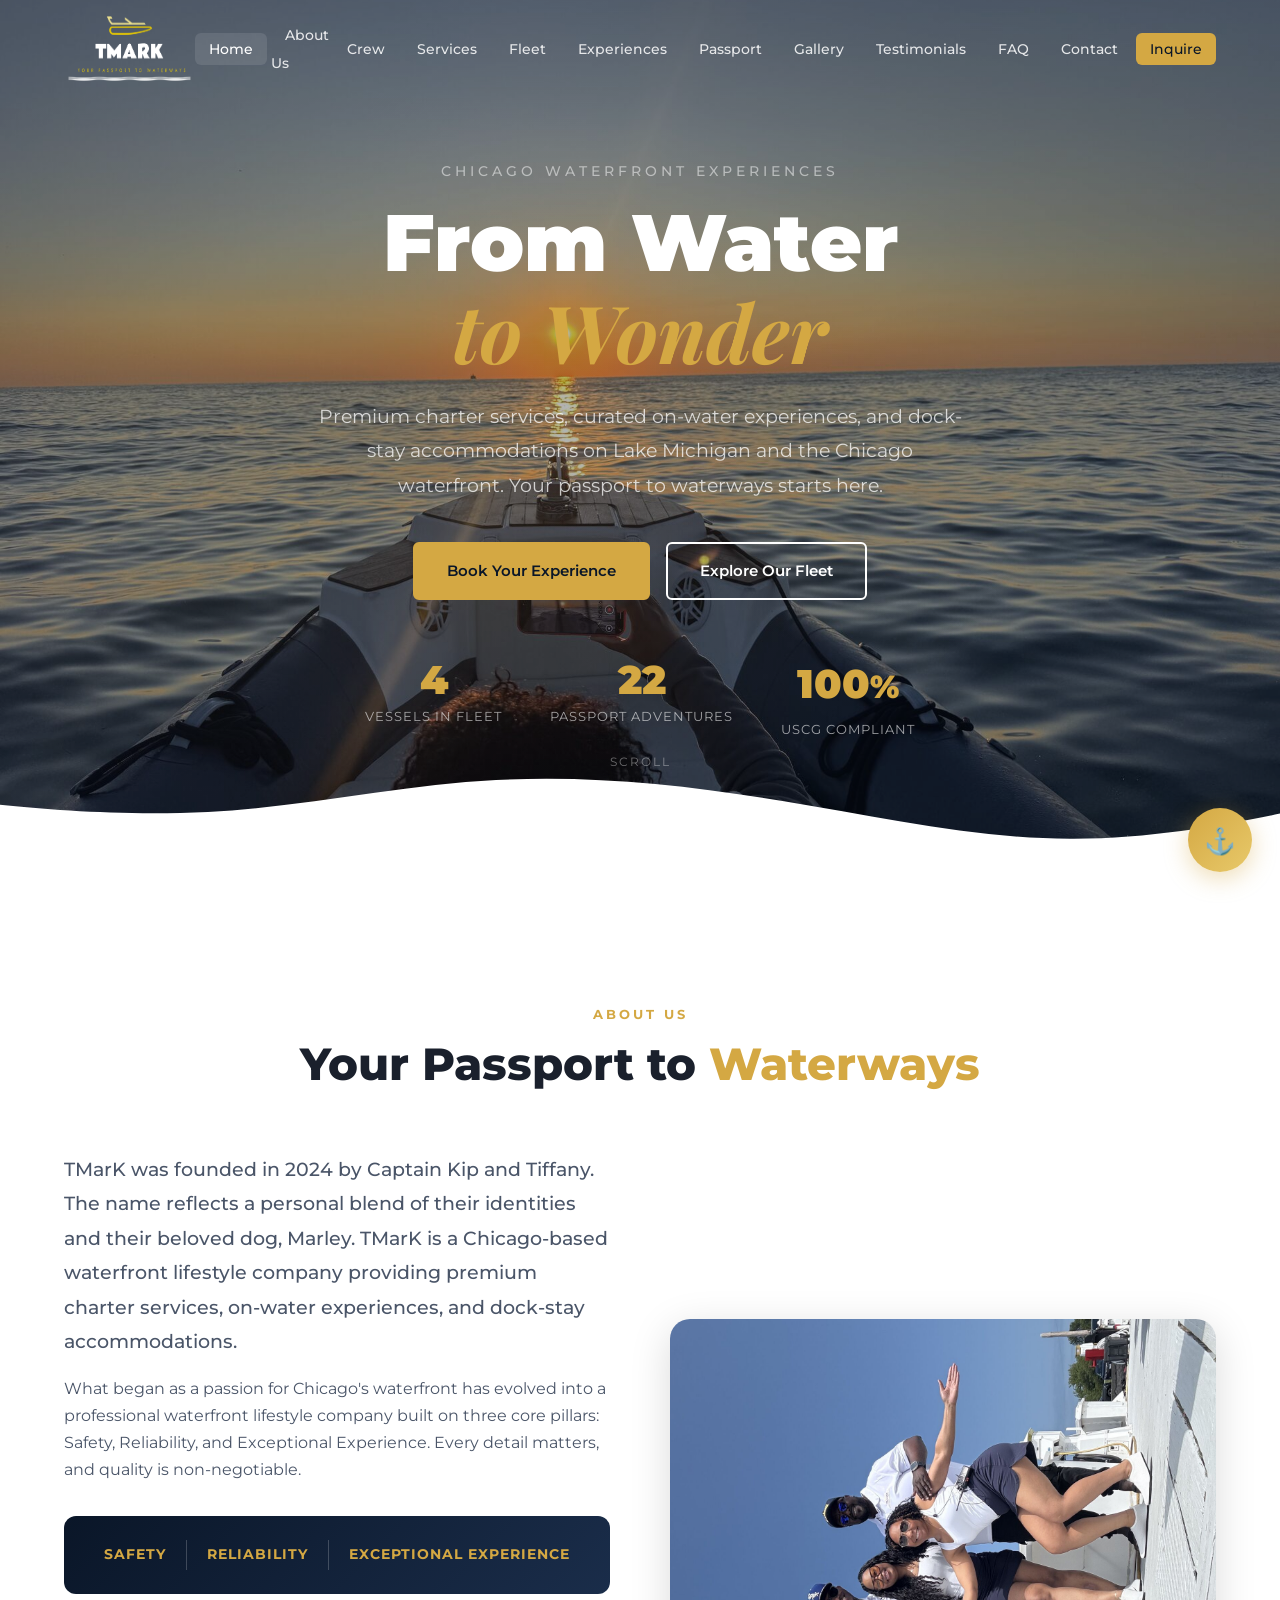
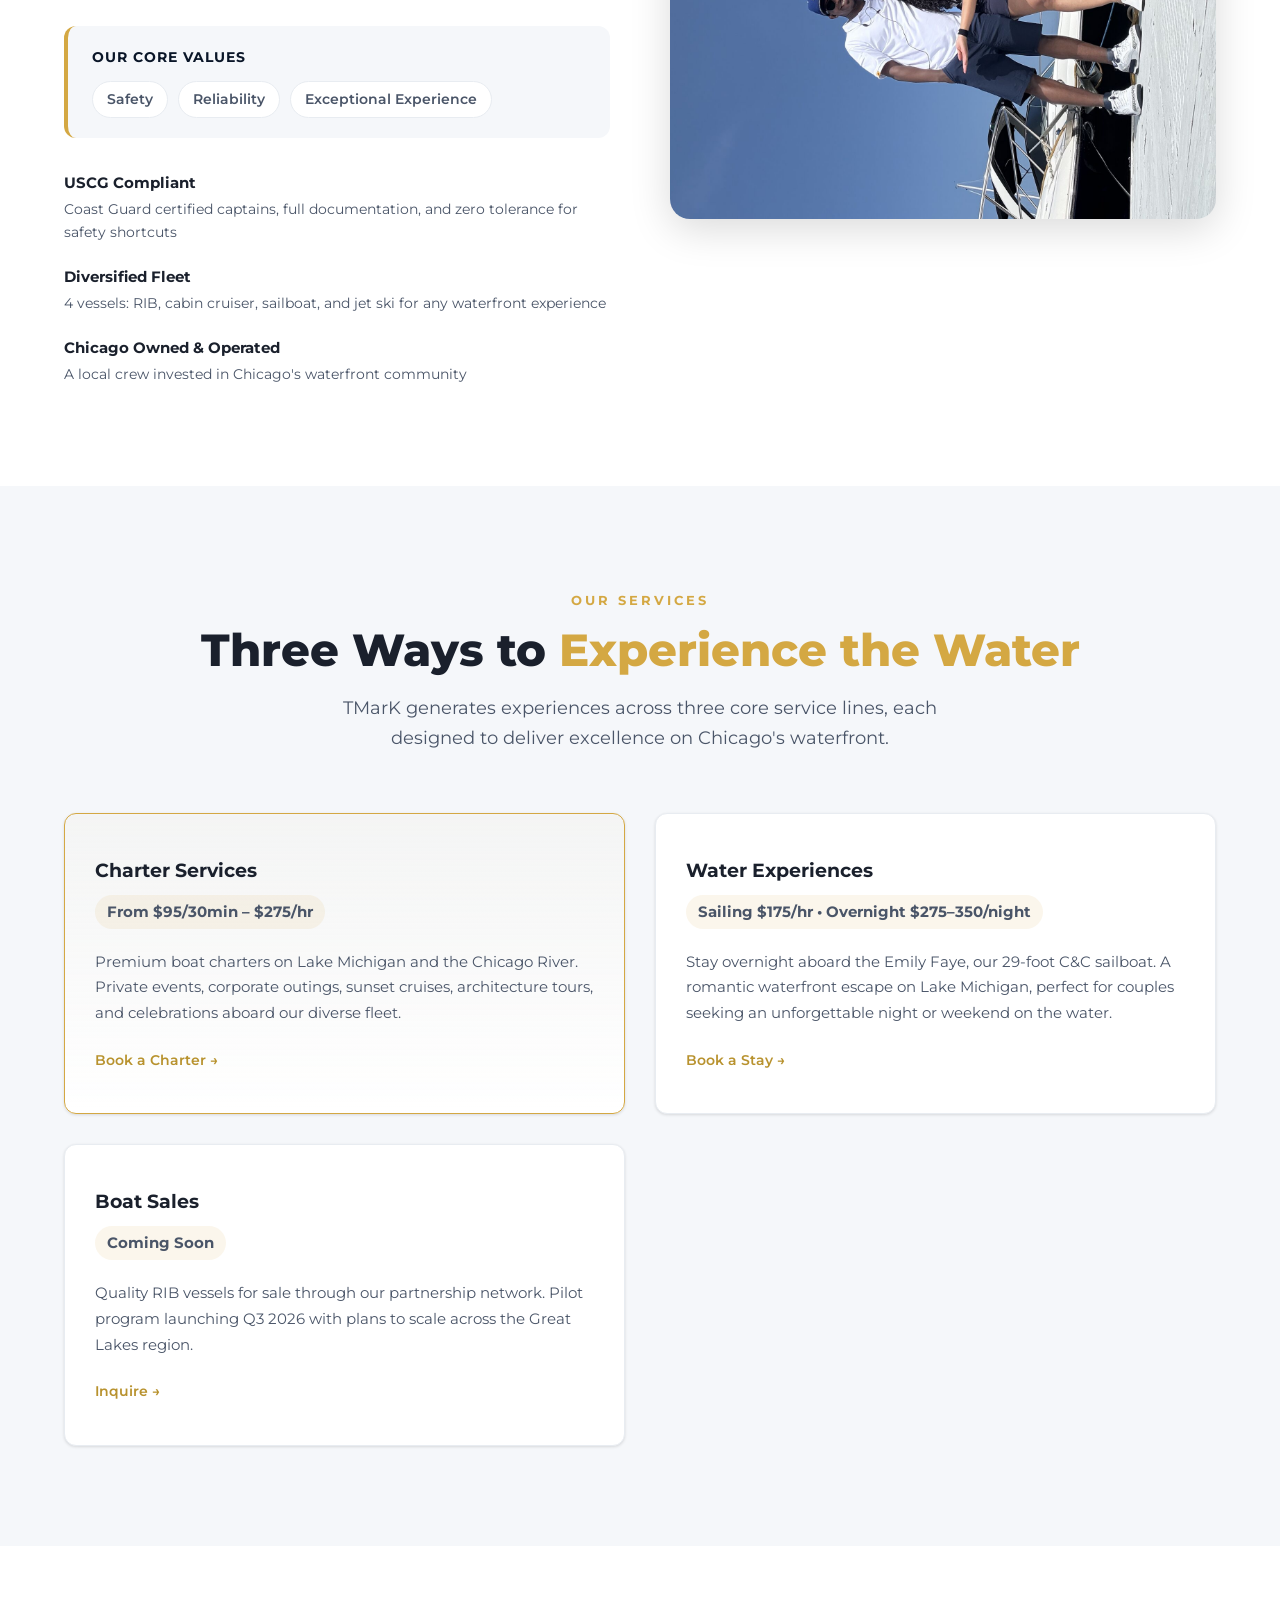
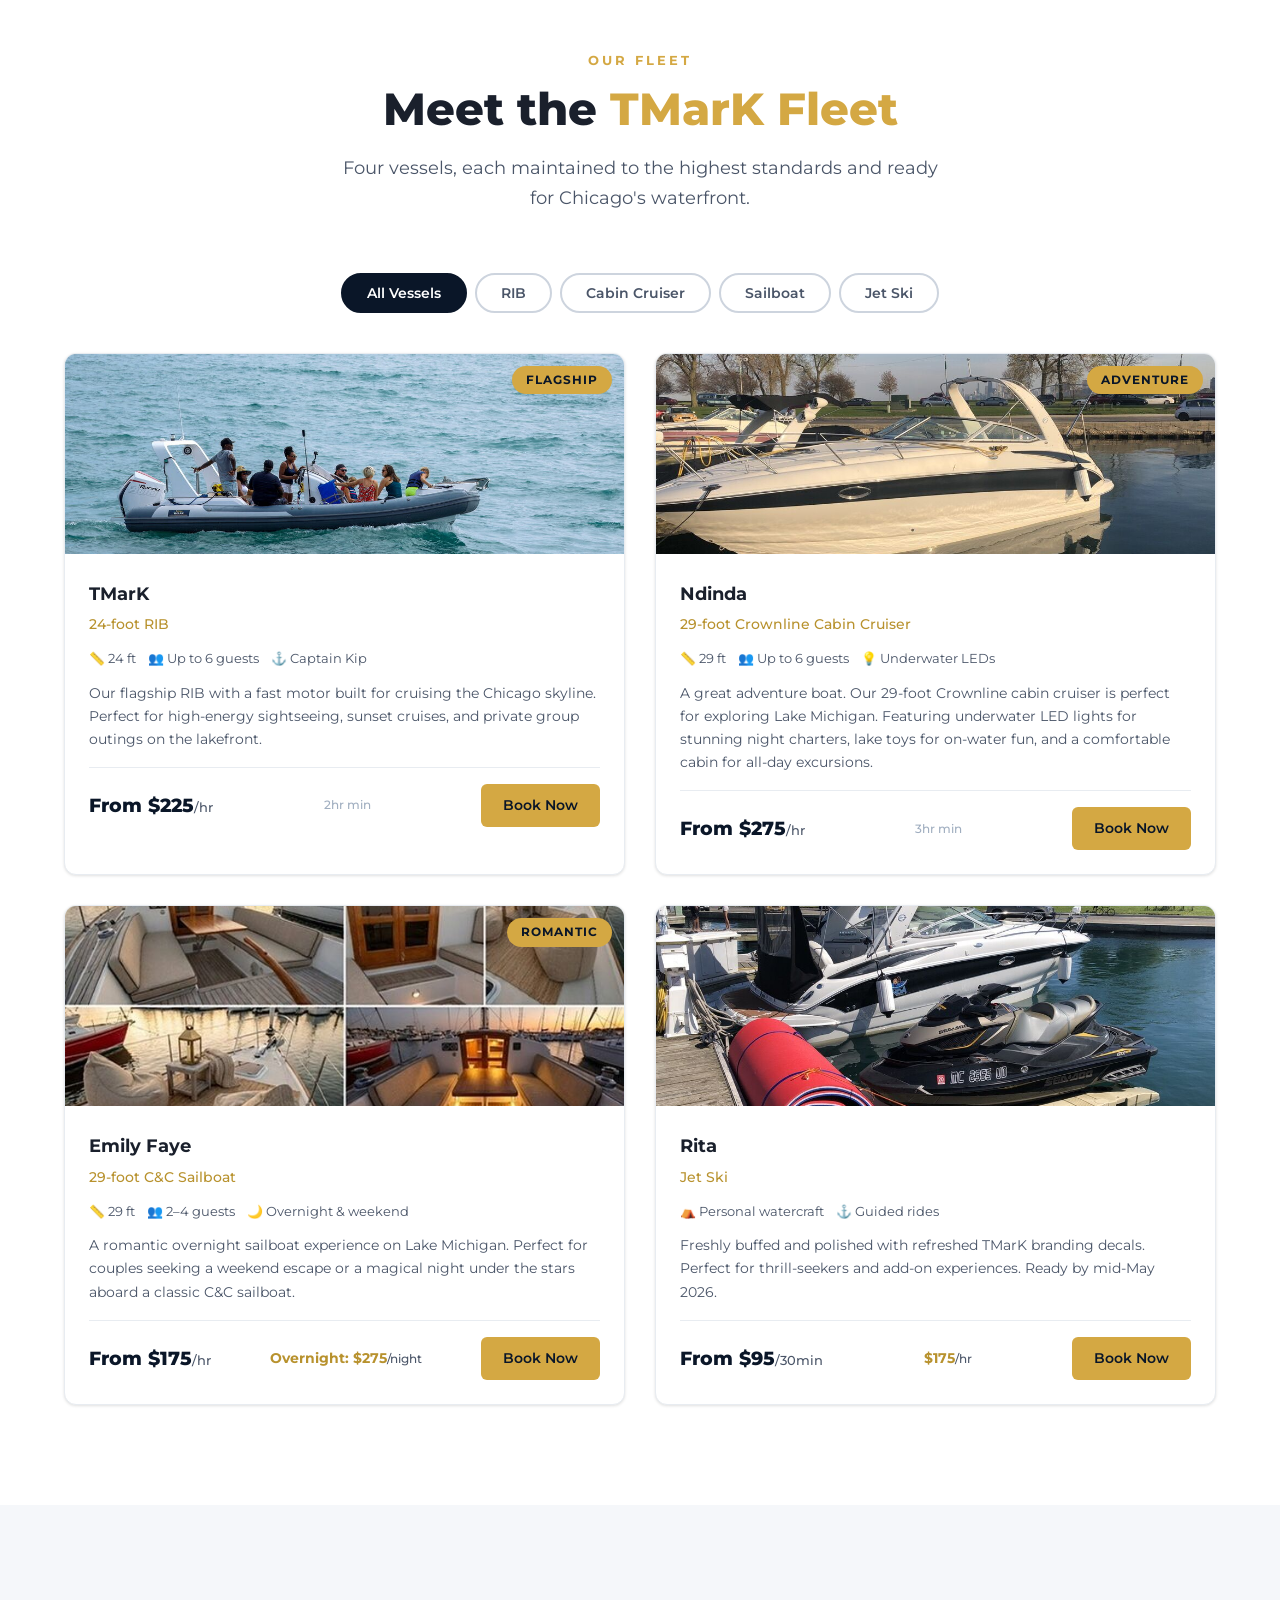
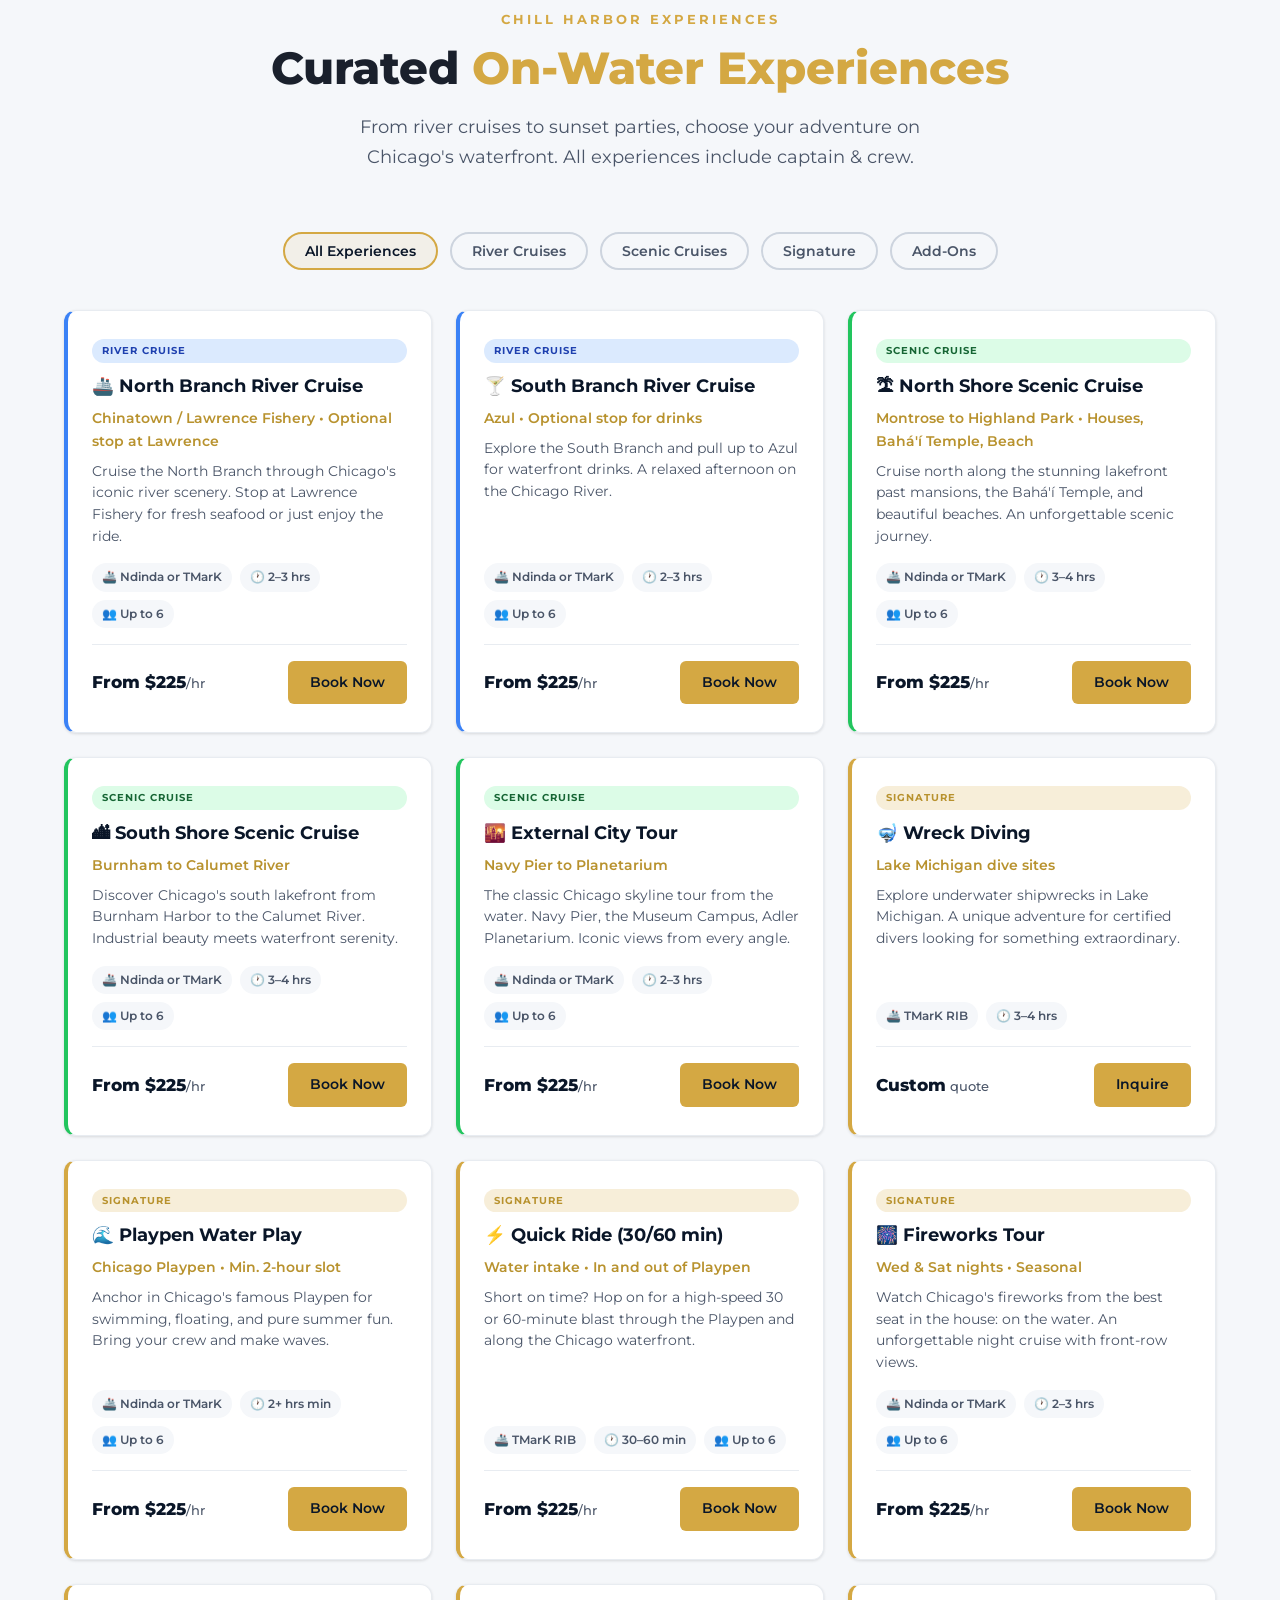
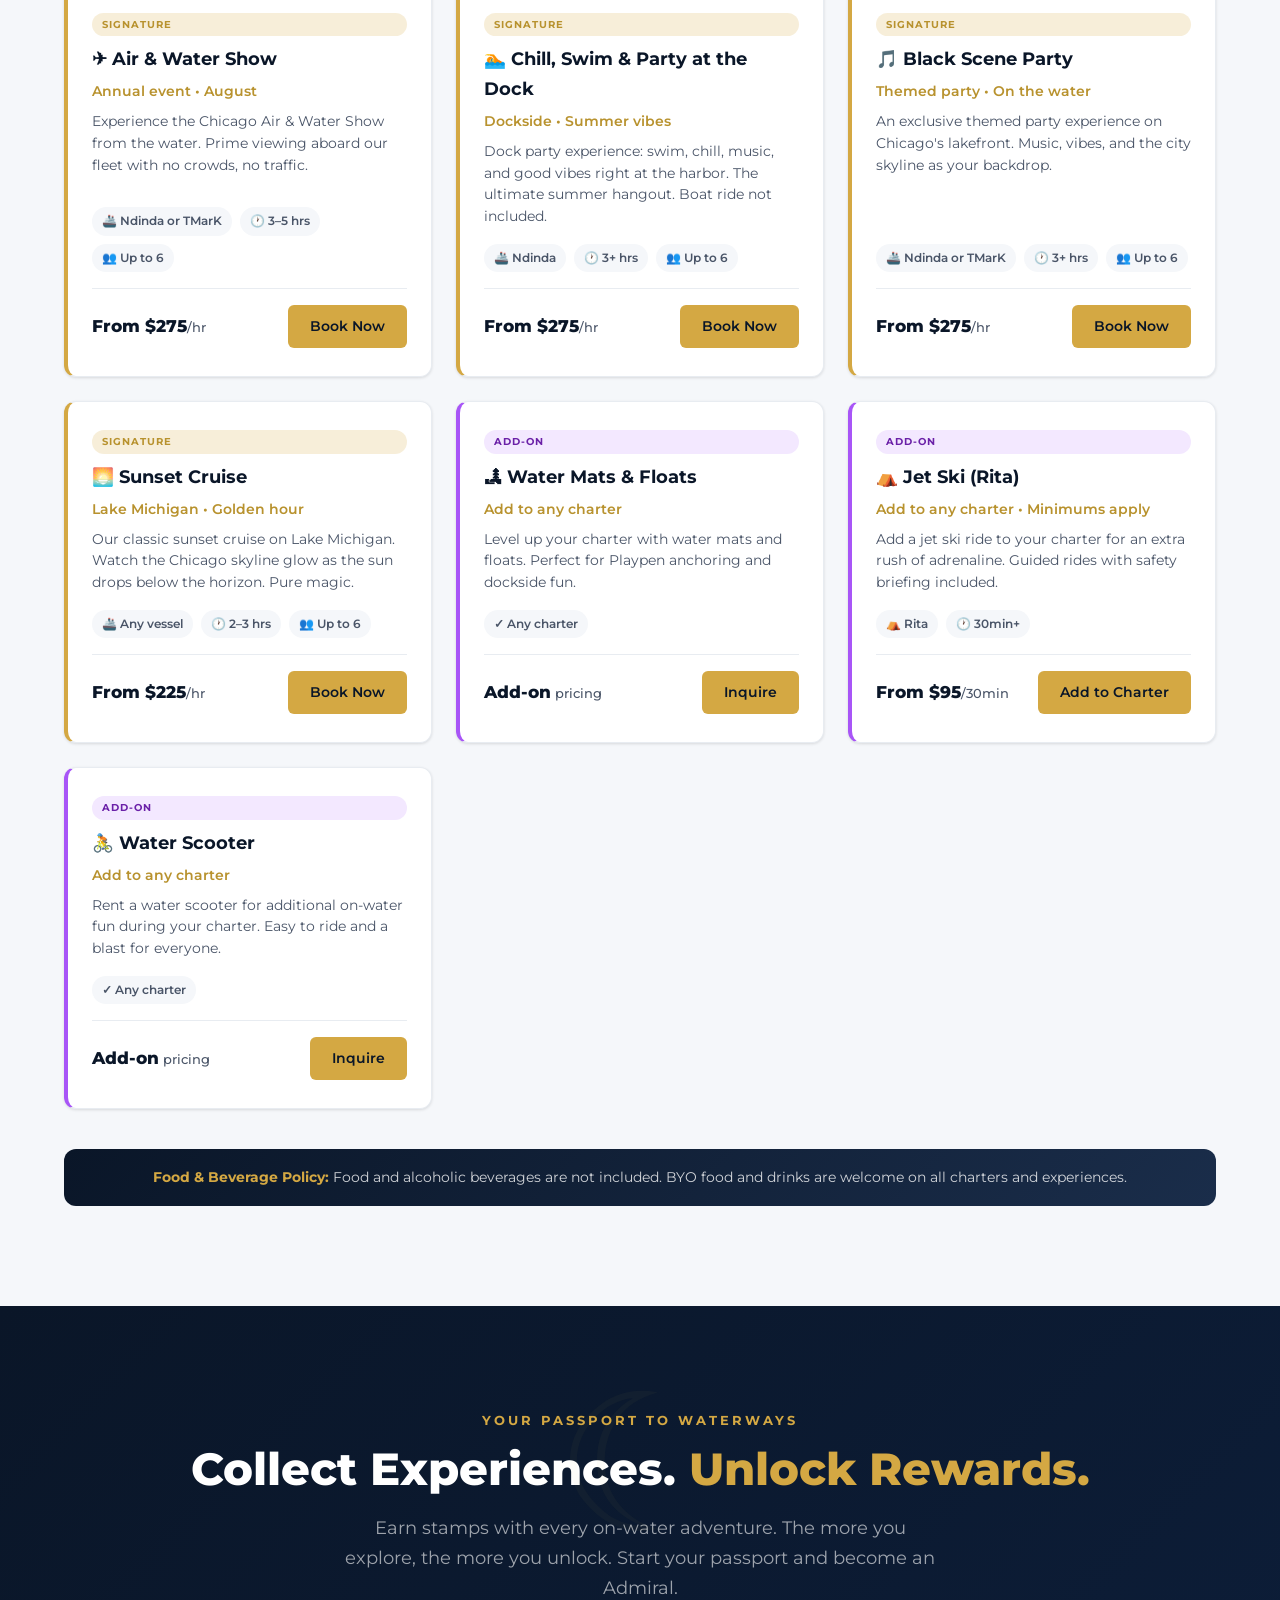
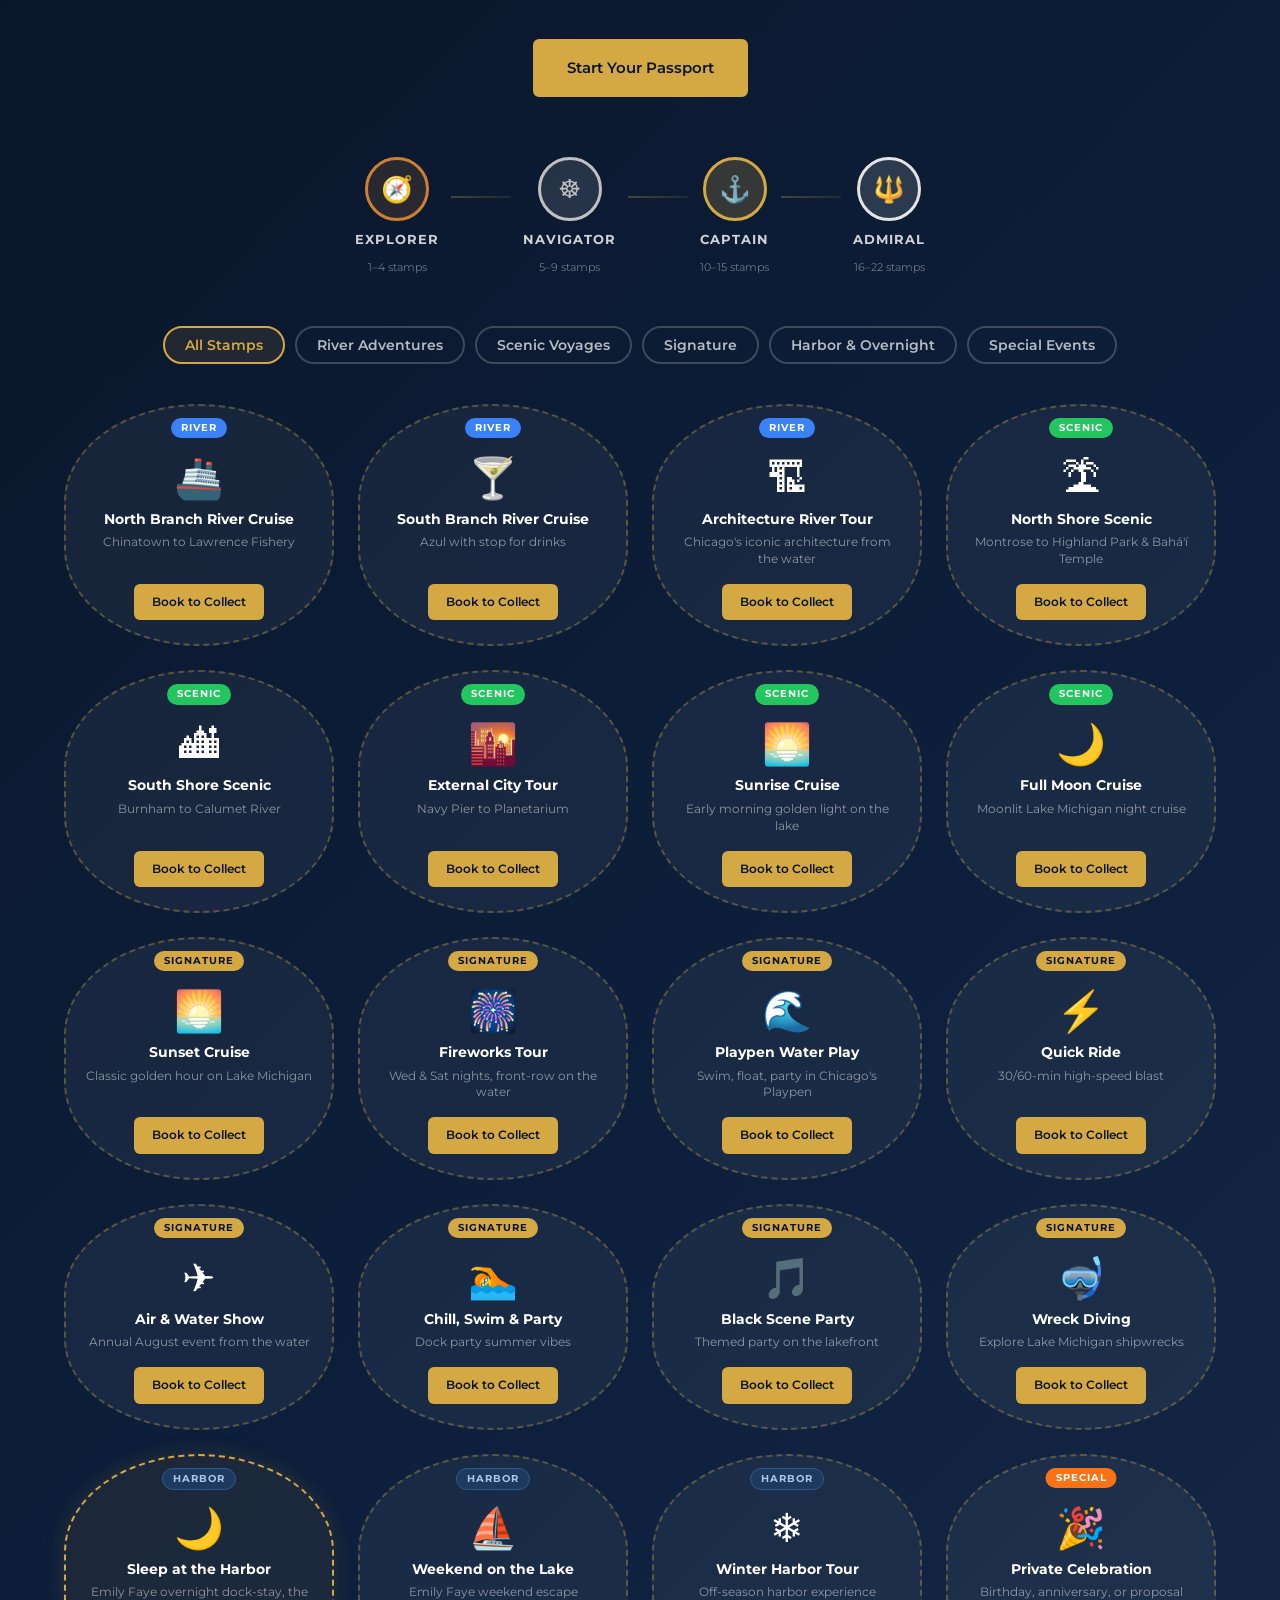
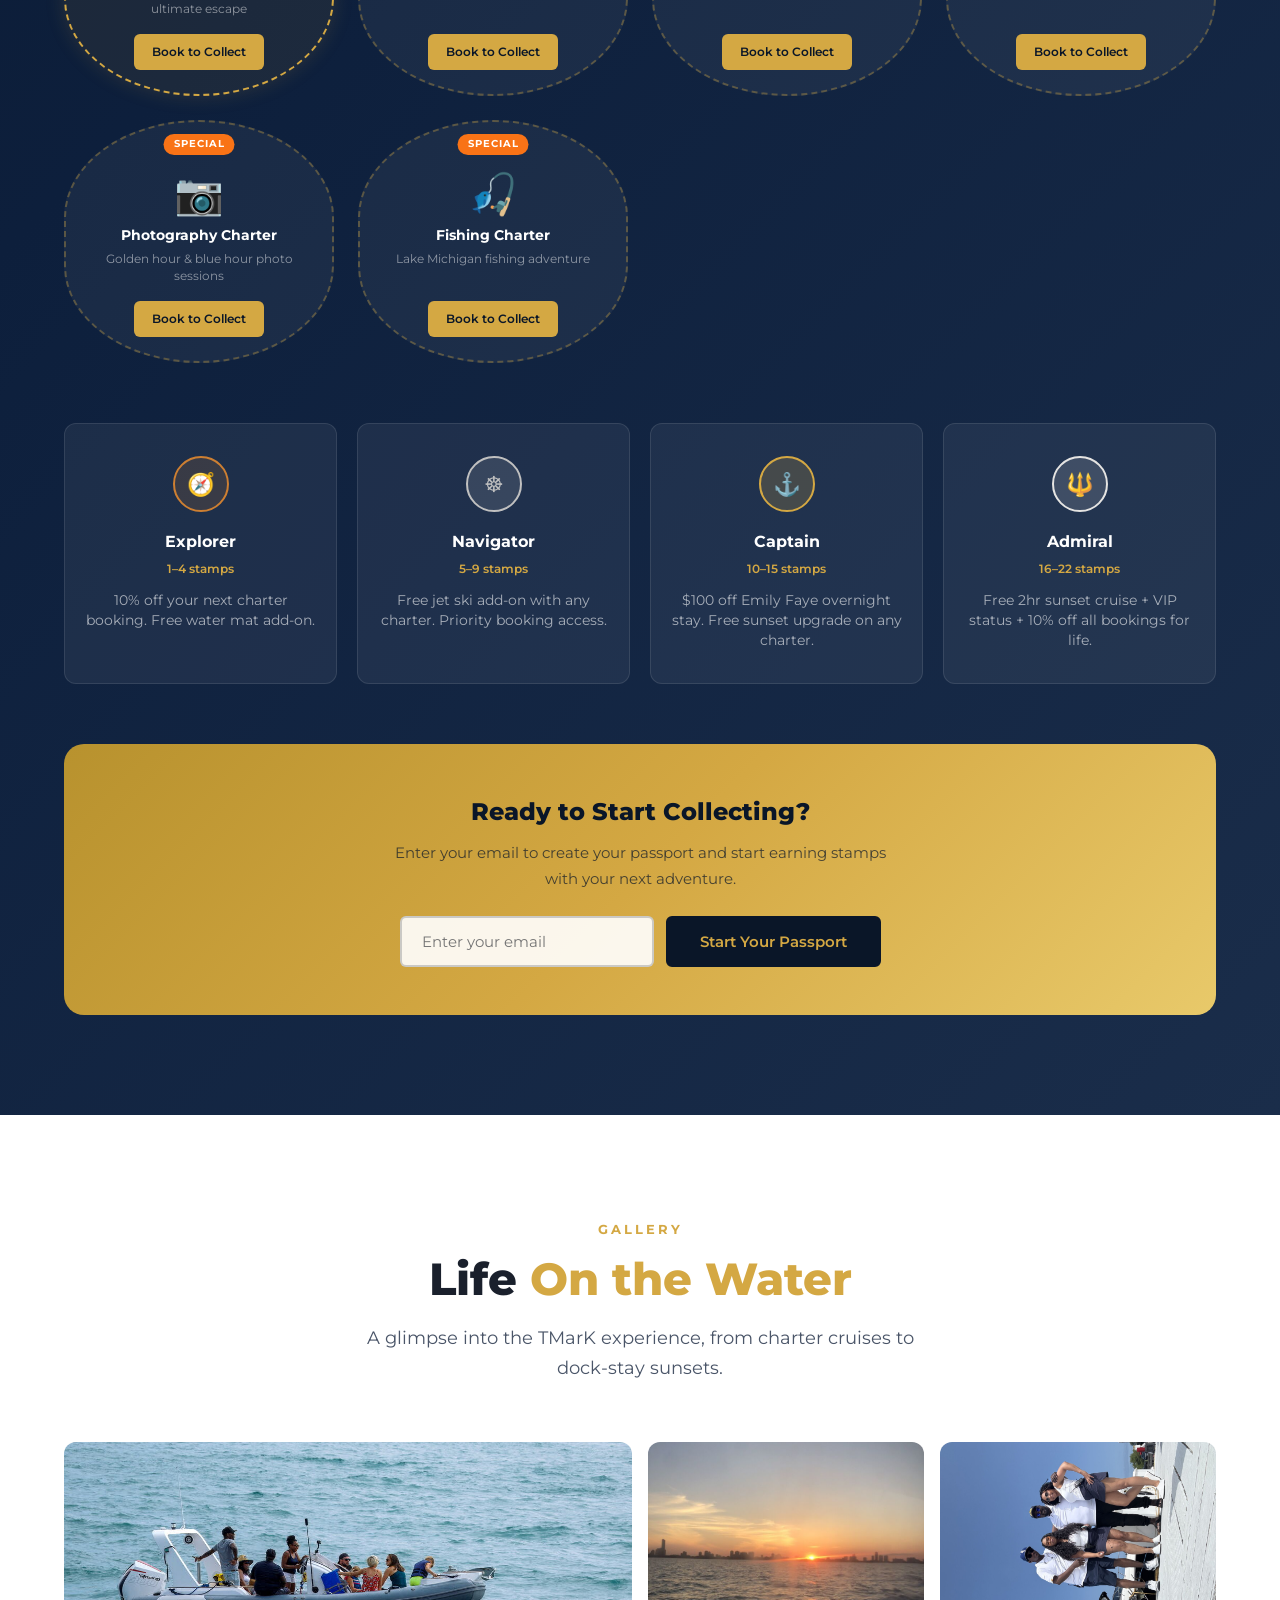
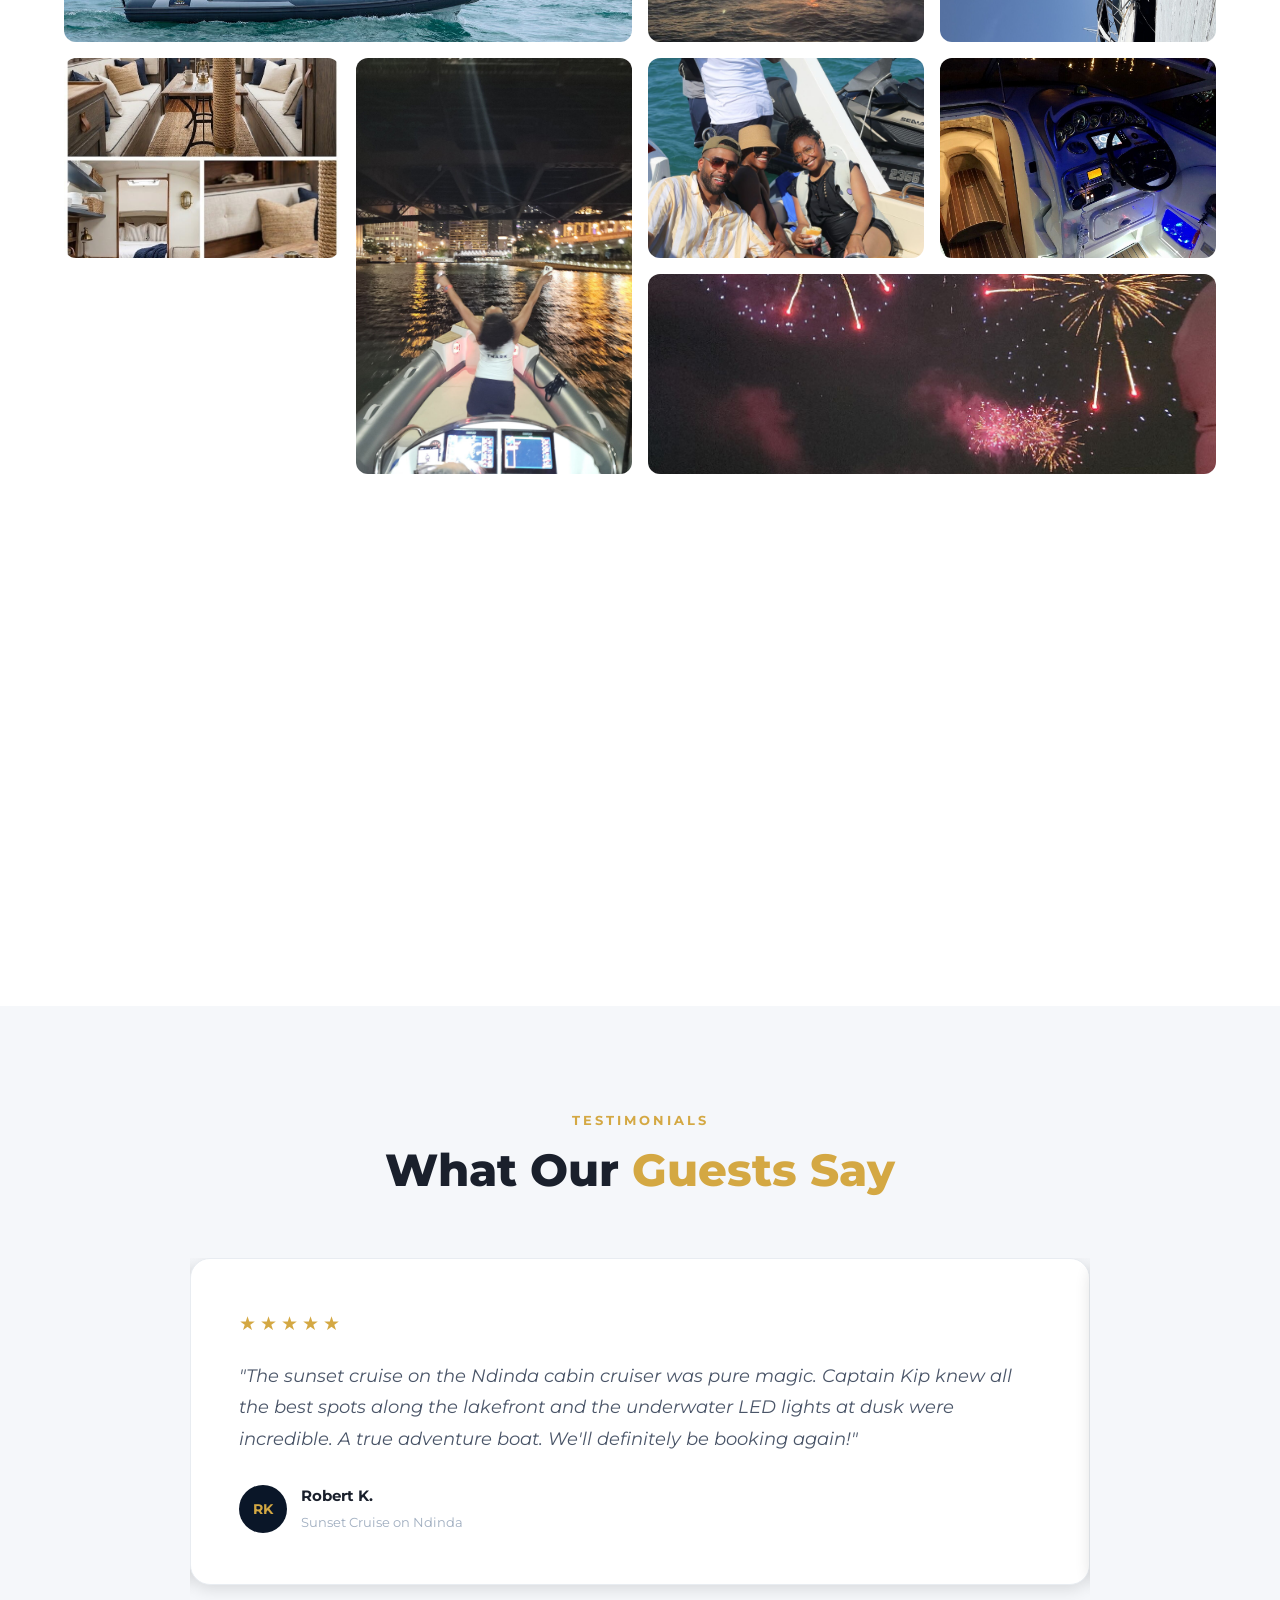
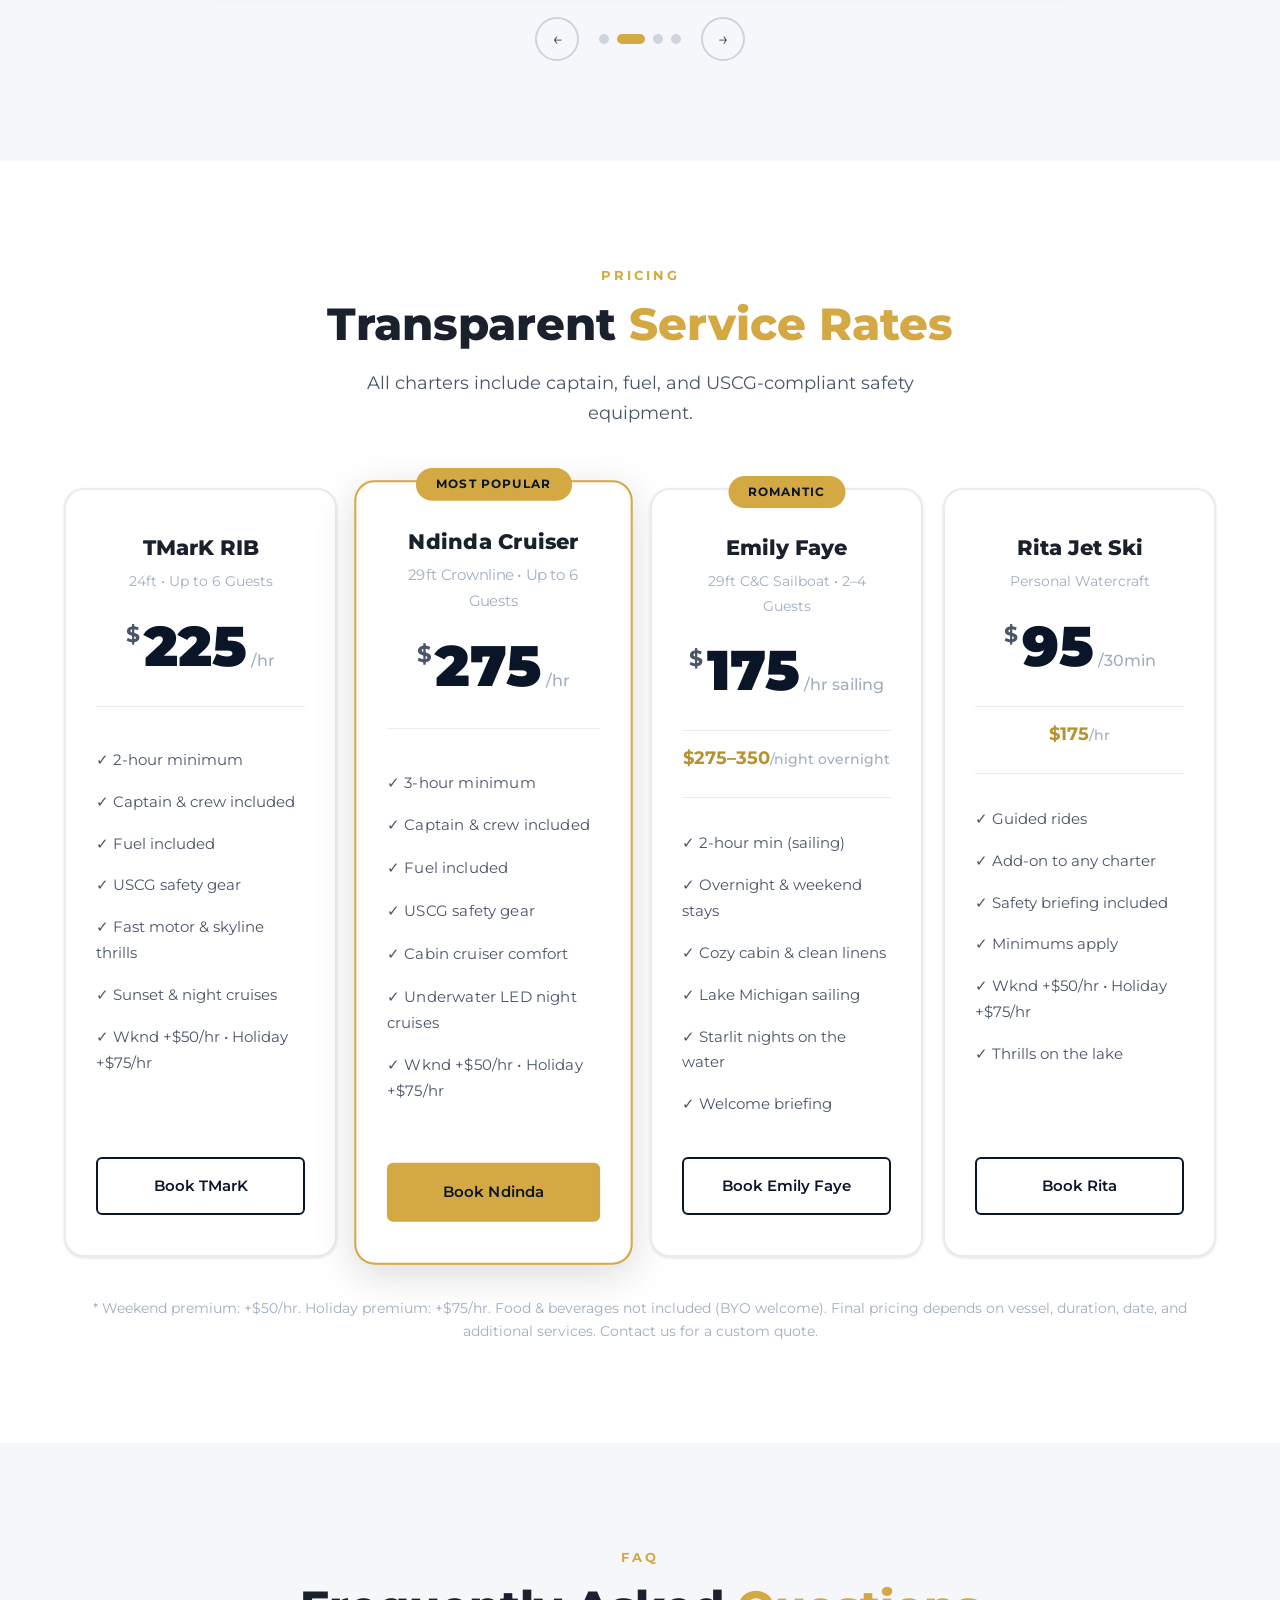
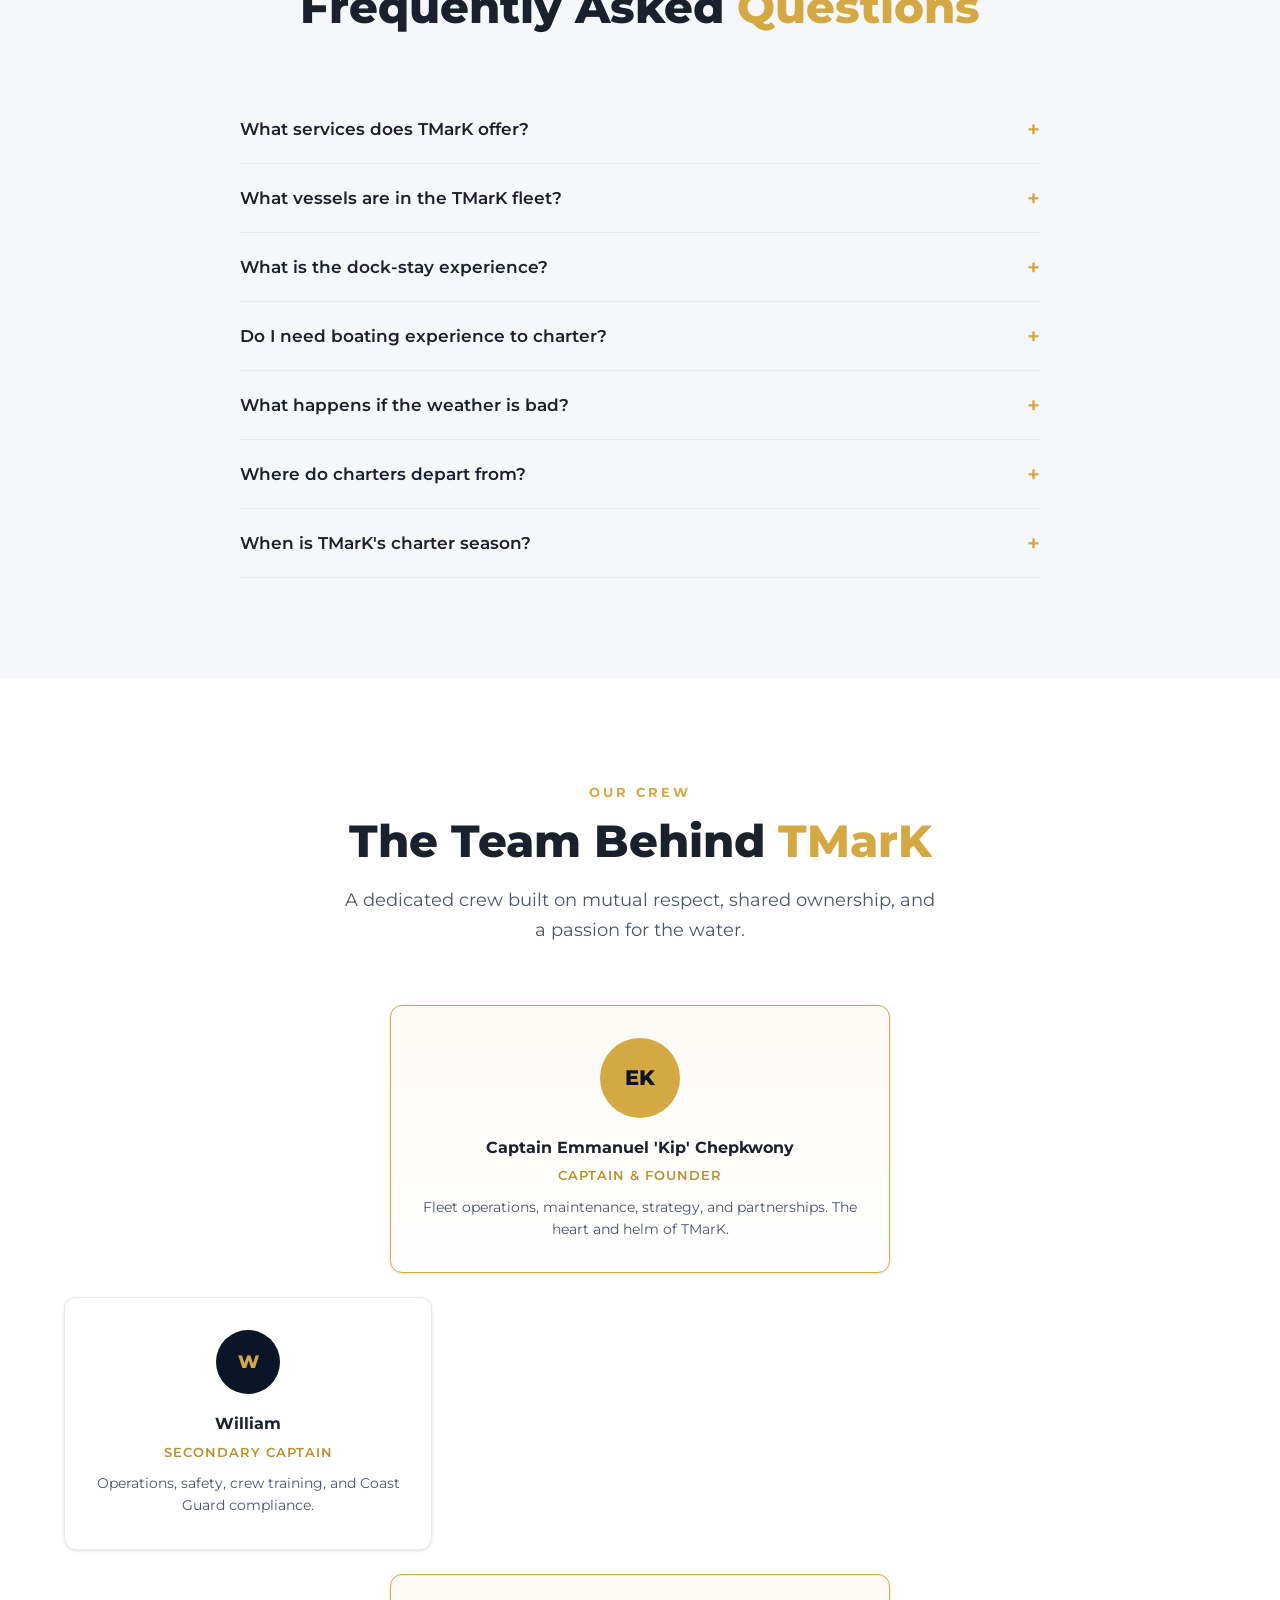
==== index.html @ 59bd4589 "Add files via upload" ====
<!DOCTYPE html>
<html lang="en">
<head>
    <meta charset="UTF-8">
    <meta name="viewport" content="width=device-width, initial-scale=1.0">
    <title>TMarK | Your Passport to Waterways - Chicago Waterfront Experiences</title>
    <meta name="description" content="TMarK - Chicago Waterfront Experiences. Premium boat charter experiences and dock-stay accommodations on Lake Michigan and Chicago waterways. From Water to Wonder.">
    <style>
/* ============================================
   TMARK - Your Passport to Waterways
   Chicago Boat Charter Company
   ============================================ */

/* --- CSS Variables --- */
:root {
    --navy: #0a1628;
    --navy-light: #132038;
    --navy-medium: #1a2d4a;
    --gold: #d4a843;
    --gold-light: #e8c96a;
    --gold-dark: #b8922e;
    --white: #ffffff;
    --off-white: #f5f7fa;
    --gray-100: #e8ecf1;
    --gray-200: #cdd4de;
    --gray-300: #a0aabb;
    --gray-400: #6b7a90;
    --gray-500: #4a5568;
    --text-primary: #1a202c;
    --text-secondary: #4a5568;
    --text-light: #a0aec0;
    --shadow-sm: 0 1px 3px rgba(0,0,0,0.12);
    --shadow-md: 0 4px 16px rgba(0,0,0,0.12);
    --shadow-lg: 0 10px 40px rgba(0,0,0,0.15);
    --shadow-xl: 0 20px 60px rgba(0,0,0,0.2);
    --radius-sm: 6px;
    --radius-md: 12px;
    --radius-lg: 20px;
    --transition: 0.3s ease;
    --font-heading: 'Montserrat', sans-serif;
    --font-body: 'Montserrat', sans-serif;
    --font-accent: 'Playfair Display', serif;
}

/* --- Reset & Base --- */
*, *::before, *::after {
    margin: 0;
    padding: 0;
    box-sizing: border-box;
}

html {
    scroll-behavior: smooth;
    scroll-padding-top: 80px;
}

body {
    font-family: var(--font-body);
    font-size: 16px;
    line-height: 1.7;
    color: var(--text-primary);
    background: var(--white);
    overflow-x: hidden;
}

a {
    text-decoration: none;
    color: inherit;
    transition: color var(--transition);
}

ul { list-style: none; }

img {
    max-width: 100%;
    height: auto;
    display: block;
}

button {
    cursor: pointer;
    border: none;
    background: none;
    font-family: inherit;
}

input, select, textarea {
    font-family: inherit;
    font-size: inherit;
}

.container {
    width: 100%;
    max-width: 1200px;
    margin: 0 auto;
    padding: 0 24px;
}

/* --- Typography --- */
.accent {
    color: var(--gold);
}

.section-header {
    text-align: center;
    margin-bottom: 60px;
}

.section-label {
    display: inline-block;
    font-size: 0.8rem;
    font-weight: 700;
    text-transform: uppercase;
    letter-spacing: 3px;
    color: var(--gold);
    margin-bottom: 12px;
}

.section-title {
    font-family: var(--font-heading);
    font-size: clamp(1.8rem, 4vw, 2.8rem);
    font-weight: 800;
    line-height: 1.2;
    margin-bottom: 16px;
}

.section-desc {
    font-size: 1.1rem;
    color: var(--text-secondary);
    max-width: 600px;
    margin: 0 auto;
}

/* --- Buttons --- */
.btn {
    display: inline-block;
    padding: 14px 32px;
    font-size: 0.95rem;
    font-weight: 600;
    border-radius: var(--radius-sm);
    transition: all var(--transition);
    text-align: center;
    cursor: pointer;
    border: 2px solid transparent;
}

.btn-primary {
    background: var(--gold);
    color: var(--navy);
    border-color: var(--gold);
}

.btn-primary:hover {
    background: var(--gold-light);
    border-color: var(--gold-light);
    transform: translateY(-2px);
    box-shadow: 0 8px 25px rgba(212, 168, 67, 0.35);
}

.btn-outline {
    background: transparent;
    color: var(--white);
    border-color: var(--white);
}

.btn-outline:hover {
    background: var(--white);
    color: var(--navy);
    transform: translateY(-2px);
}

.btn-sm {
    padding: 8px 20px;
    font-size: 0.85rem;
    background: var(--gold);
    color: var(--navy);
    border-radius: var(--radius-sm);
    font-weight: 600;
}

.btn-sm:hover {
    background: var(--gold-light);
}

.btn-full {
    width: 100%;
}

.btn-nav {
    background: var(--gold);
    color: var(--navy) !important;
    padding: 10px 24px;
    border-radius: var(--radius-sm);
    font-weight: 700;
}

.btn-nav:hover {
    background: var(--gold-light);
}

/* --- Navigation --- */
.navbar {
    position: fixed;
    top: 0;
    left: 0;
    right: 0;
    z-index: 1000;
    padding: 16px 0;
    transition: all var(--transition);
    background: transparent;
}

.navbar.scrolled {
    background: rgba(10, 22, 40, 0.95);
    backdrop-filter: blur(20px);
    padding: 10px 0;
    box-shadow: 0 2px 20px rgba(0,0,0,0.3);
}

.nav-container {
    display: flex;
    align-items: center;
    justify-content: space-between;
}

.nav-logo {
    display: flex;
    align-items: center;
    gap: 10px;
    z-index: 1001;
}

.logo-icon {
    font-size: 1.8rem;
    color: var(--gold);
}

.logo-text {
    display: flex;
    flex-direction: column;
}

.logo-brand {
    font-size: 1.3rem;
    font-weight: 900;
    color: var(--white);
    letter-spacing: 3px;
    line-height: 1;
}

.logo-tagline {
    font-size: 0.55rem;
    color: var(--gold);
    text-transform: uppercase;
    letter-spacing: 2px;
    font-weight: 500;
}

.nav-logo-img {
    height: 65px;
    width: auto;
    transition: height var(--transition);
}

.navbar.scrolled .nav-logo-img {
    height: 50px;
}

.nav-menu {
    display: flex;
    align-items: center;
    gap: 4px;
}

.nav-link {
    color: rgba(255,255,255,0.85);
    font-size: 0.85rem;
    font-weight: 500;
    padding: 8px 14px;
    border-radius: var(--radius-sm);
    transition: all var(--transition);
}

.nav-link:hover,
.nav-link.active {
    color: var(--white);
    background: rgba(255,255,255,0.1);
}

.nav-toggle {
    display: none;
    flex-direction: column;
    gap: 5px;
    z-index: 1001;
    padding: 8px;
}

.nav-toggle span {
    display: block;
    width: 24px;
    height: 2px;
    background: var(--white);
    transition: all var(--transition);
    border-radius: 2px;
}

.nav-toggle.active span:nth-child(1) {
    transform: rotate(45deg) translate(5px, 5px);
}

.nav-toggle.active span:nth-child(2) {
    opacity: 0;
}

.nav-toggle.active span:nth-child(3) {
    transform: rotate(-45deg) translate(5px, -5px);
}

/* --- Hero Section --- */
.hero {
    position: relative;
    min-height: 100vh;
    display: flex;
    align-items: center;
    justify-content: center;
    background:
        linear-gradient(135deg, var(--navy) 0%, var(--navy-light) 50%, var(--navy-medium) 100%);
    background-size: cover;
    background-position: center;
    overflow: hidden;
}

.hero[style*="background-image"] {
    background-blend-mode: normal;
}

.hero[style*="background-image"] .hero-overlay {
    background: rgba(10, 22, 40, 0.6);
}

.hero::before {
    content: '';
    position: absolute;
    top: 0;
    left: 0;
    right: 0;
    bottom: 0;
    background:
        radial-gradient(ellipse at 20% 50%, rgba(212, 168, 67, 0.08) 0%, transparent 60%),
        radial-gradient(ellipse at 80% 20%, rgba(212, 168, 67, 0.05) 0%, transparent 50%);
}

.hero::after {
    content: '';
    position: absolute;
    bottom: 0;
    left: 0;
    right: 0;
    height: 200px;
    background: url("data:image/svg+xml,%3Csvg xmlns='http://www.w3.org/2000/svg' viewBox='0 0 1440 200'%3E%3Cpath fill='%23ffffff' d='M0,96L48,101.3C96,107,192,117,288,112C384,107,480,85,576,80C672,75,768,85,864,101.3C960,117,1056,139,1152,138.7C1248,139,1344,117,1392,106.7L1440,96L1440,200L1392,200C1344,200,1248,200,1152,200C1056,200,960,200,864,200C768,200,672,200,576,200C480,200,384,200,288,200C192,200,96,200,48,200L0,200Z'%3E%3C/path%3E%3C/svg%3E") no-repeat bottom;
    background-size: cover;
    z-index: 1;
}

.hero-overlay {
    position: absolute;
    top: 0;
    left: 0;
    right: 0;
    bottom: 0;
    background: url("data:image/svg+xml,%3Csvg width='60' height='60' viewBox='0 0 60 60' xmlns='http://www.w3.org/2000/svg'%3E%3Cg fill='none' fill-rule='evenodd'%3E%3Cg fill='%23d4a843' fill-opacity='0.03'%3E%3Cpath d='M36 34v-4h-2v4h-4v2h4v4h2v-4h4v-2h-4zm0-30V0h-2v4h-4v2h4v4h2V6h4V4h-4zM6 34v-4H4v4H0v2h4v4h2v-4h4v-2H6zM6 4V0H4v4H0v2h4v4h2V6h4V4H6z'/%3E%3C/g%3E%3C/g%3E%3C/svg%3E");
    opacity: 0.5;
}

.hero-content {
    position: relative;
    z-index: 2;
    text-align: center;
    padding: 0 24px;
    max-width: 900px;
}

.hero-company-name {
    font-size: 0.85rem;
    text-transform: uppercase;
    letter-spacing: 4px;
    color: rgba(255,255,255,0.5);
    font-weight: 500;
    margin-bottom: 16px;
}

.hero-title {
    font-family: var(--font-heading);
    font-size: clamp(2.5rem, 7vw, 5rem);
    font-weight: 900;
    line-height: 1.1;
    color: var(--white);
    margin-bottom: 24px;
}

.hero-title-line {
    display: block;
}

.hero-title-line.accent {
    color: var(--gold);
    font-family: var(--font-accent);
    font-style: italic;
    font-weight: 700;
}

.hero-subtitle {
    font-size: clamp(1rem, 2vw, 1.2rem);
    color: rgba(255,255,255,0.75);
    max-width: 650px;
    margin: 0 auto 40px;
    line-height: 1.8;
}

.hero-cta {
    display: flex;
    gap: 16px;
    justify-content: center;
    flex-wrap: wrap;
    margin-bottom: 60px;
}

.hero-stats {
    display: flex;
    gap: 48px;
    justify-content: center;
    flex-wrap: wrap;
}

.stat {
    text-align: center;
}

.stat-number {
    display: inline;
    font-size: 2.5rem;
    font-weight: 900;
    color: var(--gold);
    line-height: 1;
}

.stat-suffix {
    font-size: 2rem;
    font-weight: 900;
    color: var(--gold);
    display: inline;
    vertical-align: baseline;
}

.stat-label {
    display: block;
    font-size: 0.8rem;
    color: rgba(255,255,255,0.6);
    text-transform: uppercase;
    letter-spacing: 1px;
    margin-top: 4px;
}

.hero-scroll {
    position: absolute;
    bottom: 100px;
    left: 50%;
    transform: translateX(-50%);
    z-index: 2;
}

.scroll-indicator {
    display: flex;
    flex-direction: column;
    align-items: center;
    gap: 8px;
    color: rgba(255,255,255,0.4);
    font-size: 0.75rem;
    text-transform: uppercase;
    letter-spacing: 2px;
    transition: color var(--transition);
}

.scroll-indicator:hover {
    color: var(--gold);
}

.scroll-arrow {
    width: 20px;
    height: 20px;
    border-right: 2px solid currentColor;
    border-bottom: 2px solid currentColor;
    transform: rotate(45deg);
    animation: scrollBounce 2s infinite;
}

@keyframes scrollBounce {
    0%, 100% { transform: rotate(45deg) translate(0, 0); }
    50% { transform: rotate(45deg) translate(5px, 5px); }
}

/* --- Sections --- */
.section {
    padding: 100px 0;
}

.section-alt {
    background: var(--off-white);
}

/* --- About Section --- */
.about-grid {
    display: grid;
    grid-template-columns: 1fr 1fr;
    gap: 60px;
    align-items: center;
}

.about-lead {
    font-size: 1.2rem;
    font-weight: 500;
    color: var(--text-primary);
    margin-bottom: 16px;
    line-height: 1.8;
}

.about-content p {
    color: var(--text-secondary);
    margin-bottom: 16px;
}

.about-pillars {
    display: flex;
    align-items: center;
    justify-content: center;
    gap: 20px;
    margin-top: 32px;
    margin-bottom: 32px;
    padding: 24px;
    background: linear-gradient(135deg, var(--navy), var(--navy-medium));
    border-radius: var(--radius-md);
}

.pillar {
    display: flex;
    align-items: center;
    gap: 10px;
    color: var(--white);
}

.pillar-icon {
    font-size: 1.3rem;
}

.pillar h4 {
    font-size: 0.85rem;
    font-weight: 700;
    text-transform: uppercase;
    letter-spacing: 1px;
    color: var(--gold);
}

.pillar-divider {
    width: 1px;
    height: 30px;
    background: rgba(255,255,255,0.2);
}

.about-features {
    margin-top: 32px;
    display: flex;
    flex-direction: column;
    gap: 20px;
}

.about-feature {
    display: flex;
    align-items: flex-start;
    gap: 16px;
}

.feature-icon {
    font-size: 1.5rem;
    width: 48px;
    height: 48px;
    display: flex;
    align-items: center;
    justify-content: center;
    background: rgba(212, 168, 67, 0.1);
    border-radius: var(--radius-sm);
    flex-shrink: 0;
}

.about-feature h4 {
    font-size: 0.95rem;
    font-weight: 700;
    margin-bottom: 2px;
}

.about-feature p {
    font-size: 0.85rem;
    margin-bottom: 0 !important;
}

.about-values {
    margin-top: 24px;
    padding: 20px 24px;
    background: var(--off-white);
    border-radius: var(--radius-md);
    border-left: 4px solid var(--gold);
}

.values-title {
    font-size: 0.85rem;
    font-weight: 700;
    text-transform: uppercase;
    letter-spacing: 1px;
    color: var(--navy);
    margin-bottom: 12px;
}

.values-grid {
    display: flex;
    flex-wrap: wrap;
    gap: 10px;
}

.value-item {
    display: flex;
    align-items: center;
    gap: 6px;
    font-size: 0.85rem;
    font-weight: 600;
    color: var(--text-secondary);
    background: var(--white);
    padding: 6px 14px;
    border-radius: 50px;
    border: 1px solid var(--gray-100);
}

.value-icon {
    font-size: 0.9rem;
}

.about-img {
    width: 100%;
    height: 500px;
    object-fit: cover;
    border-radius: var(--radius-lg);
    box-shadow: var(--shadow-lg);
}

.about-image-placeholder {
    width: 100%;
    height: 500px;
    background: linear-gradient(135deg, var(--navy), var(--navy-medium));
    border-radius: var(--radius-lg);
    display: flex;
    flex-direction: column;
    align-items: center;
    justify-content: center;
    color: rgba(255,255,255,0.4);
    gap: 16px;
}

.placeholder-icon {
    font-size: 4rem;
}

.about-image-placeholder span:last-child {
    font-size: 0.85rem;
    text-transform: uppercase;
    letter-spacing: 2px;
}

/* --- Services Section --- */
.services-grid {
    display: grid;
    grid-template-columns: repeat(2, 1fr);
    gap: 30px;
}

.service-card {
    background: var(--white);
    padding: 40px 30px;
    border-radius: var(--radius-md);
    box-shadow: var(--shadow-sm);
    transition: all var(--transition);
    border: 1px solid var(--gray-100);
}

.service-card:hover {
    transform: translateY(-8px);
    box-shadow: var(--shadow-lg);
    border-color: var(--gold);
}

.service-icon {
    font-size: 2.5rem;
    margin-bottom: 20px;
}

.service-card h3 {
    font-size: 1.2rem;
    font-weight: 700;
    margin-bottom: 8px;
}

.service-price-tag {
    display: inline-block;
    font-size: 0.8rem;
    font-weight: 700;
    color: var(--gold-dark);
    background: rgba(212, 168, 67, 0.1);
    padding: 4px 12px;
    border-radius: 50px;
    margin-bottom: 12px;
}

.service-card p {
    color: var(--text-secondary);
    font-size: 0.95rem;
    margin-bottom: 20px;
    line-height: 1.7;
}

.service-featured {
    border-color: var(--gold);
    background: linear-gradient(to bottom, rgba(212, 168, 67, 0.03), var(--white));
}

.service-link {
    font-size: 0.9rem;
    font-weight: 600;
    color: var(--gold-dark);
    transition: color var(--transition);
}

.service-link:hover {
    color: var(--gold);
}

/* --- Fleet Section --- */
.fleet-filters {
    display: flex;
    justify-content: center;
    gap: 8px;
    margin-bottom: 40px;
    flex-wrap: wrap;
}

.filter-btn {
    padding: 10px 24px;
    font-size: 0.85rem;
    font-weight: 600;
    border-radius: 50px;
    border: 2px solid var(--gray-200);
    color: var(--text-secondary);
    transition: all var(--transition);
    background: var(--white);
}

.filter-btn:hover,
.filter-btn.active {
    background: var(--navy);
    color: var(--white);
    border-color: var(--navy);
}

.fleet-grid {
    display: grid;
    grid-template-columns: repeat(2, 1fr);
    gap: 30px;
}

.fleet-card {
    background: var(--white);
    border-radius: var(--radius-md);
    overflow: hidden;
    box-shadow: var(--shadow-sm);
    transition: all var(--transition);
    border: 1px solid var(--gray-100);
}

.fleet-card:hover {
    transform: translateY(-5px);
    box-shadow: var(--shadow-lg);
}

.fleet-card.hidden {
    display: none;
}

.fleet-image {
    position: relative;
    height: 200px;
}

.fleet-img {
    width: 100%;
    height: 100%;
    object-fit: cover;
}

.fleet-image-placeholder {
    width: 100%;
    height: 100%;
    background: linear-gradient(135deg, var(--navy), var(--navy-medium));
    display: flex;
    align-items: center;
    justify-content: center;
    color: rgba(255,255,255,0.3);
    font-size: 3rem;
}

.fleet-badge {
    position: absolute;
    top: 12px;
    right: 12px;
    background: var(--gold);
    color: var(--navy);
    padding: 4px 14px;
    font-size: 0.75rem;
    font-weight: 700;
    border-radius: 50px;
    text-transform: uppercase;
    letter-spacing: 1px;
}

.fleet-info {
    padding: 24px;
}

.fleet-info h3 {
    font-size: 1.15rem;
    font-weight: 700;
    margin-bottom: 4px;
}

.fleet-type {
    font-size: 0.85rem;
    color: var(--gold-dark);
    font-weight: 500;
    margin-bottom: 12px;
}

.fleet-specs {
    display: flex;
    flex-wrap: wrap;
    gap: 12px;
    margin-bottom: 12px;
    font-size: 0.8rem;
    color: var(--text-secondary);
}

.fleet-desc {
    font-size: 0.9rem;
    color: var(--text-secondary);
    margin-bottom: 16px;
    line-height: 1.6;
}

.fleet-price {
    display: flex;
    align-items: center;
    justify-content: space-between;
    padding-top: 16px;
    border-top: 1px solid var(--gray-100);
}

.price {
    font-size: 1.2rem;
    font-weight: 800;
    color: var(--navy);
}

.price small {
    font-size: 0.8rem;
    font-weight: 500;
    color: var(--text-secondary);
}

.price-note {
    font-size: 0.75rem;
    color: var(--text-light);
    font-weight: 500;
}

.price-alt {
    font-size: 0.9rem;
    color: var(--gold-dark);
    font-weight: 700;
}

.price-alt small {
    font-size: 0.75rem;
    font-weight: 500;
    color: var(--text-secondary);
}

.fleet-price {
    flex-wrap: wrap;
    gap: 4px;
}

/* --- Gallery Section --- */
.gallery-grid {
    display: grid;
    grid-template-columns: repeat(4, 1fr);
    grid-auto-rows: 200px;
    gap: 16px;
}

.gallery-item {
    border-radius: var(--radius-md);
    overflow: hidden;
    cursor: pointer;
    transition: transform var(--transition);
}

.gallery-item:hover {
    transform: scale(1.02);
}

.gallery-item img {
    width: 100%;
    height: 100%;
    object-fit: cover;
}

.gallery-item.gallery-large {
    grid-column: span 2;
}

.gallery-item.gallery-tall {
    grid-row: span 2;
}

.gallery-placeholder {
    width: 100%;
    height: 100%;
    background: linear-gradient(135deg, var(--navy), var(--navy-medium));
    display: flex;
    flex-direction: column;
    align-items: center;
    justify-content: center;
    gap: 8px;
    color: rgba(255,255,255,0.4);
    transition: background var(--transition);
}

.gallery-item:hover .gallery-placeholder {
    background: linear-gradient(135deg, var(--navy-medium), var(--navy));
}

.gallery-placeholder span {
    font-size: 2.5rem;
}

.gallery-placeholder p {
    font-size: 0.75rem;
    text-transform: uppercase;
    letter-spacing: 2px;
}

/* --- Testimonials Section --- */
.testimonials-slider {
    max-width: 900px;
    margin: 0 auto;
    overflow: hidden;
}

.testimonials-track {
    display: flex;
    transition: transform 0.5s ease;
}

.testimonial-card {
    min-width: 100%;
    padding: 48px;
    background: var(--white);
    border-radius: var(--radius-lg);
    box-shadow: var(--shadow-md);
    border: 1px solid var(--gray-100);
}

.testimonial-stars {
    color: var(--gold);
    font-size: 1.2rem;
    margin-bottom: 20px;
    letter-spacing: 4px;
}

.testimonial-text {
    font-size: 1.1rem;
    line-height: 1.8;
    color: var(--text-secondary);
    margin-bottom: 28px;
    font-style: italic;
}

.testimonial-author {
    display: flex;
    align-items: center;
    gap: 14px;
}

.author-avatar {
    width: 48px;
    height: 48px;
    border-radius: 50%;
    background: var(--navy);
    color: var(--gold);
    display: flex;
    align-items: center;
    justify-content: center;
    font-weight: 700;
    font-size: 0.9rem;
}

.testimonial-author strong {
    display: block;
    font-size: 0.95rem;
}

.testimonial-author span {
    font-size: 0.8rem;
    color: var(--text-light);
}

.testimonials-nav {
    display: flex;
    align-items: center;
    justify-content: center;
    gap: 20px;
    margin-top: 32px;
}

.testimonial-prev,
.testimonial-next {
    width: 44px;
    height: 44px;
    border-radius: 50%;
    border: 2px solid var(--gray-200);
    display: flex;
    align-items: center;
    justify-content: center;
    font-size: 1.1rem;
    color: var(--text-secondary);
    transition: all var(--transition);
}

.testimonial-prev:hover,
.testimonial-next:hover {
    background: var(--navy);
    border-color: var(--navy);
    color: var(--white);
}

.testimonial-dots {
    display: flex;
    gap: 8px;
}

.testimonial-dot {
    width: 10px;
    height: 10px;
    border-radius: 50%;
    background: var(--gray-200);
    border: none;
    cursor: pointer;
    transition: all var(--transition);
}

.testimonial-dot.active {
    background: var(--gold);
    width: 28px;
    border-radius: 5px;
}

/* --- Pricing Section --- */
.pricing-grid {
    display: grid;
    grid-template-columns: repeat(3, 1fr);
    gap: 30px;
    align-items: stretch;
}

.pricing-grid-4 {
    grid-template-columns: repeat(4, 1fr);
    gap: 20px;
}

.pricing-grid-4 .pricing-card.featured {
    transform: scale(1.02);
}

.pricing-grid-4 .pricing-card.featured:hover {
    transform: scale(1.02) translateY(-5px);
}

.pricing-price-alt {
    text-align: center;
    font-size: 1.1rem;
    font-weight: 700;
    color: var(--gold-dark);
    margin-top: -20px;
    margin-bottom: 24px;
    padding-bottom: 24px;
    border-bottom: 1px solid var(--gray-100);
}

.pricing-price-alt small {
    font-size: 0.85rem;
    font-weight: 500;
    color: var(--text-light);
}

.pricing-card {
    background: var(--white);
    border-radius: var(--radius-lg);
    padding: 40px 30px;
    box-shadow: var(--shadow-sm);
    border: 2px solid var(--gray-100);
    transition: all var(--transition);
    position: relative;
    display: flex;
    flex-direction: column;
}

.pricing-card:hover {
    transform: translateY(-5px);
    box-shadow: var(--shadow-lg);
}

.pricing-card.featured {
    border-color: var(--gold);
    box-shadow: var(--shadow-lg);
    transform: scale(1.05);
}

.pricing-card.featured:hover {
    transform: scale(1.05) translateY(-5px);
}

.pricing-badge {
    position: absolute;
    top: -14px;
    left: 50%;
    transform: translateX(-50%);
    background: var(--gold);
    color: var(--navy);
    padding: 6px 20px;
    font-size: 0.75rem;
    font-weight: 700;
    text-transform: uppercase;
    letter-spacing: 1px;
    border-radius: 50px;
    white-space: nowrap;
}

.pricing-header {
    text-align: center;
    margin-bottom: 24px;
}

.pricing-header h3 {
    font-size: 1.3rem;
    font-weight: 800;
    margin-bottom: 4px;
}

.pricing-header p {
    color: var(--text-light);
    font-size: 0.9rem;
}

.pricing-price {
    text-align: center;
    margin-bottom: 32px;
    padding-bottom: 32px;
    border-bottom: 1px solid var(--gray-100);
}

.currency {
    font-size: 1.4rem;
    font-weight: 700;
    color: var(--text-secondary);
    vertical-align: top;
    line-height: 1.5;
}

.amount {
    font-size: 3.5rem;
    font-weight: 900;
    color: var(--navy);
    line-height: 1;
}

.period {
    font-size: 1rem;
    color: var(--text-light);
    font-weight: 500;
}

.pricing-features {
    flex: 1;
    margin-bottom: 32px;
}

.pricing-features li {
    padding: 8px 0;
    font-size: 0.95rem;
    color: var(--text-secondary);
}

.pricing-features li.muted {
    color: var(--gray-300);
}

.pricing-card .btn-outline {
    color: var(--navy);
    border-color: var(--navy);
}

.pricing-card .btn-outline:hover {
    background: var(--navy);
    color: var(--white);
}

.pricing-note {
    text-align: center;
    margin-top: 40px;
    font-size: 0.85rem;
    color: var(--text-light);
}

/* --- Experiences Section --- */
.experience-filters {
    display: flex;
    justify-content: center;
    gap: 12px;
    margin-bottom: 40px;
    flex-wrap: wrap;
}

.exp-filter-btn {
    padding: 8px 20px;
    border: 2px solid var(--gray-200);
    border-radius: 50px;
    font-size: 0.9rem;
    font-weight: 600;
    color: var(--text-secondary);
    transition: all var(--transition);
    cursor: pointer;
    background: transparent;
}

.exp-filter-btn:hover,
.exp-filter-btn.active {
    border-color: var(--gold);
    color: var(--navy);
    background: rgba(212, 168, 67, 0.1);
}

.experiences-grid {
    display: grid;
    grid-template-columns: repeat(3, 1fr);
    gap: 24px;
}

.experience-card {
    background: var(--white);
    border-radius: var(--radius-md);
    padding: 28px 24px;
    box-shadow: var(--shadow-sm);
    border: 1px solid var(--gray-100);
    border-left: 4px solid var(--gold);
    transition: all var(--transition);
    display: flex;
    flex-direction: column;
}

.experience-card:hover {
    transform: translateY(-5px);
    box-shadow: var(--shadow-lg);
}

.experience-card.hidden {
    display: none;
}

.exp-card-header {
    display: flex;
    align-items: flex-start;
    gap: 12px;
    margin-bottom: 12px;
}

.exp-card-icon {
    font-size: 1.8rem;
    line-height: 1;
    flex-shrink: 0;
}

.exp-card-badge {
    display: inline-block;
    padding: 3px 10px;
    font-size: 0.65rem;
    font-weight: 700;
    text-transform: uppercase;
    letter-spacing: 1px;
    border-radius: 50px;
    background: var(--gold);
    color: var(--navy);
    margin-bottom: 8px;
}

.exp-card-badge.river { background: #dbeafe; color: #1e40af; }
.exp-card-badge.scenic { background: #dcfce7; color: #166534; }
.exp-card-badge.signature { background: rgba(212, 168, 67, 0.2); color: var(--gold-dark); }
.exp-card-badge.addon { background: #f3e8ff; color: #6b21a8; }

.experience-card[data-exp-category="river"] { border-left-color: #3b82f6; }
.experience-card[data-exp-category="scenic"] { border-left-color: #22c55e; }
.experience-card[data-exp-category="signature"] { border-left-color: var(--gold); }
.experience-card[data-exp-category="addon"] { border-left-color: #a855f7; }

.experience-card h3 {
    font-size: 1.1rem;
    font-weight: 700;
    margin-bottom: 6px;
    color: var(--navy);
}

.exp-card-route {
    font-size: 0.85rem;
    color: var(--gold-dark);
    font-weight: 600;
    margin-bottom: 8px;
}

.exp-card-desc {
    font-size: 0.9rem;
    color: var(--text-secondary);
    line-height: 1.5;
    margin-bottom: 16px;
    flex: 1;
}

.exp-card-details {
    display: flex;
    flex-wrap: wrap;
    gap: 8px;
    margin-bottom: 16px;
}

.exp-detail {
    font-size: 0.75rem;
    font-weight: 600;
    padding: 4px 10px;
    background: var(--off-white);
    border-radius: 50px;
    color: var(--text-secondary);
}

.exp-card-footer {
    display: flex;
    align-items: center;
    justify-content: space-between;
    padding-top: 16px;
    border-top: 1px solid var(--gray-100);
    margin-top: auto;
}

.exp-card-price {
    font-size: 1.05rem;
    font-weight: 800;
    color: var(--navy);
}

.exp-card-price small {
    font-size: 0.8rem;
    font-weight: 500;
    color: var(--text-secondary);
}

.experience-note {
    text-align: center;
    margin-top: 40px;
    padding: 16px 24px;
    background: linear-gradient(135deg, var(--navy), var(--navy-medium));
    border-radius: var(--radius-md);
    color: rgba(255,255,255,0.8);
    font-size: 0.9rem;
}

.experience-note strong {
    color: var(--gold);
}

/* --- FAQ Section --- */
.faq-list {
    max-width: 800px;
    margin: 0 auto;
}

.faq-item {
    border-bottom: 1px solid var(--gray-100);
}

.faq-question {
    width: 100%;
    display: flex;
    align-items: center;
    justify-content: space-between;
    padding: 20px 0;
    font-size: 1.05rem;
    font-weight: 600;
    color: var(--text-primary);
    text-align: left;
    transition: color var(--transition);
}

.faq-question:hover {
    color: var(--gold-dark);
}

.faq-icon {
    font-size: 1.4rem;
    color: var(--gold);
    transition: transform var(--transition);
    flex-shrink: 0;
    margin-left: 16px;
}

.faq-item.active .faq-icon {
    transform: rotate(45deg);
}

.faq-answer {
    max-height: 0;
    overflow: hidden;
    transition: max-height 0.4s ease, padding 0.4s ease;
}

.faq-item.active .faq-answer {
    max-height: 300px;
    padding-bottom: 20px;
}

.faq-answer p {
    color: var(--text-secondary);
    font-size: 0.95rem;
    line-height: 1.8;
}

/* --- Crew Section --- */
.crew-grid {
    display: grid;
    grid-template-columns: repeat(3, 1fr);
    gap: 24px;
}

.crew-card {
    background: var(--white);
    padding: 32px 24px;
    border-radius: var(--radius-md);
    text-align: center;
    box-shadow: var(--shadow-sm);
    border: 1px solid var(--gray-100);
    transition: all var(--transition);
}

.crew-card:hover {
    transform: translateY(-4px);
    box-shadow: var(--shadow-md);
}

.crew-captain {
    border-color: var(--gold);
    background: linear-gradient(to bottom, rgba(212, 168, 67, 0.05), var(--white));
    grid-column: span 3;
    max-width: 500px;
    margin: 0 auto;
}

.crew-avatar {
    width: 64px;
    height: 64px;
    border-radius: 50%;
    background: var(--navy);
    color: var(--gold);
    display: flex;
    align-items: center;
    justify-content: center;
    font-weight: 800;
    font-size: 1.1rem;
    margin: 0 auto 16px;
}

.crew-captain .crew-avatar {
    width: 80px;
    height: 80px;
    font-size: 1.3rem;
    background: var(--gold);
    color: var(--navy);
}

.crew-card h3 {
    font-size: 1rem;
    font-weight: 700;
    margin-bottom: 4px;
}

.crew-role {
    font-size: 0.8rem;
    font-weight: 600;
    color: var(--gold-dark);
    text-transform: uppercase;
    letter-spacing: 1px;
    margin-bottom: 10px;
}

.crew-desc {
    font-size: 0.85rem;
    color: var(--text-secondary);
    line-height: 1.6;
}

/* --- Booking Section --- */
.booking-container {
    max-width: 800px;
    margin: 0 auto;
}

.booking-form {
    background: var(--white);
    padding: 48px;
    border-radius: var(--radius-lg);
    box-shadow: var(--shadow-md);
    border: 1px solid var(--gray-100);
}

.form-row {
    display: grid;
    grid-template-columns: 1fr 1fr;
    gap: 20px;
    margin-bottom: 20px;
}

.form-group {
    display: flex;
    flex-direction: column;
}

.form-group.full-width {
    margin-bottom: 24px;
}

.form-group label {
    font-size: 0.85rem;
    font-weight: 600;
    color: var(--text-primary);
    margin-bottom: 6px;
}

.form-group input,
.form-group select,
.form-group textarea {
    padding: 12px 16px;
    border: 2px solid var(--gray-100);
    border-radius: var(--radius-sm);
    font-size: 0.95rem;
    color: var(--text-primary);
    transition: border-color var(--transition);
    background: var(--white);
}

.form-group input:focus,
.form-group select:focus,
.form-group textarea:focus {
    outline: none;
    border-color: var(--gold);
}

.form-group textarea {
    resize: vertical;
}

.booking-success {
    text-align: center;
    padding: 60px 40px;
    background: var(--white);
    border-radius: var(--radius-lg);
    box-shadow: var(--shadow-md);
}

.success-icon {
    width: 80px;
    height: 80px;
    border-radius: 50%;
    background: var(--gold);
    color: var(--navy);
    font-size: 2rem;
    font-weight: 900;
    display: flex;
    align-items: center;
    justify-content: center;
    margin: 0 auto 24px;
}

.booking-success h3 {
    font-size: 1.5rem;
    margin-bottom: 12px;
}

.booking-success p {
    color: var(--text-secondary);
    margin-bottom: 24px;
    max-width: 400px;
    margin-left: auto;
    margin-right: auto;
}

.booking-success .btn-outline {
    color: var(--navy);
    border-color: var(--navy);
}

.booking-success .btn-outline:hover {
    background: var(--navy);
    color: var(--white);
}

/* --- Contact Section --- */
.contact-grid {
    display: grid;
    grid-template-columns: 1fr 1fr;
    gap: 40px;
    margin-bottom: 48px;
}

.contact-info {
    display: grid;
    grid-template-columns: 1fr 1fr;
    gap: 20px;
}

.contact-card {
    background: var(--white);
    padding: 28px;
    border-radius: var(--radius-md);
    box-shadow: var(--shadow-sm);
    border: 1px solid var(--gray-100);
    transition: all var(--transition);
}

.contact-card:hover {
    transform: translateY(-3px);
    box-shadow: var(--shadow-md);
}

.contact-icon {
    font-size: 1.5rem;
    margin-bottom: 12px;
}

.contact-card h4 {
    font-size: 0.95rem;
    font-weight: 700;
    margin-bottom: 6px;
}

.contact-card p {
    font-size: 0.9rem;
    color: var(--text-secondary);
    line-height: 1.6;
}

.contact-card a {
    color: var(--gold-dark);
}

.contact-card a:hover {
    color: var(--gold);
}

.map-placeholder {
    width: 100%;
    height: 100%;
    min-height: 300px;
    background: linear-gradient(135deg, var(--navy), var(--navy-medium));
    border-radius: var(--radius-lg);
    display: flex;
    flex-direction: column;
    align-items: center;
    justify-content: center;
    gap: 10px;
    color: rgba(255,255,255,0.4);
}

.map-placeholder span {
    font-size: 3rem;
}

.map-placeholder p {
    font-size: 0.85rem;
    text-transform: uppercase;
    letter-spacing: 2px;
}

.map-note {
    font-size: 0.7rem !important;
    opacity: 0.5;
}

.contact-social {
    text-align: center;
}

.contact-social h4 {
    font-size: 1rem;
    font-weight: 700;
    margin-bottom: 16px;
}

.social-links {
    display: flex;
    justify-content: center;
    gap: 16px;
    flex-wrap: wrap;
}

.social-link {
    padding: 10px 24px;
    border: 2px solid var(--gray-200);
    border-radius: 50px;
    font-size: 0.85rem;
    font-weight: 600;
    color: var(--text-secondary);
    transition: all var(--transition);
}

.social-link:hover {
    background: var(--navy);
    color: var(--white);
    border-color: var(--navy);
}

/* --- Footer --- */
.footer {
    background: var(--navy);
    color: rgba(255,255,255,0.7);
    padding: 80px 0 0;
}

.footer-grid {
    display: grid;
    grid-template-columns: 2fr 1fr 1fr 1fr;
    gap: 40px;
    padding-bottom: 60px;
    border-bottom: 1px solid rgba(255,255,255,0.1);
}

.footer-logo {
    display: flex;
    align-items: center;
    gap: 10px;
    margin-bottom: 20px;
}

.footer-logo-img {
    height: 60px;
    width: auto;
    margin-bottom: 16px;
}

.footer-brand p {
    font-size: 0.9rem;
    line-height: 1.7;
    color: rgba(255,255,255,0.5);
}

.footer-links h4 {
    color: var(--white);
    font-size: 0.95rem;
    font-weight: 700;
    margin-bottom: 20px;
}

.footer-links li {
    margin-bottom: 10px;
}

.footer-links a {
    color: rgba(255,255,255,0.5);
    font-size: 0.9rem;
    transition: color var(--transition);
}

.footer-links a:hover {
    color: var(--gold);
}

.footer-bottom {
    display: flex;
    align-items: center;
    justify-content: space-between;
    padding: 24px 0;
    font-size: 0.85rem;
    color: rgba(255,255,255,0.4);
}

.footer-legal {
    display: flex;
    gap: 24px;
}

.footer-legal a {
    color: rgba(255,255,255,0.4);
}

.footer-legal a:hover {
    color: var(--gold);
}

.staff-portal-link {
    opacity: 0.4;
    font-size: 0.75rem;
}

.staff-portal-link:hover {
    opacity: 1;
}

/* --- Back to Top --- */
.back-to-top {
    position: fixed;
    bottom: 32px;
    right: 32px;
    width: 48px;
    height: 48px;
    border-radius: 50%;
    background: var(--navy);
    color: var(--gold);
    font-size: 1.2rem;
    display: flex;
    align-items: center;
    justify-content: center;
    box-shadow: var(--shadow-lg);
    opacity: 0;
    visibility: hidden;
    transition: all var(--transition);
    z-index: 999;
    border: 2px solid var(--gold);
}

.back-to-top.visible {
    opacity: 1;
    visibility: visible;
}

.back-to-top:hover {
    background: var(--gold);
    color: var(--navy);
    transform: translateY(-3px);
}

/* --- Passport Section --- */
.passport {
    background: linear-gradient(135deg, var(--navy) 0%, #0d1f3c 50%, var(--navy-medium) 100%);
    color: var(--white);
    position: relative;
    overflow: hidden;
}

.passport .section-label { color: var(--gold); }
.passport .section-desc { color: rgba(255,255,255,0.6); }

.passport-hero {
    text-align: center;
    margin-bottom: 60px;
    position: relative;
}

.passport-watermark {
    position: absolute;
    top: -40px;
    left: 50%;
    transform: translateX(-50%);
    font-size: 12rem;
    color: rgba(212, 168, 67, 0.04);
    pointer-events: none;
    line-height: 1;
}

.passport-title { color: var(--white); }

.passport-desc {
    color: rgba(255,255,255,0.65);
    max-width: 600px;
    margin: 0 auto 28px;
}

.passport-start-btn { margin-top: 8px; }

/* Tier Progress */
.passport-tiers {
    display: flex;
    align-items: center;
    justify-content: center;
    gap: 0;
    margin-bottom: 48px;
    flex-wrap: wrap;
}

.passport-tier {
    display: flex;
    flex-direction: column;
    align-items: center;
    gap: 8px;
}

.tier-badge {
    width: 64px;
    height: 64px;
    border-radius: 50%;
    display: flex;
    align-items: center;
    justify-content: center;
    font-size: 1.6rem;
    border: 3px solid;
    transition: all var(--transition);
}

.tier-explorer { background: rgba(205, 127, 50, 0.15); border-color: #cd7f32; color: #cd7f32; }
.tier-navigator { background: rgba(192, 192, 192, 0.15); border-color: #c0c0c0; color: #c0c0c0; }
.tier-captain { background: rgba(212, 168, 67, 0.2); border-color: var(--gold); color: var(--gold); }
.tier-admiral { background: rgba(229, 228, 226, 0.15); border-color: #e5e4e2; color: #e5e4e2; }

.tier-name {
    font-size: 0.8rem;
    font-weight: 700;
    text-transform: uppercase;
    letter-spacing: 1px;
    color: rgba(255,255,255,0.8);
}

.tier-range {
    font-size: 0.7rem;
    color: rgba(255,255,255,0.4);
}

.tier-connector {
    width: 60px;
    height: 2px;
    background: linear-gradient(90deg, rgba(212,168,67,0.3), rgba(212,168,67,0.1));
    margin: 0 12px;
    margin-bottom: 40px;
}

/* Passport Filters */
.passport-filters {
    display: flex;
    justify-content: center;
    gap: 10px;
    margin-bottom: 40px;
    flex-wrap: wrap;
}

.passport-filters .exp-filter-btn {
    border-color: rgba(255,255,255,0.2);
    color: rgba(255,255,255,0.7);
    background: transparent;
}

.passport-filters .exp-filter-btn:hover,
.passport-filters .exp-filter-btn.active {
    border-color: var(--gold);
    color: var(--gold);
    background: rgba(212, 168, 67, 0.1);
}

/* Stamps Grid */
.passport-grid {
    display: grid;
    grid-template-columns: repeat(4, 1fr);
    gap: 24px;
    margin-bottom: 60px;
}

.passport-stamp {
    background: rgba(255,255,255,0.05);
    border: 2px dashed rgba(212, 168, 67, 0.35);
    border-radius: 50% / 40%;
    padding: 32px 20px 24px;
    text-align: center;
    transition: all 0.4s ease;
    position: relative;
    display: flex;
    flex-direction: column;
    align-items: center;
}

.passport-stamp:hover {
    background: rgba(212, 168, 67, 0.1);
    border-color: var(--gold);
    transform: rotate(-2deg) scale(1.03);
    box-shadow: 0 8px 30px rgba(212, 168, 67, 0.2);
}

.passport-stamp.hidden { display: none; }

.passport-stamp-featured {
    border-color: var(--gold);
    background: rgba(212, 168, 67, 0.08);
    box-shadow: 0 0 20px rgba(212, 168, 67, 0.15);
}

.passport-stamp-badge {
    position: absolute;
    top: 12px;
    left: 50%;
    transform: translateX(-50%);
    font-size: 0.6rem;
    font-weight: 700;
    text-transform: uppercase;
    letter-spacing: 1px;
    padding: 2px 10px;
    border-radius: 50px;
}

.passport-stamp-badge.river { background: #3b82f6; color: #fff; }
.passport-stamp-badge.scenic { background: #22c55e; color: #fff; }
.passport-stamp-badge.signature { background: var(--gold); color: var(--navy); }
.passport-stamp-badge.harbor { background: #1e3a5f; color: #a8c8e8; border: 1px solid #2d5a8e; }
.passport-stamp-badge.special { background: #f97316; color: #fff; }

.passport-stamp-icon {
    font-size: 2.5rem;
    margin: 20px 0 12px;
    line-height: 1;
}

.passport-stamp h4 {
    font-size: 0.9rem;
    font-weight: 700;
    color: var(--white);
    margin-bottom: 6px;
    line-height: 1.3;
}

.passport-stamp-tagline {
    font-size: 0.75rem;
    color: rgba(255,255,255,0.5);
    margin-bottom: 16px;
    line-height: 1.4;
    flex: 1;
}

.passport-stamp .btn-sm {
    font-size: 0.75rem;
    padding: 6px 16px;
}

/* Rewards Cards */
.passport-rewards {
    display: grid;
    grid-template-columns: repeat(4, 1fr);
    gap: 20px;
    margin-bottom: 60px;
}

.passport-reward-card {
    background: rgba(255,255,255,0.06);
    border: 1px solid rgba(255,255,255,0.1);
    border-radius: var(--radius-md);
    padding: 32px 20px;
    text-align: center;
    transition: all var(--transition);
}

.passport-reward-card:hover {
    background: rgba(255,255,255,0.1);
    transform: translateY(-4px);
    border-color: rgba(212, 168, 67, 0.3);
}

.reward-icon {
    width: 56px;
    height: 56px;
    border-radius: 50%;
    display: flex;
    align-items: center;
    justify-content: center;
    font-size: 1.4rem;
    margin: 0 auto 16px;
    border: 2px solid;
}

.passport-reward-card h4 {
    font-size: 1rem;
    font-weight: 700;
    color: var(--white);
    margin-bottom: 4px;
}

.reward-stamps {
    font-size: 0.75rem;
    color: var(--gold);
    font-weight: 600;
    margin-bottom: 10px;
}

.reward-desc {
    font-size: 0.85rem;
    color: rgba(255,255,255,0.6);
    line-height: 1.5;
}

/* Passport CTA */
.passport-cta {
    text-align: center;
    padding: 48px 32px;
    background: linear-gradient(135deg, var(--gold-dark), var(--gold), var(--gold-light));
    border-radius: var(--radius-lg);
}

.passport-cta h3 {
    font-size: 1.5rem;
    font-weight: 800;
    color: var(--navy);
    margin-bottom: 8px;
}

.passport-cta p {
    color: rgba(10, 22, 40, 0.7);
    font-size: 0.95rem;
    margin-bottom: 24px;
    max-width: 500px;
    margin-left: auto;
    margin-right: auto;
}

.passport-cta-fields {
    display: flex;
    gap: 12px;
    justify-content: center;
    max-width: 480px;
    margin: 0 auto;
}

.passport-cta-fields input {
    flex: 1;
    padding: 14px 20px;
    border: 2px solid rgba(10, 22, 40, 0.2);
    border-radius: var(--radius-sm);
    font-size: 0.95rem;
    background: rgba(255,255,255,0.9);
    color: var(--navy);
}

.passport-cta-fields input:focus {
    outline: none;
    border-color: var(--navy);
    background: var(--white);
}

.passport-cta-fields .btn-primary {
    white-space: nowrap;
    background: var(--navy);
    color: var(--gold);
    border-color: var(--navy);
}

.passport-cta-fields .btn-primary:hover {
    background: var(--navy-light);
    box-shadow: 0 8px 25px rgba(10, 22, 40, 0.35);
}

.passport-cta-success {
    font-size: 1.1rem;
    font-weight: 700;
    color: var(--navy);
}

/* --- Animations --- */
.fade-in {
    opacity: 0;
    transform: translateY(30px);
    transition: opacity 0.6s ease, transform 0.6s ease;
}

.fade-in.visible {
    opacity: 1;
    transform: translateY(0);
}

/* --- Responsive --- */
@media (max-width: 1024px) {
    .pricing-grid,
    .pricing-grid-4 {
        grid-template-columns: repeat(2, 1fr);
    }

    .footer-grid {
        grid-template-columns: 1fr 1fr;
        gap: 30px;
    }

    .gallery-grid {
        grid-template-columns: repeat(3, 1fr);
    }

    .pricing-card.featured,
    .pricing-grid-4 .pricing-card.featured {
        transform: scale(1);
    }

    .pricing-card.featured:hover,
    .pricing-grid-4 .pricing-card.featured:hover {
        transform: translateY(-5px);
    }

    .experiences-grid {
        grid-template-columns: repeat(2, 1fr);
    }

    .passport-grid {
        grid-template-columns: repeat(3, 1fr);
    }

    .passport-rewards {
        grid-template-columns: repeat(2, 1fr);
    }
}

@media (max-width: 768px) {
    .nav-toggle {
        display: flex;
    }

    .nav-menu {
        position: fixed;
        top: 0;
        left: 0;
        right: 0;
        bottom: 0;
        background: var(--navy);
        flex-direction: column;
        justify-content: center;
        align-items: center;
        gap: 8px;
        opacity: 0;
        visibility: hidden;
        transition: all var(--transition);
    }

    .nav-menu.active {
        opacity: 1;
        visibility: visible;
    }

    .nav-link {
        font-size: 1.1rem;
        padding: 12px 24px;
    }

    .about-grid {
        grid-template-columns: 1fr;
    }

    .about-image {
        order: -1;
    }

    .about-image-placeholder {
        height: 300px;
    }

    .about-img {
        height: 300px;
    }

    .services-grid,
    .fleet-grid,
    .pricing-grid,
    .pricing-grid-4,
    .experiences-grid,
    .passport-rewards {
        grid-template-columns: 1fr;
    }

    .passport-grid {
        grid-template-columns: repeat(2, 1fr);
    }

    .tier-connector {
        width: 30px;
        margin: 0 6px;
        margin-bottom: 40px;
    }

    .passport-cta-fields {
        flex-direction: column;
    }

    .about-pillars {
        flex-wrap: wrap;
        gap: 12px;
    }

    .pillar-divider {
        display: none;
    }

    .crew-grid {
        grid-template-columns: repeat(2, 1fr);
    }

    .crew-captain {
        grid-column: span 2;
    }

    .gallery-grid {
        grid-template-columns: repeat(2, 1fr);
        grid-auto-rows: 150px;
    }

    .gallery-item.gallery-large {
        grid-column: span 2;
    }

    .contact-grid {
        grid-template-columns: 1fr;
    }

    .contact-info {
        grid-template-columns: 1fr 1fr;
    }

    .form-row {
        grid-template-columns: 1fr;
    }

    .booking-form {
        padding: 30px 24px;
    }

    .testimonial-card {
        padding: 30px 24px;
    }

    .footer-grid {
        grid-template-columns: 1fr;
    }

    .footer-bottom {
        flex-direction: column;
        gap: 12px;
        text-align: center;
    }

    .hero-stats {
        gap: 32px;
    }

    .hero-scroll {
        display: none;
    }

    .section {
        padding: 70px 0;
    }

    .section-header {
        margin-bottom: 40px;
    }
}

@media (max-width: 480px) {
    .gallery-grid {
        grid-template-columns: 1fr;
        grid-auto-rows: 180px;
    }

    .gallery-item.gallery-large,
    .gallery-item.gallery-tall {
        grid-column: span 1;
        grid-row: span 1;
    }

    .contact-info {
        grid-template-columns: 1fr;
    }

    .crew-grid {
        grid-template-columns: 1fr;
    }

    .crew-captain {
        grid-column: span 1;
        max-width: 100%;
    }

    .hero-cta {
        flex-direction: column;
        align-items: center;
    }

    .hero-cta .btn {
        width: 100%;
        max-width: 280px;
    }

    .hero-stats {
        flex-direction: column;
        gap: 20px;
    }

    .passport-grid {
        grid-template-columns: 1fr;
        max-width: 320px;
        margin: 0 auto 60px;
    }

    .passport-tiers {
        gap: 0;
    }

    .tier-badge {
        width: 48px;
        height: 48px;
        font-size: 1.2rem;
    }

    .tier-connector {
        width: 20px;
        margin: 0 4px;
        margin-bottom: 30px;
    }

    .tier-name { font-size: 0.7rem; }
    .tier-range { font-size: 0.6rem; }
}

    </style>
    <link rel="preconnect" href="https://fonts.googleapis.com">
    <link rel="preconnect" href="https://fonts.gstatic.com" crossorigin>
    <link href="https://fonts.googleapis.com/css2?family=Montserrat:wght@400;500;600;700;800;900&family=Playfair+Display:wght@400;500;600;700&display=swap" rel="stylesheet">
</head>
<body>
    <!-- Navigation -->
    <nav class="navbar" id="navbar">
        <div class="container nav-container">
            <a href="#home" class="nav-logo">
                <img src="images/logo-no-background.png" alt="TMarK Logo" class="nav-logo-img" loading="lazy">
            </a>
            <button class="nav-toggle" id="navToggle" aria-label="Toggle navigation">
                <span></span>
                <span></span>
                <span></span>
            </button>
            <ul class="nav-menu" id="navMenu">
                <li><a href="#home" class="nav-link active">Home</a></li>
                <li><a href="#about" class="nav-link">About Us</a></li>
                <li><a href="#crew" class="nav-link">Crew</a></li>
                <li><a href="#services" class="nav-link">Services</a></li>
                <li><a href="#fleet" class="nav-link">Fleet</a></li>
                <li><a href="#experiences" class="nav-link">Experiences</a></li>
                <li><a href="#passport" class="nav-link">Passport</a></li>
                <li><a href="#gallery" class="nav-link">Gallery</a></li>
                <li><a href="#testimonials" class="nav-link">Testimonials</a></li>
                <li><a href="#faq" class="nav-link">FAQ</a></li>
                <li><a href="#contact" class="nav-link">Contact</a></li>
                <li><a href="#booking" class="nav-link btn-nav">Inquire</a></li>
            </ul>
        </div>
    </nav>

    <!-- Hero Section -->
    <section class="hero" id="home" style="background-image: url('images/ndinda-sunset.jpeg');">
        <div class="hero-overlay"></div>
        <div class="hero-content">
            <p class="hero-company-name">Chicago Waterfront Experiences</p>
            <h1 class="hero-title">
                <span class="hero-title-line">From Water</span>
                <span class="hero-title-line accent">to Wonder</span>
            </h1>
            <p class="hero-subtitle">Premium charter services, curated on-water experiences, and dock-stay accommodations on Lake Michigan and the Chicago waterfront. Your passport to waterways starts here.</p>
            <div class="hero-cta">
                <a href="#booking" class="btn btn-primary">Book Your Experience</a>
                <a href="#fleet" class="btn btn-outline">Explore Our Fleet</a>
            </div>
            <div class="hero-stats">
                <div class="stat">
                    <span class="stat-number" data-target="4">0</span>
                    <span class="stat-label">Vessels in Fleet</span>
                </div>
                <div class="stat">
                    <span class="stat-number" data-target="22">0</span>
                    <span class="stat-label">Passport Adventures</span>
                </div>
                <div class="stat">
                    <span class="stat-number" data-target="100">0</span><span class="stat-suffix">%</span>
                    <span class="stat-label">USCG Compliant</span>
                </div>
            </div>
        </div>
        <div class="hero-scroll">
            <a href="#about" class="scroll-indicator">
                <span>Scroll</span>
                <div class="scroll-arrow"></div>
            </a>
        </div>
    </section>

    <!-- Live Weather Bar -->
    <div id="weatherBar" style="background:linear-gradient(135deg,#0d1f3c,#1a2d4a);padding:14px 0;display:none;">
        <div class="container" style="display:flex;align-items:center;justify-content:center;gap:24px;flex-wrap:wrap;">
            <div style="display:flex;align-items:center;gap:8px;">
                <span style="font-size:1.2rem;">&#127774;</span>
                <span style="color:rgba(255,255,255,0.9);font-size:0.95rem;font-weight:600;" id="wxTemp">--</span>
            </div>
            <div style="width:1px;height:20px;background:rgba(255,255,255,0.15);"></div>
            <div style="display:flex;align-items:center;gap:8px;">
                <span style="font-size:1.1rem;">&#127788;</span>
                <span style="color:rgba(255,255,255,0.7);font-size:0.9rem;" id="wxWind">--</span>
            </div>
            <div style="width:1px;height:20px;background:rgba(255,255,255,0.15);"></div>
            <div style="display:flex;align-items:center;gap:8px;">
                <span style="font-size:1.1rem;">&#9875;</span>
                <span style="font-size:0.9rem;font-weight:600;" id="wxAdvice" style="color:#d4a843;">Loading conditions...</span>
            </div>
        </div>
    </div>

    <!-- About Section -->
    <section class="section about" id="about">
        <div class="container">
            <div class="section-header">
                <span class="section-label">About Us</span>
                <h2 class="section-title">Your Passport to <span class="accent">Waterways</span></h2>
            </div>
            <div class="about-grid">
                <div class="about-content">
                    <p class="about-lead">TMarK was founded in 2024 by Captain Kip and Tiffany. The name reflects a personal blend of their identities and their beloved dog, Marley. TMarK is a Chicago-based waterfront lifestyle company providing premium charter services, on-water experiences, and dock-stay accommodations.</p>
                    <p>What began as a passion for Chicago's waterfront has evolved into a professional waterfront lifestyle company built on three core pillars: Safety, Reliability, and Exceptional Experience. Every detail matters, and quality is non-negotiable.</p>
                    <div class="about-pillars">
                        <div class="pillar">
                            <h4>Safety</h4>
                        </div>
                        <div class="pillar-divider"></div>
                        <div class="pillar">
                            <h4>Reliability</h4>
                        </div>
                        <div class="pillar-divider"></div>
                        <div class="pillar">
                            <h4>Exceptional Experience</h4>
                        </div>
                    </div>
                    <div class="about-values">
                        <h4 class="values-title">Our Core Values</h4>
                        <div class="values-grid">
                            <div class="value-item">Safety</div>
                            <div class="value-item">Reliability</div>
                            <div class="value-item">Exceptional Experience</div>
                        </div>
                    </div>
                    <div class="about-features">
                        <div class="about-feature">
                            <div>
                                <h4>USCG Compliant</h4>
                                <p>Coast Guard certified captains, full documentation, and zero tolerance for safety shortcuts</p>
                            </div>
                        </div>
                        <div class="about-feature">
                            <div>
                                <h4>Diversified Fleet</h4>
                                <p>4 vessels: RIB, cabin cruiser, sailboat, and jet ski for any waterfront experience</p>
                            </div>
                        </div>
                        <div class="about-feature">
                            <div>
                                <h4>Chicago Owned & Operated</h4>
                                <p>A local crew invested in Chicago's waterfront community</p>
                            </div>
                        </div>
                    </div>
                </div>
                <div class="about-image">
                    <img src="images/crew-team-wave.jpeg" alt="TMarK crew team waving on the dock" class="about-img" loading="lazy" loading="lazy">
                </div>
            </div>
        </div>
    </section>

    <!-- Services Section -->
    <section class="section section-alt services" id="services">
        <div class="container">
            <div class="section-header">
                <span class="section-label">Our Services</span>
                <h2 class="section-title">Three Ways to <span class="accent">Experience the Water</span></h2>
                <p class="section-desc">TMarK generates experiences across three core service lines, each designed to deliver excellence on Chicago's waterfront.</p>
            </div>
            <div class="services-grid">
                <div class="service-card service-featured">
                    <h3>Charter Services</h3>
                    <p class="service-price-tag">From $95/30min &ndash; $275/hr</p>
                    <p>Premium boat charters on Lake Michigan and the Chicago River. Private events, corporate outings, sunset cruises, architecture tours, and celebrations aboard our diverse fleet.</p>
                    <a href="#booking" class="service-link">Book a Charter &rarr;</a>
                </div>
                <div class="service-card">
                    <h3>Water Experiences</h3>
                    <p class="service-price-tag">Sailing $175/hr &bull; Overnight $275&ndash;350/night</p>
                    <p>Stay overnight aboard the Emily Faye, our 29-foot C&amp;C sailboat. A romantic waterfront escape on Lake Michigan, perfect for couples seeking an unforgettable night or weekend on the water.</p>
                    <a href="#booking" class="service-link">Book a Stay &rarr;</a>
                </div>
                <div class="service-card">
                    <h3>Boat Sales</h3>
                    <p class="service-price-tag">Coming Soon</p>
                    <p>Quality RIB vessels for sale through our partnership network. Pilot program launching Q3 2026 with plans to scale across the Great Lakes region.</p>
                    <a href="#booking" class="service-link">Inquire &rarr;</a>
                </div>
            </div>
        </div>
    </section>

    <!-- Fleet Section -->
    <section class="section fleet" id="fleet">
        <div class="container">
            <div class="section-header">
                <span class="section-label">Our Fleet</span>
                <h2 class="section-title">Meet the <span class="accent">TMarK Fleet</span></h2>
                <p class="section-desc">Four vessels, each maintained to the highest standards and ready for Chicago's waterfront.</p>
            </div>
            <div class="fleet-filters">
                <button class="filter-btn active" data-filter="all">All Vessels</button>
                <button class="filter-btn" data-filter="rib">RIB</button>
                <button class="filter-btn" data-filter="cruiser">Cabin Cruiser</button>
                <button class="filter-btn" data-filter="sailboat">Sailboat</button>
                <button class="filter-btn" data-filter="jetski">Jet Ski</button>
            </div>
            <div class="fleet-grid">
                <div class="fleet-card" data-category="rib">
                    <div class="fleet-image">
                        <img src="images/tmark-rib-cruising.jpeg" alt="TMarK RIB cruising on Lake Michigan" class="fleet-img" loading="lazy" loading="lazy">
                        <span class="fleet-badge">Flagship</span>
                    </div>
                    <div class="fleet-info">
                        <h3>TMarK</h3>
                        <p class="fleet-type">24-foot RIB</p>
                        <div class="fleet-specs">
                            <span>&#128207; 24 ft</span>
                            <span>&#128101; Up to 6 guests</span>
                            <span>&#9875; Captain Kip</span>
                        </div>
                        <p class="fleet-desc">Our flagship RIB with a fast motor built for cruising the Chicago skyline. Perfect for high-energy sightseeing, sunset cruises, and private group outings on the lakefront.</p>
                        <div class="fleet-price">
                            <span class="price">From $225<small>/hr</small></span>
                            <span class="price-note">2hr min</span>
                            <a href="#booking" class="btn btn-sm">Book Now</a>
                        </div>
                    </div>
                </div>
                <div class="fleet-card" data-category="cruiser">
                    <div class="fleet-image">
                        <img src="images/ndinda-docked.jpeg" alt="Ndinda Crownline cabin cruiser docked" class="fleet-img" loading="lazy" loading="lazy">
                        <span class="fleet-badge">Adventure</span>
                    </div>
                    <div class="fleet-info">
                        <h3>Ndinda</h3>
                        <p class="fleet-type">29-foot Crownline Cabin Cruiser</p>
                        <div class="fleet-specs">
                            <span>&#128207; 29 ft</span>
                            <span>&#128101; Up to 6 guests</span>
                            <span>&#128161; Underwater LEDs</span>
                        </div>
                        <p class="fleet-desc">A great adventure boat. Our 29-foot Crownline cabin cruiser is perfect for exploring Lake Michigan. Featuring underwater LED lights for stunning night charters, lake toys for on-water fun, and a comfortable cabin for all-day excursions.</p>
                        <div class="fleet-price">
                            <span class="price">From $275<small>/hr</small></span>
                            <span class="price-note">3hr min</span>
                            <a href="#booking" class="btn btn-sm">Book Now</a>
                        </div>
                    </div>
                </div>
                <div class="fleet-card" data-category="sailboat">
                    <div class="fleet-image">
                        <img src="images/emily-faye-detail.jpeg" alt="Emily Faye C&C sailboat deck at sunset" class="fleet-img" loading="lazy" loading="lazy">
                        <span class="fleet-badge">Romantic</span>
                    </div>
                    <div class="fleet-info">
                        <h3>Emily Faye</h3>
                        <p class="fleet-type">29-foot C&amp;C Sailboat</p>
                        <div class="fleet-specs">
                            <span>&#128207; 29 ft</span>
                            <span>&#128101; 2&ndash;4 guests</span>
                            <span>&#127769; Overnight &amp; weekend</span>
                        </div>
                        <p class="fleet-desc">A romantic overnight sailboat experience on Lake Michigan. Perfect for couples seeking a weekend escape or a magical night under the stars aboard a classic C&amp;C sailboat.</p>
                        <div class="fleet-price">
                            <span class="price">From $175<small>/hr</small></span>
                            <span class="price-alt">Overnight: $275<small>/night</small></span>
                            <a href="#booking" class="btn btn-sm">Book Now</a>
                        </div>
                    </div>
                </div>
                <div class="fleet-card" data-category="jetski">
                    <div class="fleet-image">
                        <img src="images/ndinda-with-jetski.jpeg" alt="Rita jet ski with Ndinda at the dock" class="fleet-img" loading="lazy" loading="lazy">
                    </div>
                    <div class="fleet-info">
                        <h3>Rita</h3>
                        <p class="fleet-type">Jet Ski</p>
                        <div class="fleet-specs">
                            <span>&#9978; Personal watercraft</span>
                            <span>&#9875; Guided rides</span>
                        </div>
                        <p class="fleet-desc">Freshly buffed and polished with refreshed TMarK branding decals. Perfect for thrill-seekers and add-on experiences. Ready by mid-May 2026.</p>
                        <div class="fleet-price">
                            <span class="price">From $95<small>/30min</small></span>
                            <span class="price-alt">$175<small>/hr</small></span>
                            <a href="#booking" class="btn btn-sm">Book Now</a>
                        </div>
                    </div>
                </div>
            </div>
        </div>
    </section>

    <!-- Chill Harbor Experiences Section -->
    <section class="section section-alt experiences" id="experiences">
        <div class="container">
            <div class="section-header">
                <span class="section-label">Chill Harbor Experiences</span>
                <h2 class="section-title">Curated <span class="accent">On-Water Experiences</span></h2>
                <p class="section-desc">From river cruises to sunset parties, choose your adventure on Chicago's waterfront. All experiences include captain &amp; crew.</p>
            </div>
            <div class="experience-filters">
                <button class="exp-filter-btn active" data-exp-filter="all">All Experiences</button>
                <button class="exp-filter-btn" data-exp-filter="river">River Cruises</button>
                <button class="exp-filter-btn" data-exp-filter="scenic">Scenic Cruises</button>
                <button class="exp-filter-btn" data-exp-filter="signature">Signature</button>
                <button class="exp-filter-btn" data-exp-filter="addon">Add-Ons</button>
            </div>
            <div class="experiences-grid">
                <!-- River Cruises -->
                <div class="experience-card" data-exp-category="river">
                    <span class="exp-card-badge river">River Cruise</span>
                    <h3>&#128674; North Branch River Cruise</h3>
                    <p class="exp-card-route">Chinatown / Lawrence Fishery &bull; Optional stop at Lawrence</p>
                    <p class="exp-card-desc">Cruise the North Branch through Chicago's iconic river scenery. Stop at Lawrence Fishery for fresh seafood or just enjoy the ride.</p>
                    <div class="exp-card-details">
                        <span class="exp-detail">&#128674; Ndinda or TMarK</span>
                        <span class="exp-detail">&#128336; 2&ndash;3 hrs</span>
                        <span class="exp-detail">&#128101; Up to 6</span>
                    </div>
                    <div class="exp-card-footer">
                        <span class="exp-card-price">From $225<small>/hr</small></span>
                        <a href="#booking" class="btn btn-sm">Book Now</a>
                    </div>
                </div>
                <div class="experience-card" data-exp-category="river">
                    <span class="exp-card-badge river">River Cruise</span>
                    <h3>&#127864; South Branch River Cruise</h3>
                    <p class="exp-card-route">Azul &bull; Optional stop for drinks</p>
                    <p class="exp-card-desc">Explore the South Branch and pull up to Azul for waterfront drinks. A relaxed afternoon on the Chicago River.</p>
                    <div class="exp-card-details">
                        <span class="exp-detail">&#128674; Ndinda or TMarK</span>
                        <span class="exp-detail">&#128336; 2&ndash;3 hrs</span>
                        <span class="exp-detail">&#128101; Up to 6</span>
                    </div>
                    <div class="exp-card-footer">
                        <span class="exp-card-price">From $225<small>/hr</small></span>
                        <a href="#booking" class="btn btn-sm">Book Now</a>
                    </div>
                </div>

                <!-- Scenic Cruises -->
                <div class="experience-card" data-exp-category="scenic">
                    <span class="exp-card-badge scenic">Scenic Cruise</span>
                    <h3>&#127965; North Shore Scenic Cruise</h3>
                    <p class="exp-card-route">Montrose to Highland Park &bull; Houses, Bah&aacute;'&iacute; Temple, Beach</p>
                    <p class="exp-card-desc">Cruise north along the stunning lakefront past mansions, the Bah&aacute;'&iacute; Temple, and beautiful beaches. An unforgettable scenic journey.</p>
                    <div class="exp-card-details">
                        <span class="exp-detail">&#128674; Ndinda or TMarK</span>
                        <span class="exp-detail">&#128336; 3&ndash;4 hrs</span>
                        <span class="exp-detail">&#128101; Up to 6</span>
                    </div>
                    <div class="exp-card-footer">
                        <span class="exp-card-price">From $225<small>/hr</small></span>
                        <a href="#booking" class="btn btn-sm">Book Now</a>
                    </div>
                </div>
                <div class="experience-card" data-exp-category="scenic">
                    <span class="exp-card-badge scenic">Scenic Cruise</span>
                    <h3>&#127961; South Shore Scenic Cruise</h3>
                    <p class="exp-card-route">Burnham to Calumet River</p>
                    <p class="exp-card-desc">Discover Chicago's south lakefront from Burnham Harbor to the Calumet River. Industrial beauty meets waterfront serenity.</p>
                    <div class="exp-card-details">
                        <span class="exp-detail">&#128674; Ndinda or TMarK</span>
                        <span class="exp-detail">&#128336; 3&ndash;4 hrs</span>
                        <span class="exp-detail">&#128101; Up to 6</span>
                    </div>
                    <div class="exp-card-footer">
                        <span class="exp-card-price">From $225<small>/hr</small></span>
                        <a href="#booking" class="btn btn-sm">Book Now</a>
                    </div>
                </div>
                <div class="experience-card" data-exp-category="scenic">
                    <span class="exp-card-badge scenic">Scenic Cruise</span>
                    <h3>&#127751; External City Tour</h3>
                    <p class="exp-card-route">Navy Pier to Planetarium</p>
                    <p class="exp-card-desc">The classic Chicago skyline tour from the water. Navy Pier, the Museum Campus, Adler Planetarium. Iconic views from every angle.</p>
                    <div class="exp-card-details">
                        <span class="exp-detail">&#128674; Ndinda or TMarK</span>
                        <span class="exp-detail">&#128336; 2&ndash;3 hrs</span>
                        <span class="exp-detail">&#128101; Up to 6</span>
                    </div>
                    <div class="exp-card-footer">
                        <span class="exp-card-price">From $225<small>/hr</small></span>
                        <a href="#booking" class="btn btn-sm">Book Now</a>
                    </div>
                </div>

                <!-- Signature Experiences -->
                <div class="experience-card" data-exp-category="signature">
                    <span class="exp-card-badge signature">Signature</span>
                    <h3>&#129343; Wreck Diving</h3>
                    <p class="exp-card-route">Lake Michigan dive sites</p>
                    <p class="exp-card-desc">Explore underwater shipwrecks in Lake Michigan. A unique adventure for certified divers looking for something extraordinary.</p>
                    <div class="exp-card-details">
                        <span class="exp-detail">&#128674; TMarK RIB</span>
                        <span class="exp-detail">&#128336; 3&ndash;4 hrs</span>
                    </div>
                    <div class="exp-card-footer">
                        <span class="exp-card-price">Custom<small> quote</small></span>
                        <a href="#booking" class="btn btn-sm">Inquire</a>
                    </div>
                </div>
                <div class="experience-card" data-exp-category="signature">
                    <span class="exp-card-badge signature">Signature</span>
                    <h3>&#127754; Playpen Water Play</h3>
                    <p class="exp-card-route">Chicago Playpen &bull; Min. 2-hour slot</p>
                    <p class="exp-card-desc">Anchor in Chicago's famous Playpen for swimming, floating, and pure summer fun. Bring your crew and make waves.</p>
                    <div class="exp-card-details">
                        <span class="exp-detail">&#128674; Ndinda or TMarK</span>
                        <span class="exp-detail">&#128336; 2+ hrs min</span>
                        <span class="exp-detail">&#128101; Up to 6</span>
                    </div>
                    <div class="exp-card-footer">
                        <span class="exp-card-price">From $225<small>/hr</small></span>
                        <a href="#booking" class="btn btn-sm">Book Now</a>
                    </div>
                </div>
                <div class="experience-card" data-exp-category="signature">
                    <span class="exp-card-badge signature">Signature</span>
                    <h3>&#9889; Quick Ride (30/60 min)</h3>
                    <p class="exp-card-route">Water intake &bull; In and out of Playpen</p>
                    <p class="exp-card-desc">Short on time? Hop on for a high-speed 30 or 60-minute blast through the Playpen and along the Chicago waterfront.</p>
                    <div class="exp-card-details">
                        <span class="exp-detail">&#128674; TMarK RIB</span>
                        <span class="exp-detail">&#128336; 30&ndash;60 min</span>
                        <span class="exp-detail">&#128101; Up to 6</span>
                    </div>
                    <div class="exp-card-footer">
                        <span class="exp-card-price">From $225<small>/hr</small></span>
                        <a href="#booking" class="btn btn-sm">Book Now</a>
                    </div>
                </div>
                <div class="experience-card" data-exp-category="signature">
                    <span class="exp-card-badge signature">Signature</span>
                    <h3>&#127878; Fireworks Tour</h3>
                    <p class="exp-card-route">Wed &amp; Sat nights &bull; Seasonal</p>
                    <p class="exp-card-desc">Watch Chicago's fireworks from the best seat in the house: on the water. An unforgettable night cruise with front-row views.</p>
                    <div class="exp-card-details">
                        <span class="exp-detail">&#128674; Ndinda or TMarK</span>
                        <span class="exp-detail">&#128336; 2&ndash;3 hrs</span>
                        <span class="exp-detail">&#128101; Up to 6</span>
                    </div>
                    <div class="exp-card-footer">
                        <span class="exp-card-price">From $225<small>/hr</small></span>
                        <a href="#booking" class="btn btn-sm">Book Now</a>
                    </div>
                </div>
                <div class="experience-card" data-exp-category="signature">
                    <span class="exp-card-badge signature">Signature</span>
                    <h3>&#9992; Air &amp; Water Show</h3>
                    <p class="exp-card-route">Annual event &bull; August</p>
                    <p class="exp-card-desc">Experience the Chicago Air &amp; Water Show from the water. Prime viewing aboard our fleet with no crowds, no traffic.</p>
                    <div class="exp-card-details">
                        <span class="exp-detail">&#128674; Ndinda or TMarK</span>
                        <span class="exp-detail">&#128336; 3&ndash;5 hrs</span>
                        <span class="exp-detail">&#128101; Up to 6</span>
                    </div>
                    <div class="exp-card-footer">
                        <span class="exp-card-price">From $275<small>/hr</small></span>
                        <a href="#booking" class="btn btn-sm">Book Now</a>
                    </div>
                </div>
                <div class="experience-card" data-exp-category="signature">
                    <span class="exp-card-badge signature">Signature</span>
                    <h3>&#127946; Chill, Swim &amp; Party at the Dock</h3>
                    <p class="exp-card-route">Dockside &bull; Summer vibes</p>
                    <p class="exp-card-desc">Dock party experience: swim, chill, music, and good vibes right at the harbor. The ultimate summer hangout. Boat ride not included.</p>
                    <div class="exp-card-details">
                        <span class="exp-detail">&#128674; Ndinda</span>
                        <span class="exp-detail">&#128336; 3+ hrs</span>
                        <span class="exp-detail">&#128101; Up to 6</span>
                    </div>
                    <div class="exp-card-footer">
                        <span class="exp-card-price">From $275<small>/hr</small></span>
                        <a href="#booking" class="btn btn-sm">Book Now</a>
                    </div>
                </div>
                <div class="experience-card" data-exp-category="signature">
                    <span class="exp-card-badge signature">Signature</span>
                    <h3>&#127925; Black Scene Party</h3>
                    <p class="exp-card-route">Themed party &bull; On the water</p>
                    <p class="exp-card-desc">An exclusive themed party experience on Chicago's lakefront. Music, vibes, and the city skyline as your backdrop.</p>
                    <div class="exp-card-details">
                        <span class="exp-detail">&#128674; Ndinda or TMarK</span>
                        <span class="exp-detail">&#128336; 3+ hrs</span>
                        <span class="exp-detail">&#128101; Up to 6</span>
                    </div>
                    <div class="exp-card-footer">
                        <span class="exp-card-price">From $275<small>/hr</small></span>
                        <a href="#booking" class="btn btn-sm">Book Now</a>
                    </div>
                </div>
                <div class="experience-card" data-exp-category="signature">
                    <span class="exp-card-badge signature">Signature</span>
                    <h3>&#127749; Sunset Cruise</h3>
                    <p class="exp-card-route">Lake Michigan &bull; Golden hour</p>
                    <p class="exp-card-desc">Our classic sunset cruise on Lake Michigan. Watch the Chicago skyline glow as the sun drops below the horizon. Pure magic.</p>
                    <div class="exp-card-details">
                        <span class="exp-detail">&#128674; Any vessel</span>
                        <span class="exp-detail">&#128336; 2&ndash;3 hrs</span>
                        <span class="exp-detail">&#128101; Up to 6</span>
                    </div>
                    <div class="exp-card-footer">
                        <span class="exp-card-price">From $225<small>/hr</small></span>
                        <a href="#booking" class="btn btn-sm">Book Now</a>
                    </div>
                </div>

                <!-- Add-Ons -->
                <div class="experience-card" data-exp-category="addon">
                    <span class="exp-card-badge addon">Add-On</span>
                    <h3>&#127966; Water Mats &amp; Floats</h3>
                    <p class="exp-card-route">Add to any charter</p>
                    <p class="exp-card-desc">Level up your charter with water mats and floats. Perfect for Playpen anchoring and dockside fun.</p>
                    <div class="exp-card-details">
                        <span class="exp-detail">&#10003; Any charter</span>
                    </div>
                    <div class="exp-card-footer">
                        <span class="exp-card-price">Add-on<small> pricing</small></span>
                        <a href="#booking" class="btn btn-sm">Inquire</a>
                    </div>
                </div>
                <div class="experience-card" data-exp-category="addon">
                    <span class="exp-card-badge addon">Add-On</span>
                    <h3>&#9978; Jet Ski (Rita)</h3>
                    <p class="exp-card-route">Add to any charter &bull; Minimums apply</p>
                    <p class="exp-card-desc">Add a jet ski ride to your charter for an extra rush of adrenaline. Guided rides with safety briefing included.</p>
                    <div class="exp-card-details">
                        <span class="exp-detail">&#9978; Rita</span>
                        <span class="exp-detail">&#128336; 30min+</span>
                    </div>
                    <div class="exp-card-footer">
                        <span class="exp-card-price">From $95<small>/30min</small></span>
                        <a href="#booking" class="btn btn-sm">Add to Charter</a>
                    </div>
                </div>
                <div class="experience-card" data-exp-category="addon">
                    <span class="exp-card-badge addon">Add-On</span>
                    <h3>&#128692; Water Scooter</h3>
                    <p class="exp-card-route">Add to any charter</p>
                    <p class="exp-card-desc">Rent a water scooter for additional on-water fun during your charter. Easy to ride and a blast for everyone.</p>
                    <div class="exp-card-details">
                        <span class="exp-detail">&#10003; Any charter</span>
                    </div>
                    <div class="exp-card-footer">
                        <span class="exp-card-price">Add-on<small> pricing</small></span>
                        <a href="#booking" class="btn btn-sm">Inquire</a>
                    </div>
                </div>
            </div>
            <div class="experience-note">
                <p><strong>Food &amp; Beverage Policy:</strong> Food and alcoholic beverages are not included. BYO food and drinks are welcome on all charters and experiences.</p>
            </div>
        </div>
    </section>

    <!-- Passport to Waterways Section -->
    <section class="section passport" id="passport">
        <div class="container">
            <!-- Passport Hero Banner -->
            <div class="passport-hero">
                <div class="passport-watermark">&#9790;</div>
                <span class="section-label">Your Passport to Waterways</span>
                <h2 class="section-title passport-title">Collect Experiences. <span class="accent">Unlock Rewards.</span></h2>
                <p class="section-desc passport-desc">Earn stamps with every on-water adventure. The more you explore, the more you unlock. Start your passport and become an Admiral.</p>
                <a href="#booking" class="btn btn-primary passport-start-btn">Start Your Passport</a>
            </div>

            <!-- Tier Progress Display -->
            <div class="passport-tiers">
                <div class="passport-tier">
                    <div class="tier-badge tier-explorer">&#129517;</div>
                    <span class="tier-name">Explorer</span>
                    <span class="tier-range">1&ndash;4 stamps</span>
                </div>
                <div class="tier-connector"></div>
                <div class="passport-tier">
                    <div class="tier-badge tier-navigator">&#9784;</div>
                    <span class="tier-name">Navigator</span>
                    <span class="tier-range">5&ndash;9 stamps</span>
                </div>
                <div class="tier-connector"></div>
                <div class="passport-tier">
                    <div class="tier-badge tier-captain">&#9875;</div>
                    <span class="tier-name">Captain</span>
                    <span class="tier-range">10&ndash;15 stamps</span>
                </div>
                <div class="tier-connector"></div>
                <div class="passport-tier">
                    <div class="tier-badge tier-admiral">&#128305;</div>
                    <span class="tier-name">Admiral</span>
                    <span class="tier-range">16&ndash;22 stamps</span>
                </div>
            </div>

            <!-- Category Filters -->
            <div class="passport-filters">
                <button class="exp-filter-btn active" data-passport-filter="all">All Stamps</button>
                <button class="exp-filter-btn" data-passport-filter="river">River Adventures</button>
                <button class="exp-filter-btn" data-passport-filter="scenic">Scenic Voyages</button>
                <button class="exp-filter-btn" data-passport-filter="signature">Signature</button>
                <button class="exp-filter-btn" data-passport-filter="harbor">Harbor &amp; Overnight</button>
                <button class="exp-filter-btn" data-passport-filter="special">Special Events</button>
            </div>

            <!-- Stamps Grid -->
            <div class="passport-grid">
                <!-- River Adventures (blue) -->
                <div class="passport-stamp" data-passport-category="river">
                    <span class="passport-stamp-badge river">River</span>
                    <div class="passport-stamp-icon">&#128674;</div>
                    <h4>North Branch River Cruise</h4>
                    <p class="passport-stamp-tagline">Chinatown to Lawrence Fishery</p>
                    <a href="#booking" class="btn btn-sm">Book to Collect</a>
                </div>
                <div class="passport-stamp" data-passport-category="river">
                    <span class="passport-stamp-badge river">River</span>
                    <div class="passport-stamp-icon">&#127864;</div>
                    <h4>South Branch River Cruise</h4>
                    <p class="passport-stamp-tagline">Azul with stop for drinks</p>
                    <a href="#booking" class="btn btn-sm">Book to Collect</a>
                </div>
                <div class="passport-stamp" data-passport-category="river">
                    <span class="passport-stamp-badge river">River</span>
                    <div class="passport-stamp-icon">&#127959;</div>
                    <h4>Architecture River Tour</h4>
                    <p class="passport-stamp-tagline">Chicago's iconic architecture from the water</p>
                    <a href="#booking" class="btn btn-sm">Book to Collect</a>
                </div>

                <!-- Scenic Voyages (green) -->
                <div class="passport-stamp" data-passport-category="scenic">
                    <span class="passport-stamp-badge scenic">Scenic</span>
                    <div class="passport-stamp-icon">&#127965;</div>
                    <h4>North Shore Scenic</h4>
                    <p class="passport-stamp-tagline">Montrose to Highland Park &amp; Bah&aacute;'&iacute; Temple</p>
                    <a href="#booking" class="btn btn-sm">Book to Collect</a>
                </div>
                <div class="passport-stamp" data-passport-category="scenic">
                    <span class="passport-stamp-badge scenic">Scenic</span>
                    <div class="passport-stamp-icon">&#127961;</div>
                    <h4>South Shore Scenic</h4>
                    <p class="passport-stamp-tagline">Burnham to Calumet River</p>
                    <a href="#booking" class="btn btn-sm">Book to Collect</a>
                </div>
                <div class="passport-stamp" data-passport-category="scenic">
                    <span class="passport-stamp-badge scenic">Scenic</span>
                    <div class="passport-stamp-icon">&#127751;</div>
                    <h4>External City Tour</h4>
                    <p class="passport-stamp-tagline">Navy Pier to Planetarium</p>
                    <a href="#booking" class="btn btn-sm">Book to Collect</a>
                </div>
                <div class="passport-stamp" data-passport-category="scenic">
                    <span class="passport-stamp-badge scenic">Scenic</span>
                    <div class="passport-stamp-icon">&#127749;</div>
                    <h4>Sunrise Cruise</h4>
                    <p class="passport-stamp-tagline">Early morning golden light on the lake</p>
                    <a href="#booking" class="btn btn-sm">Book to Collect</a>
                </div>
                <div class="passport-stamp" data-passport-category="scenic">
                    <span class="passport-stamp-badge scenic">Scenic</span>
                    <div class="passport-stamp-icon">&#127769;</div>
                    <h4>Full Moon Cruise</h4>
                    <p class="passport-stamp-tagline">Moonlit Lake Michigan night cruise</p>
                    <a href="#booking" class="btn btn-sm">Book to Collect</a>
                </div>

                <!-- Signature Experiences (gold) -->
                <div class="passport-stamp" data-passport-category="signature">
                    <span class="passport-stamp-badge signature">Signature</span>
                    <div class="passport-stamp-icon">&#127749;</div>
                    <h4>Sunset Cruise</h4>
                    <p class="passport-stamp-tagline">Classic golden hour on Lake Michigan</p>
                    <a href="#booking" class="btn btn-sm">Book to Collect</a>
                </div>
                <div class="passport-stamp" data-passport-category="signature">
                    <span class="passport-stamp-badge signature">Signature</span>
                    <div class="passport-stamp-icon">&#127878;</div>
                    <h4>Fireworks Tour</h4>
                    <p class="passport-stamp-tagline">Wed &amp; Sat nights, front-row on the water</p>
                    <a href="#booking" class="btn btn-sm">Book to Collect</a>
                </div>
                <div class="passport-stamp" data-passport-category="signature">
                    <span class="passport-stamp-badge signature">Signature</span>
                    <div class="passport-stamp-icon">&#127754;</div>
                    <h4>Playpen Water Play</h4>
                    <p class="passport-stamp-tagline">Swim, float, party in Chicago's Playpen</p>
                    <a href="#booking" class="btn btn-sm">Book to Collect</a>
                </div>
                <div class="passport-stamp" data-passport-category="signature">
                    <span class="passport-stamp-badge signature">Signature</span>
                    <div class="passport-stamp-icon">&#9889;</div>
                    <h4>Quick Ride</h4>
                    <p class="passport-stamp-tagline">30/60-min high-speed blast</p>
                    <a href="#booking" class="btn btn-sm">Book to Collect</a>
                </div>
                <div class="passport-stamp" data-passport-category="signature">
                    <span class="passport-stamp-badge signature">Signature</span>
                    <div class="passport-stamp-icon">&#9992;</div>
                    <h4>Air &amp; Water Show</h4>
                    <p class="passport-stamp-tagline">Annual August event from the water</p>
                    <a href="#booking" class="btn btn-sm">Book to Collect</a>
                </div>
                <div class="passport-stamp" data-passport-category="signature">
                    <span class="passport-stamp-badge signature">Signature</span>
                    <div class="passport-stamp-icon">&#127946;</div>
                    <h4>Chill, Swim &amp; Party</h4>
                    <p class="passport-stamp-tagline">Dock party summer vibes</p>
                    <a href="#booking" class="btn btn-sm">Book to Collect</a>
                </div>
                <div class="passport-stamp" data-passport-category="signature">
                    <span class="passport-stamp-badge signature">Signature</span>
                    <div class="passport-stamp-icon">&#127925;</div>
                    <h4>Black Scene Party</h4>
                    <p class="passport-stamp-tagline">Themed party on the lakefront</p>
                    <a href="#booking" class="btn btn-sm">Book to Collect</a>
                </div>
                <div class="passport-stamp" data-passport-category="signature">
                    <span class="passport-stamp-badge signature">Signature</span>
                    <div class="passport-stamp-icon">&#129343;</div>
                    <h4>Wreck Diving</h4>
                    <p class="passport-stamp-tagline">Explore Lake Michigan shipwrecks</p>
                    <a href="#booking" class="btn btn-sm">Book to Collect</a>
                </div>

                <!-- Harbor & Overnight (deep navy) -->
                <div class="passport-stamp passport-stamp-featured" data-passport-category="harbor">
                    <span class="passport-stamp-badge harbor">Harbor</span>
                    <div class="passport-stamp-icon">&#127769;</div>
                    <h4>Sleep at the Harbor</h4>
                    <p class="passport-stamp-tagline">Emily Faye overnight dock-stay, the ultimate escape</p>
                    <a href="#booking" class="btn btn-sm">Book to Collect</a>
                </div>
                <div class="passport-stamp" data-passport-category="harbor">
                    <span class="passport-stamp-badge harbor">Harbor</span>
                    <div class="passport-stamp-icon">&#9973;</div>
                    <h4>Weekend on the Lake</h4>
                    <p class="passport-stamp-tagline">Emily Faye weekend escape</p>
                    <a href="#booking" class="btn btn-sm">Book to Collect</a>
                </div>
                <div class="passport-stamp" data-passport-category="harbor">
                    <span class="passport-stamp-badge harbor">Harbor</span>
                    <div class="passport-stamp-icon">&#10052;</div>
                    <h4>Winter Harbor Tour</h4>
                    <p class="passport-stamp-tagline">Off-season harbor experience</p>
                    <a href="#booking" class="btn btn-sm">Book to Collect</a>
                </div>

                <!-- Special Events (coral) -->
                <div class="passport-stamp" data-passport-category="special">
                    <span class="passport-stamp-badge special">Special</span>
                    <div class="passport-stamp-icon">&#127881;</div>
                    <h4>Private Celebration</h4>
                    <p class="passport-stamp-tagline">Birthday, anniversary, or proposal</p>
                    <a href="#booking" class="btn btn-sm">Book to Collect</a>
                </div>
                <div class="passport-stamp" data-passport-category="special">
                    <span class="passport-stamp-badge special">Special</span>
                    <div class="passport-stamp-icon">&#128247;</div>
                    <h4>Photography Charter</h4>
                    <p class="passport-stamp-tagline">Golden hour &amp; blue hour photo sessions</p>
                    <a href="#booking" class="btn btn-sm">Book to Collect</a>
                </div>
                <div class="passport-stamp" data-passport-category="special">
                    <span class="passport-stamp-badge special">Special</span>
                    <div class="passport-stamp-icon">&#127907;</div>
                    <h4>Fishing Charter</h4>
                    <p class="passport-stamp-tagline">Lake Michigan fishing adventure</p>
                    <a href="#booking" class="btn btn-sm">Book to Collect</a>
                </div>
            </div>

            <!-- Rewards Cards -->
            <div class="passport-rewards">
                <div class="passport-reward-card">
                    <div class="reward-icon tier-explorer">&#129517;</div>
                    <h4>Explorer</h4>
                    <p class="reward-stamps">1&ndash;4 stamps</p>
                    <p class="reward-desc">10% off your next charter booking. Free water mat add-on.</p>
                </div>
                <div class="passport-reward-card">
                    <div class="reward-icon tier-navigator">&#9784;</div>
                    <h4>Navigator</h4>
                    <p class="reward-stamps">5&ndash;9 stamps</p>
                    <p class="reward-desc">Free jet ski add-on with any charter. Priority booking access.</p>
                </div>
                <div class="passport-reward-card">
                    <div class="reward-icon tier-captain">&#9875;</div>
                    <h4>Captain</h4>
                    <p class="reward-stamps">10&ndash;15 stamps</p>
                    <p class="reward-desc">$100 off Emily Faye overnight stay. Free sunset upgrade on any charter.</p>
                </div>
                <div class="passport-reward-card">
                    <div class="reward-icon tier-admiral">&#128305;</div>
                    <h4>Admiral</h4>
                    <p class="reward-stamps">16&ndash;22 stamps</p>
                    <p class="reward-desc">Free 2hr sunset cruise + VIP status + 10% off all bookings for life.</p>
                </div>
            </div>

            <!-- Sign Up CTA -->
            <div class="passport-cta">
                <h3>Ready to Start Collecting?</h3>
                <p>Enter your email to create your passport and start earning stamps with your next adventure.</p>
                <form class="passport-cta-form" onsubmit="event.preventDefault(); this.querySelector('.passport-cta-success').style.display='block'; this.querySelector('.passport-cta-fields').style.display='none';">
                    <div class="passport-cta-fields">
                        <input type="email" placeholder="Enter your email" required>
                        <button type="submit" class="btn btn-primary">Start Your Passport</button>
                    </div>
                    <p class="passport-cta-success" style="display:none;">&#10003; You're in! Check your email for your digital passport.</p>
                </form>
            </div>
        </div>
    </section>

    <!-- Gallery Section -->
    <section class="section gallery" id="gallery">
        <div class="container">
            <div class="section-header">
                <span class="section-label">Gallery</span>
                <h2 class="section-title">Life <span class="accent">On the Water</span></h2>
                <p class="section-desc">A glimpse into the TMarK experience, from charter cruises to dock-stay sunsets.</p>
            </div>
            <div class="gallery-grid">
                <div class="gallery-item gallery-large">
                    <img src="images/tmark-rib-cruising.jpeg" alt="TMarK RIB cruising Lake Michigan with guests" loading="lazy">
                </div>
                <div class="gallery-item">
                    <img src="images/view-sunset.jpeg" alt="Sunset over Lake Michigan from the water" loading="lazy">
                </div>
                <div class="gallery-item">
                    <img src="images/crew-team.jpeg" alt="TMarK crew team on the dock" loading="lazy">
                </div>
                <div class="gallery-item">
                    <img src="images/emily-faye-interior.jpeg" alt="Emily Faye sailboat interior cabin" loading="lazy">
                </div>
                <div class="gallery-item gallery-tall">
                    <img src="images/crew-night-cruise.jpeg" alt="Night cruise under Chicago bridges" loading="lazy">
                </div>
                <div class="gallery-item">
                    <img src="images/guests-relaxing.jpeg" alt="Guests relaxing on charter boat" loading="lazy">
                </div>
                <div class="gallery-item">
                    <img src="images/ndinda-dashboard-night.jpeg" alt="Ndinda cabin cruiser dashboard at night" loading="lazy">
                </div>
                <div class="gallery-item gallery-large">
                    <img src="images/view-fireworks.jpeg" alt="Fireworks over Lake Michigan from the boat" loading="lazy">
                </div>
                <div class="gallery-item">
                    <img src="images/welcome-aboard-hands.jpeg" alt="Welcome aboard - crew hands together on Ndinda" loading="lazy">
                </div>
                <div class="gallery-item">
                    <img src="images/emily-faye-night.jpeg" alt="Emily Faye and Ndinda at the dock at night" loading="lazy">
                </div>
                <div class="gallery-item">
                    <img src="images/guests-group.jpeg" alt="Group of guests having fun on the RIB" loading="lazy">
                </div>
                <div class="gallery-item gallery-tall">
                    <img src="images/view-chicago-river.jpeg" alt="Cruising through Chicago River with water arc" loading="lazy">
                </div>
            </div>
        </div>
    </section>

    <!-- Testimonials Section -->
    <section class="section section-alt testimonials" id="testimonials">
        <div class="container">
            <div class="section-header">
                <span class="section-label">Testimonials</span>
                <h2 class="section-title">What Our <span class="accent">Guests Say</span></h2>
            </div>
            <div class="testimonials-slider">
                <div class="testimonials-track" id="testimonialsTrack">
                    <div class="testimonial-card">
                        <div class="testimonial-stars">&#9733;&#9733;&#9733;&#9733;&#9733;</div>
                        <p class="testimonial-text">"We booked the TMarK for our company outing and Captain Kip was outstanding. The RIB was fast and thrilling. Cruising the Chicago skyline was breathtaking. The crew was professional and the whole experience was unforgettable!"</p>
                        <div class="testimonial-author">
                            <div class="author-avatar">JM</div>
                            <div>
                                <strong>Jennifer M.</strong>
                                <span>Corporate Charter</span>
                            </div>
                        </div>
                    </div>
                    <div class="testimonial-card">
                        <div class="testimonial-stars">&#9733;&#9733;&#9733;&#9733;&#9733;</div>
                        <p class="testimonial-text">"The sunset cruise on the Ndinda cabin cruiser was pure magic. Captain Kip knew all the best spots along the lakefront and the underwater LED lights at dusk were incredible. A true adventure boat. We'll definitely be booking again!"</p>
                        <div class="testimonial-author">
                            <div class="author-avatar">RK</div>
                            <div>
                                <strong>Robert K.</strong>
                                <span>Sunset Cruise on Ndinda</span>
                            </div>
                        </div>
                    </div>
                    <div class="testimonial-card">
                        <div class="testimonial-stars">&#9733;&#9733;&#9733;&#9733;&#9733;</div>
                        <p class="testimonial-text">"Spent a romantic weekend on the Emily Faye sailboat and it was the most magical experience. Falling asleep under the stars on Lake Michigan, waking up to a sunrise over the water. Absolutely unforgettable. The perfect couples getaway."</p>
                        <div class="testimonial-author">
                            <div class="author-avatar">SC</div>
                            <div>
                                <strong>Sarah C.</strong>
                                <span>Emily Faye Dock-Stay</span>
                            </div>
                        </div>
                    </div>
                    <div class="testimonial-card">
                        <div class="testimonial-stars">&#9733;&#9733;&#9733;&#9733;&#9733;</div>
                        <p class="testimonial-text">"Watching the fireworks from the water aboard the Ndinda was hands down the best night of my summer. Captain Kip anchored us in the perfect spot. The reflections on the lake were unreal. Already planning our next night cruise!"</p>
                        <div class="testimonial-author">
                            <div class="author-avatar">DT</div>
                            <div>
                                <strong>David T.</strong>
                                <span>Fireworks Night Cruise</span>
                            </div>
                        </div>
                    </div>
                </div>
                <div class="testimonials-nav">
                    <button class="testimonial-prev" id="testimonialPrev" aria-label="Previous testimonial">&#8592;</button>
                    <div class="testimonial-dots" id="testimonialDots"></div>
                    <button class="testimonial-next" id="testimonialNext" aria-label="Next testimonial">&#8594;</button>
                </div>
            </div>
        </div>
    </section>

    <!-- Pricing Section -->
    <section class="section pricing" id="pricing">
        <div class="container">
            <div class="section-header">
                <span class="section-label">Pricing</span>
                <h2 class="section-title">Transparent <span class="accent">Service Rates</span></h2>
                <p class="section-desc">All charters include captain, fuel, and USCG-compliant safety equipment.</p>
            </div>
            <div class="pricing-grid pricing-grid-4">
                <div class="pricing-card">
                    <div class="pricing-header">
                        <h3>TMarK RIB</h3>
                        <p>24ft &bull; Up to 6 Guests</p>
                    </div>
                    <div class="pricing-price">
                        <span class="currency">$</span>
                        <span class="amount">225</span>
                        <span class="period">/hr</span>
                    </div>
                    <ul class="pricing-features">
                        <li>&#10003; 2-hour minimum</li>
                        <li>&#10003; Captain &amp; crew included</li>
                        <li>&#10003; Fuel included</li>
                        <li>&#10003; USCG safety gear</li>
                        <li>&#10003; Fast motor &amp; skyline thrills</li>
                        <li>&#10003; Sunset &amp; night cruises</li>
                        <li>&#10003; Wknd +$50/hr &bull; Holiday +$75/hr</li>
                    </ul>
                    <a href="#booking" class="btn btn-outline btn-full">Book TMarK</a>
                </div>
                <div class="pricing-card featured">
                    <div class="pricing-badge">Most Popular</div>
                    <div class="pricing-header">
                        <h3>Ndinda Cruiser</h3>
                        <p>29ft Crownline &bull; Up to 6 Guests</p>
                    </div>
                    <div class="pricing-price">
                        <span class="currency">$</span>
                        <span class="amount">275</span>
                        <span class="period">/hr</span>
                    </div>
                    <ul class="pricing-features">
                        <li>&#10003; 3-hour minimum</li>
                        <li>&#10003; Captain &amp; crew included</li>
                        <li>&#10003; Fuel included</li>
                        <li>&#10003; USCG safety gear</li>
                        <li>&#10003; Cabin cruiser comfort</li>
                        <li>&#10003; Underwater LED night cruises</li>
                        <li>&#10003; Wknd +$50/hr &bull; Holiday +$75/hr</li>
                    </ul>
                    <a href="#booking" class="btn btn-primary btn-full">Book Ndinda</a>
                </div>
                <div class="pricing-card">
                    <div class="pricing-badge">Romantic</div>
                    <div class="pricing-header">
                        <h3>Emily Faye</h3>
                        <p>29ft C&amp;C Sailboat &bull; 2&ndash;4 Guests</p>
                    </div>
                    <div class="pricing-price">
                        <span class="currency">$</span>
                        <span class="amount">175</span>
                        <span class="period">/hr sailing</span>
                    </div>
                    <div class="pricing-price-alt">$275&ndash;350<small>/night overnight</small></div>
                    <ul class="pricing-features">
                        <li>&#10003; 2-hour min (sailing)</li>
                        <li>&#10003; Overnight &amp; weekend stays</li>
                        <li>&#10003; Cozy cabin &amp; clean linens</li>
                        <li>&#10003; Lake Michigan sailing</li>
                        <li>&#10003; Starlit nights on the water</li>
                        <li>&#10003; Welcome briefing</li>
                    </ul>
                    <a href="#booking" class="btn btn-outline btn-full">Book Emily Faye</a>
                </div>
                <div class="pricing-card">
                    <div class="pricing-header">
                        <h3>Rita Jet Ski</h3>
                        <p>Personal Watercraft</p>
                    </div>
                    <div class="pricing-price">
                        <span class="currency">$</span>
                        <span class="amount">95</span>
                        <span class="period">/30min</span>
                    </div>
                    <div class="pricing-price-alt">$175<small>/hr</small></div>
                    <ul class="pricing-features">
                        <li>&#10003; Guided rides</li>
                        <li>&#10003; Add-on to any charter</li>
                        <li>&#10003; Safety briefing included</li>
                        <li>&#10003; Minimums apply</li>
                        <li>&#10003; Wknd +$50/hr &bull; Holiday +$75/hr</li>
                        <li>&#10003; Thrills on the lake</li>
                    </ul>
                    <a href="#booking" class="btn btn-outline btn-full">Book Rita</a>
                </div>
            </div>
            <p class="pricing-note">* Weekend premium: +$50/hr. Holiday premium: +$75/hr. Food &amp; beverages not included (BYO welcome). Final pricing depends on vessel, duration, date, and additional services. Contact us for a custom quote.</p>
        </div>
    </section>

    <!-- FAQ Section -->
    <section class="section section-alt faq" id="faq">
        <div class="container">
            <div class="section-header">
                <span class="section-label">FAQ</span>
                <h2 class="section-title">Frequently Asked <span class="accent">Questions</span></h2>
            </div>
            <div class="faq-list">
                <div class="faq-item">
                    <button class="faq-question">
                        <span>What services does TMarK offer?</span>
                        <span class="faq-icon">+</span>
                    </button>
                    <div class="faq-answer">
                        <p>TMarK offers three core services: premium charter cruises on Lake Michigan (TMarK RIB from $225/hr, Ndinda Cruiser from $275/hr, Emily Faye sailing from $175/hr, Jet Ski from $95/30min), dock-stay overnight, weekend, and week-long accommodations aboard the Emily Faye ($275&ndash;350/night), and boat sales (coming soon). Plus 15+ curated Chill Harbor Experiences!</p>
                    </div>
                </div>
                <div class="faq-item">
                    <button class="faq-question">
                        <span>What vessels are in the TMarK fleet?</span>
                        <span class="faq-icon">+</span>
                    </button>
                    <div class="faq-answer">
                        <p>Our fleet includes four vessels: the TMarK (24-foot RIB with fast motor for Chicago skyline cruises, up to 6 guests), the Ndinda (29-foot Crownline cabin cruiser for adventure charters, up to 6 guests), the Emily Faye (29-foot C&amp;C sailboat for romantic overnight, weekend, and week-long stays on Lake Michigan), and Rita (jet ski for thrill rides). All vessels are maintained to USCG standards.</p>
                    </div>
                </div>
                <div class="faq-item">
                    <button class="faq-question">
                        <span>What is the dock-stay experience?</span>
                        <span class="faq-icon">+</span>
                    </button>
                    <div class="faq-answer">
                        <p>The Emily Faye dock-stay is a romantic overnight, weekend, or week-long experience aboard our 29-foot C&amp;C sailboat on Lake Michigan. Perfect for couples, each booking includes a welcome briefing, cozy cabin with clean linens, and the option for a sunset sail. Accommodates 2&ndash;4 guests.</p>
                    </div>
                </div>
                <div class="faq-item">
                    <button class="faq-question">
                        <span>Do I need boating experience to charter?</span>
                        <span class="faq-icon">+</span>
                    </button>
                    <div class="faq-answer">
                        <p>Not at all! All charters are captained by USCG-certified Captain Kip and trained crew. You and your guests simply sit back and enjoy the ride. Safety briefings are provided before every departure.</p>
                    </div>
                </div>
                <div class="faq-item">
                    <button class="faq-question">
                        <span>What happens if the weather is bad?</span>
                        <span class="faq-icon">+</span>
                    </button>
                    <div class="faq-answer">
                        <p>Safety is non-negotiable at TMarK. If weather conditions are unsafe, we will reschedule your charter at no additional charge. We monitor forecasts closely and keep you informed. The Ndinda cabin cruiser offers a covered cabin area for light rain.</p>
                    </div>
                </div>
                <div class="faq-item">
                    <button class="faq-question">
                        <span>Where do charters depart from?</span>
                        <span class="faq-icon">+</span>
                    </button>
                    <div class="faq-answer">
                        <p>Charters depart from our dock in the Chicago harbor system. Exact departure location, parking instructions, and a welcome briefing are provided upon booking confirmation. The Emily Faye dock-stay is located at our primary slip.</p>
                    </div>
                </div>
                <div class="faq-item">
                    <button class="faq-question">
                        <span>When is TMarK's charter season?</span>
                        <span class="faq-icon">+</span>
                    </button>
                    <div class="faq-answer">
                        <p>Our primary charter season runs from May through October. Dock-stay bookings on the Emily Faye begin in June. RIB sales inquiries are welcome year-round.</p>
                    </div>
                </div>
            </div>
        </div>
    </section>

    <!-- Crew Section -->
    <section class="section crew" id="crew">
        <div class="container">
            <div class="section-header">
                <span class="section-label">Our Crew</span>
                <h2 class="section-title">The Team Behind <span class="accent">TMarK</span></h2>
                <p class="section-desc">A dedicated crew built on mutual respect, shared ownership, and a passion for the water.</p>
            </div>
            <div class="crew-grid">
                <div class="crew-card crew-captain">
                    <div class="crew-avatar">EK</div>
                    <h3>Captain Emmanuel 'Kip' Chepkwony</h3>
                    <p class="crew-role">Captain &amp; Founder</p>
                    <p class="crew-desc">Fleet operations, maintenance, strategy, and partnerships. The heart and helm of TMarK.</p>
                </div>
                <div class="crew-card">
                    <div class="crew-avatar">W</div>
                    <h3>William</h3>
                    <p class="crew-role">Secondary Captain</p>
                    <p class="crew-desc">Operations, safety, crew training, and Coast Guard compliance.</p>
                </div>
                <div class="crew-card crew-captain">
                    <div class="crew-avatar">T</div>
                    <h3>Tiffany</h3>
                    <p class="crew-role">Co-Founder</p>
                    <p class="crew-desc">Guest experience, dock-stay management, events coordination, and marketing. Co-visionary behind the TMarK brand.</p>
                </div>
                <div class="crew-card">
                    <div class="crew-avatar">T</div>
                    <h3>Tanika</h3>
                    <p class="crew-role">Stewardess / Host</p>
                    <p class="crew-desc">Guest experience, booking management, compliance, and event hosting.</p>
                </div>
                <div class="crew-card">
                    <div class="crew-avatar">D</div>
                    <h3>Domingo</h3>
                    <p class="crew-role">Deckhand</p>
                    <p class="crew-desc">Operations, docking, equipment management, and vessel maintenance.</p>
                </div>
                <div class="crew-card">
                    <div class="crew-avatar">M</div>
                    <h3>Malombe</h3>
                    <p class="crew-role">Deckhand</p>
                    <p class="crew-desc">Operations, docking, fleet upkeep, and vessel maintenance support.</p>
                </div>
            </div>
        </div>
    </section>

    <!-- Booking Section -->
    <section class="section section-alt booking" id="booking">
        <div class="container">
            <div class="section-header">
                <span class="section-label">Book Now</span>
                <h2 class="section-title">Request a <span class="accent">Charter Quote</span></h2>
                <p class="section-desc">Fill out the form below and our team will get back to you within 24 hours with a personalized quote.</p>
            </div>
            <div class="booking-container">
                <form class="booking-form" id="bookingForm">
                    <div class="form-row">
                        <div class="form-group">
                            <label for="firstName">First Name *</label>
                            <input type="text" id="firstName" name="firstName" required placeholder="John">
                        </div>
                        <div class="form-group">
                            <label for="lastName">Last Name *</label>
                            <input type="text" id="lastName" name="lastName" required placeholder="Doe">
                        </div>
                    </div>
                    <div class="form-row">
                        <div class="form-group">
                            <label for="email">Email Address *</label>
                            <input type="email" id="email" name="email" required placeholder="john@example.com">
                        </div>
                        <div class="form-group">
                            <label for="phone">Phone Number *</label>
                            <input type="tel" id="phone" name="phone" required placeholder="(312) 555-0100">
                        </div>
                    </div>
                    <div class="form-row">
                        <div class="form-group">
                            <label for="eventDate">Preferred Date *</label>
                            <input type="date" id="eventDate" name="eventDate" required>
                        </div>
                        <div class="form-group">
                            <label for="eventTime">Preferred Time</label>
                            <select id="eventTime" name="eventTime">
                                <option value="">Select a time</option>
                                <option value="morning">Morning (8 AM - 12 PM)</option>
                                <option value="afternoon">Afternoon (12 PM - 5 PM)</option>
                                <option value="evening">Evening (5 PM - 9 PM)</option>
                                <option value="sunset">Sunset (varies by season)</option>
                            </select>
                        </div>
                    </div>
                    <div class="form-row">
                        <div class="form-group">
                            <label for="guests">Number of Guests *</label>
                            <input type="number" id="guests" name="guests" required min="1" max="6" placeholder="4">
                        </div>
                        <div class="form-group">
                            <label for="duration">Duration (hours) *</label>
                            <select id="duration" name="duration" required>
                                <option value="">Select duration</option>
                                <option value="0.5">30 minutes (Jet Ski)</option>
                                <option value="1">1 hour</option>
                                <option value="2">2 hours</option>
                                <option value="3">3 hours</option>
                                <option value="4">4 hours</option>
                                <option value="5">5 hours</option>
                                <option value="6">6 hours</option>
                                <option value="8">8 hours (full day)</option>
                                <option value="overnight">Overnight dock-stay</option>
                                <option value="weekend">Weekend dock-stay</option>
                                <option value="week">Week dock-stay</option>
                            </select>
                        </div>
                    </div>
                    <div class="form-row">
                        <div class="form-group">
                            <label for="vessel">Preferred Vessel</label>
                            <select id="vessel" name="vessel">
                                <option value="">No preference</option>
                                <option value="tmark-rib">TMarK (24ft RIB)</option>
                                <option value="ndinda">Ndinda (29ft Cabin Cruiser)</option>
                                <option value="emily-faye">Emily Faye (29ft C&amp;C Sailboat)</option>
                                <option value="rita">Rita (Jet Ski)</option>
                            </select>
                        </div>
                        <div class="form-group">
                            <label for="eventType">Event Type</label>
                            <select id="eventType" name="eventType">
                                <option value="">Select service type</option>
                                <option value="charter">Charter Cruise</option>
                                <option value="corporate">Corporate Charter</option>
                                <option value="sunset">Sunset Cruise</option>
                                <option value="river-cruise">River Cruise</option>
                                <option value="scenic-cruise">Scenic Cruise</option>
                                <option value="fireworks">Fireworks Tour</option>
                                <option value="quick-ride">Quick Ride (30/60 min)</option>
                                <option value="playpen">Playpen Water Play</option>
                                <option value="dock-party">Chill, Swim &amp; Party</option>
                                <option value="wreck-diving">Wreck Diving</option>
                                <option value="jetski">Jet Ski</option>
                                <option value="dockstay">Dock-Stay (Overnight/Weekend/Week)</option>
                                <option value="rib-sales">RIB Sales Inquiry</option>
                                <option value="private">Private Event</option>
                                <option value="other">Other</option>
                            </select>
                        </div>
                    </div>
                    <div class="form-group full-width">
                        <label for="message">Additional Details</label>
                        <textarea id="message" name="message" rows="4" placeholder="Tell us about your event, any special requests, dietary needs, or questions..."></textarea>
                    </div>
                    <button type="submit" class="btn btn-primary btn-full">Submit Quote Request</button>
                </form>
                <div class="booking-success" id="bookingSuccess" style="display: none;">
                    <div class="success-icon">&#10003;</div>
                    <h3>Quote Request Submitted!</h3>
                    <p>Thank you for your interest in TMarK. Our team will review your request and get back to you within 24 hours with a personalized quote.</p>
                    <a href="#home" class="btn btn-outline">Back to Home</a>
                </div>
            </div>
        </div>
    </section>

    <!-- Contact Section -->
    <section class="section contact" id="contact">
        <div class="container">
            <div class="section-header">
                <span class="section-label">Contact</span>
                <h2 class="section-title">Get In <span class="accent">Touch</span></h2>
            </div>
            <div class="contact-grid">
                <div class="contact-info">
                    <div class="contact-card">
                        <div class="contact-icon">&#128205;</div>
                        <h4>Location</h4>
                        <p>DuSable Harbor<br>Chicago, IL 60601</p>
                    </div>
                    <div class="contact-card">
                        <div class="contact-icon">&#128222;</div>
                        <h4>Phone</h4>
                        <p><a href="tel:+13125550100">(312) 555-0100</a></p>
                    </div>
                    <div class="contact-card">
                        <div class="contact-icon">&#9993;</div>
                        <h4>Email</h4>
                        <p><a href="mailto:info@tmarkcharters.com">info@tmarkcharters.com</a></p>
                    </div>
                    <div class="contact-card">
                        <div class="contact-icon">&#128336;</div>
                        <h4>Hours</h4>
                        <p>Mon - Fri: 8 AM - 7 PM<br>Sat - Sun: 7 AM - 9 PM<br>Charter season: Apr - Oct</p>
                    </div>
                </div>
                <div class="contact-map">
                    <div class="map-placeholder">
                        <span>&#128506;</span>
                        <p>DuSable Harbor, Chicago</p>
                        <p class="map-note">Interactive map would be embedded here</p>
                    </div>
                </div>
            </div>
            <div class="contact-social">
                <h4>Follow Us</h4>
                <div class="social-links">
                    <a href="#" class="social-link" aria-label="Instagram">&#128247; Instagram</a>
                    <a href="#" class="social-link" aria-label="Facebook">&#128101; Facebook</a>
                    <a href="#" class="social-link" aria-label="TikTok">&#127909; TikTok</a>
                    <a href="#" class="social-link" aria-label="YouTube">&#9654; YouTube</a>
                </div>
            </div>
        </div>
    </section>

    <!-- Footer -->
    <footer class="footer">
        <div class="container">
            <div class="footer-grid">
                <div class="footer-brand">
                    <div class="footer-logo">
                        <img src="images/logo-no-background.png" alt="TMarK Logo" class="footer-logo-img" loading="lazy">
                    </div>
                    <p>Chicago Waterfront Experiences. Premium boat charter experiences on Lake Michigan and the Chicago River. From Water to Wonder.</p>
                </div>
                <div class="footer-links">
                    <h4>Quick Links</h4>
                    <ul>
                        <li><a href="#about">About Us</a></li>
                        <li><a href="#services">Services</a></li>
                        <li><a href="#fleet">Our Fleet</a></li>
                        <li><a href="#experiences">Experiences</a></li>
                        <li><a href="#passport">Passport</a></li>
                        <li><a href="#pricing">Pricing</a></li>
                        <li><a href="#booking">Book Now</a></li>
                    </ul>
                </div>
                <div class="footer-links">
                    <h4>Services</h4>
                    <ul>
                        <li><a href="#services">Charter Services</a></li>
                        <li><a href="#services">Dock-Stay Experience</a></li>
                        <li><a href="#experiences">Experiences</a></li>
                        <li><a href="#fleet">Our Fleet</a></li>
                        <li><a href="#crew">Our Crew</a></li>
                    </ul>
                </div>
                <div class="footer-links">
                    <h4>Contact</h4>
                    <ul>
                        <li><a href="tel:+13125550100">(312) 555-0100</a></li>
                        <li><a href="mailto:info@tmarkcharters.com">info@tmarkcharters.com</a></li>
                        <li>DuSable Harbor</li>
                        <li>Chicago, IL 60601</li>
                    </ul>
                </div>
            </div>
            <div class="footer-bottom">
                <p>&copy; 2026 TMarK, Chicago Waterfront Experiences. All rights reserved.</p>
                <div class="footer-legal">
                    <a href="#">Privacy Policy</a>
                    <a href="#">Terms of Service</a>
                    <a href="staff.html" class="staff-portal-link">Staff Portal</a>
                </div>
            </div>
        </div>
    </footer>

    <!-- Back to Top Button -->
    <button class="back-to-top" id="backToTop" aria-label="Back to top">&#8593;</button>

    <script>
/* ============================================
   TMARK - Main JavaScript
   ============================================ */

document.addEventListener('DOMContentLoaded', () => {

    // --- Navbar Scroll Effect ---
    const navbar = document.getElementById('navbar');
    const backToTop = document.getElementById('backToTop');

    window.addEventListener('scroll', () => {
        const scrollY = window.scrollY;

        // Navbar background
        if (scrollY > 50) {
            navbar.classList.add('scrolled');
        } else {
            navbar.classList.remove('scrolled');
        }

        // Back to top button
        if (scrollY > 500) {
            backToTop.classList.add('visible');
        } else {
            backToTop.classList.remove('visible');
        }

        // Update active nav link
        updateActiveNav();
    });

    // Back to top click
    backToTop.addEventListener('click', () => {
        window.scrollTo({ top: 0, behavior: 'smooth' });
    });

    // --- Mobile Navigation ---
    const navToggle = document.getElementById('navToggle');
    const navMenu = document.getElementById('navMenu');

    navToggle.addEventListener('click', () => {
        navToggle.classList.toggle('active');
        navMenu.classList.toggle('active');
        document.body.style.overflow = navMenu.classList.contains('active') ? 'hidden' : '';
    });

    // Close mobile menu on link click
    document.querySelectorAll('.nav-link').forEach(link => {
        link.addEventListener('click', () => {
            navToggle.classList.remove('active');
            navMenu.classList.remove('active');
            document.body.style.overflow = '';
        });
    });

    // --- Active Navigation Link ---
    function updateActiveNav() {
        const sections = document.querySelectorAll('section[id]');
        const scrollPos = window.scrollY + 150;

        sections.forEach(section => {
            const top = section.offsetTop;
            const height = section.offsetHeight;
            const id = section.getAttribute('id');
            const link = document.querySelector(`.nav-link[href="#${id}"]`);

            if (link) {
                if (scrollPos >= top && scrollPos < top + height) {
                    document.querySelectorAll('.nav-link').forEach(l => l.classList.remove('active'));
                    link.classList.add('active');
                }
            }
        });
    }

    // --- Hero Stats Counter Animation ---
    const statNumbers = document.querySelectorAll('.stat-number');
    let statsCounted = false;

    function animateStats() {
        if (statsCounted) return;

        const heroSection = document.querySelector('.hero');
        const heroBottom = heroSection.offsetTop + heroSection.offsetHeight;

        if (window.scrollY + window.innerHeight > heroSection.offsetTop + 200) {
            statsCounted = true;

            statNumbers.forEach(stat => {
                const target = parseInt(stat.getAttribute('data-target'));
                const duration = 2000;
                const step = target / (duration / 16);
                let current = 0;

                const timer = setInterval(() => {
                    current += step;
                    if (current >= target) {
                        current = target;
                        clearInterval(timer);
                    }
                    stat.textContent = Math.floor(current);
                }, 16);
            });
        }
    }

    window.addEventListener('scroll', animateStats);
    animateStats(); // Check on load

    // --- Fleet Filter ---
    const filterBtns = document.querySelectorAll('.filter-btn');
    const fleetCards = document.querySelectorAll('.fleet-card');

    filterBtns.forEach(btn => {
        btn.addEventListener('click', () => {
            const filter = btn.getAttribute('data-filter');

            // Update active button
            filterBtns.forEach(b => b.classList.remove('active'));
            btn.classList.add('active');

            // Filter cards
            fleetCards.forEach(card => {
                const category = card.getAttribute('data-category');
                if (filter === 'all' || category === filter) {
                    card.classList.remove('hidden');
                    card.style.animation = 'fadeInUp 0.4s ease forwards';
                } else {
                    card.classList.add('hidden');
                }
            });
        });
    });

    // --- Experiences Filter ---
    const expFilterBtns = document.querySelectorAll('.exp-filter-btn');
    const expCards = document.querySelectorAll('.experience-card');

    expFilterBtns.forEach(btn => {
        btn.addEventListener('click', () => {
            const filter = btn.getAttribute('data-exp-filter');

            // Update active button
            expFilterBtns.forEach(b => b.classList.remove('active'));
            btn.classList.add('active');

            // Filter cards
            expCards.forEach(card => {
                const category = card.getAttribute('data-exp-category');
                if (filter === 'all' || category === filter) {
                    card.classList.remove('hidden');
                    card.style.animation = 'fadeInUp 0.4s ease forwards';
                } else {
                    card.classList.add('hidden');
                }
            });
        });
    });

    // --- Passport Filter ---
    const passportFilterBtns = document.querySelectorAll('[data-passport-filter]');
    const passportStamps = document.querySelectorAll('.passport-stamp');

    passportFilterBtns.forEach(btn => {
        btn.addEventListener('click', () => {
            const filter = btn.getAttribute('data-passport-filter');

            passportFilterBtns.forEach(b => b.classList.remove('active'));
            btn.classList.add('active');

            passportStamps.forEach(stamp => {
                const category = stamp.getAttribute('data-passport-category');
                if (filter === 'all' || category === filter) {
                    stamp.classList.remove('hidden');
                    stamp.style.animation = 'fadeInUp 0.4s ease forwards';
                } else {
                    stamp.classList.add('hidden');
                }
            });
        });
    });

    // --- Testimonials Slider ---
    const track = document.getElementById('testimonialsTrack');
    const prevBtn = document.getElementById('testimonialPrev');
    const nextBtn = document.getElementById('testimonialNext');
    const dotsContainer = document.getElementById('testimonialDots');
    const testimonials = track.querySelectorAll('.testimonial-card');
    let currentSlide = 0;
    let autoSlideTimer;

    // Create dots
    testimonials.forEach((_, index) => {
        const dot = document.createElement('button');
        dot.classList.add('testimonial-dot');
        if (index === 0) dot.classList.add('active');
        dot.addEventListener('click', () => goToSlide(index));
        dotsContainer.appendChild(dot);
    });

    function goToSlide(index) {
        currentSlide = index;
        track.style.transform = `translateX(-${currentSlide * 100}%)`;

        // Update dots
        document.querySelectorAll('.testimonial-dot').forEach((dot, i) => {
            dot.classList.toggle('active', i === currentSlide);
        });

        // Reset auto slide
        clearInterval(autoSlideTimer);
        startAutoSlide();
    }

    function nextSlide() {
        goToSlide((currentSlide + 1) % testimonials.length);
    }

    function prevSlide() {
        goToSlide((currentSlide - 1 + testimonials.length) % testimonials.length);
    }

    nextBtn.addEventListener('click', nextSlide);
    prevBtn.addEventListener('click', prevSlide);

    // Auto slide
    function startAutoSlide() {
        autoSlideTimer = setInterval(nextSlide, 5000);
    }
    startAutoSlide();

    // Pause on hover
    track.addEventListener('mouseenter', () => clearInterval(autoSlideTimer));
    track.addEventListener('mouseleave', startAutoSlide);

    // Touch/swipe support
    let touchStartX = 0;
    let touchEndX = 0;

    track.addEventListener('touchstart', (e) => {
        touchStartX = e.changedTouches[0].screenX;
        clearInterval(autoSlideTimer);
    }, { passive: true });

    track.addEventListener('touchend', (e) => {
        touchEndX = e.changedTouches[0].screenX;
        const diff = touchStartX - touchEndX;
        if (Math.abs(diff) > 50) {
            if (diff > 0) nextSlide();
            else prevSlide();
        }
        startAutoSlide();
    }, { passive: true });

    // --- FAQ Accordion ---
    const faqItems = document.querySelectorAll('.faq-item');

    faqItems.forEach(item => {
        const question = item.querySelector('.faq-question');
        question.addEventListener('click', () => {
            const isActive = item.classList.contains('active');

            // Close all
            faqItems.forEach(i => i.classList.remove('active'));

            // Open clicked if it wasn't active
            if (!isActive) {
                item.classList.add('active');
            }
        });
    });

    // --- Booking Form ---
    const bookingForm = document.getElementById('bookingForm');
    const bookingSuccess = document.getElementById('bookingSuccess');

    if (bookingForm) {
        // Set min date to today
        const eventDate = document.getElementById('eventDate');
        if (eventDate) {
            const today = new Date().toISOString().split('T')[0];
            eventDate.setAttribute('min', today);
        }

        bookingForm.addEventListener('submit', (e) => {
            e.preventDefault();

            // Simple validation
            const required = bookingForm.querySelectorAll('[required]');
            let valid = true;

            required.forEach(field => {
                if (!field.value.trim()) {
                    field.style.borderColor = '#e53e3e';
                    valid = false;
                } else {
                    field.style.borderColor = '';
                }
            });

            if (valid) {
                // Show success message
                bookingForm.style.display = 'none';
                bookingSuccess.style.display = 'block';

                // Scroll to success message
                bookingSuccess.scrollIntoView({ behavior: 'smooth', block: 'center' });
            }
        });

        // Clear error styling on input
        bookingForm.querySelectorAll('input, select, textarea').forEach(field => {
            field.addEventListener('input', () => {
                field.style.borderColor = '';
            });
        });
    }

    // --- Scroll Animations (Intersection Observer) ---
    const observerOptions = {
        root: null,
        threshold: 0.1,
        rootMargin: '0px 0px -50px 0px'
    };

    const observer = new IntersectionObserver((entries) => {
        entries.forEach(entry => {
            if (entry.isIntersecting) {
                entry.target.classList.add('visible');
                observer.unobserve(entry.target);
            }
        });
    }, observerOptions);

    // Add fade-in class to elements
    const animateElements = document.querySelectorAll(
        '.service-card, .fleet-card, .experience-card, .pricing-card, .contact-card, .faq-item, .about-feature, .gallery-item, .passport-stamp, .passport-reward-card'
    );

    animateElements.forEach((el, index) => {
        el.classList.add('fade-in');
        el.style.transitionDelay = `${(index % 6) * 0.1}s`;
        observer.observe(el);
    });

    // --- Smooth scroll for all anchor links ---
    document.querySelectorAll('a[href^="#"]').forEach(anchor => {
        anchor.addEventListener('click', function (e) {
            const targetId = this.getAttribute('href');
            if (targetId === '#') return;

            const target = document.querySelector(targetId);
            if (target) {
                e.preventDefault();
                target.scrollIntoView({ behavior: 'smooth' });
            }
        });
    });

});

// --- CSS Animation Keyframes (injected) ---
const style = document.createElement('style');
style.textContent = `
    @keyframes fadeInUp {
        from {
            opacity: 0;
            transform: translateY(20px);
        }
        to {
            opacity: 1;
            transform: translateY(0);
        }
    }
`;
document.head.appendChild(style);

// --- Live Weather Bar ---
(async function loadWeather() {
    try {
        const res = await fetch('/api/weather');
        if (!res.ok) return;
        const wx = await res.json();
        const bar = document.getElementById('weatherBar');
        if (!bar) return;

        const tempEl = document.getElementById('wxTemp');
        const windEl = document.getElementById('wxWind');
        const adviceEl = document.getElementById('wxAdvice');

        if (wx.current.tempF) tempEl.textContent = wx.current.tempF + '\u00B0F ' + wx.current.description;
        if (wx.current.windMph !== null) windEl.textContent = wx.current.windMph + ' mph ' + wx.current.windDirection;
        if (wx.charterAdvice) {
            adviceEl.textContent = wx.charterAdvice.message;
            adviceEl.style.color = wx.charterAdvice.color;
        }
        bar.style.display = 'block';

        // Store weather for AI agent to reference
        window.tmarkWeather = wx;
    } catch (e) {
        // Silently fail, weather bar stays hidden
    }
})();

    </script>

<!-- AI Booking Agent Chat Widget -->
<style>
.tmark-chat-toggle {
    position: fixed;
    bottom: 28px;
    right: 28px;
    width: 64px;
    height: 64px;
    border-radius: 50%;
    background: linear-gradient(135deg, var(--gold), var(--gold-light));
    color: var(--navy);
    border: none;
    cursor: pointer;
    font-size: 1.6rem;
    display: flex;
    align-items: center;
    justify-content: center;
    box-shadow: 0 6px 24px rgba(212,168,67,0.4);
    z-index: 9999;
    transition: all 0.3s ease;
}
.tmark-chat-toggle:hover {
    transform: scale(1.08);
    box-shadow: 0 8px 32px rgba(212,168,67,0.5);
}
.tmark-chat-toggle.open {
    background: var(--navy);
    color: var(--gold);
    box-shadow: 0 6px 24px rgba(10,22,40,0.4);
}
.tmark-chat-panel {
    position: fixed;
    bottom: 104px;
    right: 28px;
    width: 400px;
    max-width: calc(100vw - 40px);
    height: 560px;
    max-height: calc(100vh - 140px);
    background: #fff;
    border-radius: 20px;
    box-shadow: 0 20px 60px rgba(0,0,0,0.2);
    z-index: 9998;
    display: none;
    flex-direction: column;
    overflow: hidden;
    animation: chatSlideUp 0.3s ease-out;
}
.tmark-chat-panel.visible { display: flex; }
@keyframes chatSlideUp {
    from { opacity: 0; transform: translateY(20px); }
    to { opacity: 1; transform: translateY(0); }
}
.tmark-chat-header {
    padding: 20px 24px 16px;
    background: linear-gradient(135deg, var(--navy), var(--navy-medium));
    color: #fff;
    flex-shrink: 0;
}
.tmark-chat-header h3 {
    font-family: var(--font-heading);
    font-size: 1.1rem;
    font-weight: 700;
    margin-bottom: 2px;
}
.tmark-chat-header p {
    font-size: 0.8rem;
    color: rgba(255,255,255,0.6);
}
.tmark-chat-messages {
    flex: 1;
    overflow-y: auto;
    padding: 16px 20px;
    display: flex;
    flex-direction: column;
    gap: 12px;
}
.tmark-chat-msg {
    max-width: 85%;
    padding: 12px 16px;
    border-radius: 16px;
    font-size: 0.9rem;
    line-height: 1.5;
    word-wrap: break-word;
}
.tmark-chat-msg.agent {
    background: var(--off-white);
    color: var(--text-primary);
    align-self: flex-start;
    border-bottom-left-radius: 4px;
}
.tmark-chat-msg.user {
    background: linear-gradient(135deg, var(--navy), var(--navy-medium));
    color: #fff;
    align-self: flex-end;
    border-bottom-right-radius: 4px;
}
.tmark-chat-msg.typing {
    background: var(--off-white);
    align-self: flex-start;
    border-bottom-left-radius: 4px;
    color: var(--text-light);
    font-style: italic;
}
.tmark-chat-input-area {
    padding: 12px 16px;
    border-top: 1px solid var(--gray-100);
    display: flex;
    gap: 8px;
    flex-shrink: 0;
    background: #fff;
}
.tmark-chat-input {
    flex: 1;
    padding: 12px 16px;
    border: 2px solid var(--gray-100);
    border-radius: 12px;
    font-size: 0.9rem;
    outline: none;
    font-family: var(--font-body);
    transition: border-color 0.2s;
}
.tmark-chat-input:focus { border-color: var(--gold); }
.tmark-chat-send {
    padding: 12px 20px;
    background: var(--gold);
    color: var(--navy);
    border: none;
    border-radius: 12px;
    font-weight: 700;
    cursor: pointer;
    font-family: var(--font-body);
    transition: all 0.2s;
}
.tmark-chat-send:hover { background: var(--gold-light); }
.tmark-chat-send:disabled { opacity: 0.5; cursor: not-allowed; }
.tmark-chat-quick-btns {
    display: flex;
    flex-wrap: wrap;
    gap: 6px;
    padding: 0 20px 12px;
    flex-shrink: 0;
}
.tmark-chat-quick {
    padding: 6px 14px;
    border: 1.5px solid var(--gray-200);
    border-radius: 20px;
    background: #fff;
    color: var(--text-secondary);
    font-size: 0.8rem;
    cursor: pointer;
    font-family: var(--font-body);
    transition: all 0.2s;
}
.tmark-chat-quick:hover {
    border-color: var(--gold);
    color: var(--gold-dark);
    background: rgba(212,168,67,0.06);
}
.tmark-chat-badge {
    position: absolute;
    top: -4px;
    right: -4px;
    width: 20px;
    height: 20px;
    background: #ef4444;
    color: #fff;
    border-radius: 50%;
    font-size: 0.7rem;
    font-weight: 700;
    display: flex;
    align-items: center;
    justify-content: center;
    border: 2px solid #fff;
}
@media (max-width: 480px) {
    .tmark-chat-panel {
        bottom: 0;
        right: 0;
        width: 100%;
        max-width: 100%;
        height: 100%;
        max-height: 100%;
        border-radius: 0;
    }
    .tmark-chat-toggle { bottom: 20px; right: 20px; width: 56px; height: 56px; }
}
</style>

<div id="tmark-chat-widget">
    <button class="tmark-chat-toggle" id="chatToggle" aria-label="Chat with TMarK">
        <span id="chatToggleIcon">&#9875;</span>
    </button>
    <div class="tmark-chat-panel" id="chatPanel">
        <div class="tmark-chat-header">
            <h3>TMarK Concierge</h3>
            <p>Your personal waterfront guide</p>
        </div>
        <div class="tmark-chat-messages" id="chatMessages">
            <div class="tmark-chat-msg agent">Welcome aboard! I'm your TMarK concierge. I can help you find the perfect on-water experience, explore our fleet, get pricing, or start a booking. What are you looking for?</div>
        </div>
        <div class="tmark-chat-quick-btns" id="chatQuickBtns">
            <button class="tmark-chat-quick" data-msg="What experiences do you offer?">Experiences</button>
            <button class="tmark-chat-quick" data-msg="Tell me about your fleet and pricing">Fleet & Pricing</button>
            <button class="tmark-chat-quick" data-msg="I want to book a sunset cruise">Sunset Cruise</button>
            <button class="tmark-chat-quick" data-msg="Tell me about the overnight dock-stay">Dock-Stay</button>
            <button class="tmark-chat-quick" data-msg="What is the Passport program?">Passport</button>
        </div>
        <div class="tmark-chat-input-area">
            <input type="text" class="tmark-chat-input" id="chatInput" placeholder="Ask about experiences, pricing, booking..." autocomplete="off">
            <button class="tmark-chat-send" id="chatSend">Send</button>
        </div>
    </div>
</div>

<script>
(function() {
    const toggle = document.getElementById('chatToggle');
    const panel = document.getElementById('chatPanel');
    const input = document.getElementById('chatInput');
    const sendBtn = document.getElementById('chatSend');
    const messagesEl = document.getElementById('chatMessages');
    const quickBtns = document.getElementById('chatQuickBtns');
    const toggleIcon = document.getElementById('chatToggleIcon');
    let isOpen = false;
    let isLoading = false;
    let history = [];

    toggle.addEventListener('click', () => {
        isOpen = !isOpen;
        panel.classList.toggle('visible', isOpen);
        toggle.classList.toggle('open', isOpen);
        toggleIcon.innerHTML = isOpen ? '&#10005;' : '&#9875;';
        if (isOpen) input.focus();
    });

    // Quick action buttons
    quickBtns.querySelectorAll('.tmark-chat-quick').forEach(btn => {
        btn.addEventListener('click', () => {
            sendMessage(btn.dataset.msg);
            quickBtns.style.display = 'none';
        });
    });

    function addMessage(text, role) {
        const div = document.createElement('div');
        div.className = 'tmark-chat-msg ' + role;
        div.textContent = text;
        messagesEl.appendChild(div);
        messagesEl.scrollTop = messagesEl.scrollHeight;
        return div;
    }

    async function sendMessage(text) {
        if (!text.trim() || isLoading) return;
        addMessage(text, 'user');
        input.value = '';
        isLoading = true;
        sendBtn.disabled = true;

        // Inject weather context into first message so agent knows conditions
        let msgContent = text;
        if (history.length === 0 && window.tmarkWeather) {
            const wx = window.tmarkWeather;
            msgContent = text + '\n\n[CONTEXT: Current weather - ' + (wx.current.tempF || '--') + '°F, ' + (wx.current.description || '') + ', wind ' + (wx.current.windMph || '--') + 'mph ' + (wx.current.windDirection || '') + '. Charter advice: ' + (wx.charterAdvice?.message || '') + ']';
        }
        history.push({ role: 'user', content: msgContent });
        const typingEl = addMessage('Thinking...', 'typing');

        try {
            const res = await fetch('/api/chat', {
                method: 'POST',
                headers: { 'Content-Type': 'application/json' },
                body: JSON.stringify({ messages: history }),
            });
            const data = await res.json();
            typingEl.remove();

            if (data.error) {
                addMessage('I apologize, I am having trouble connecting right now. Please call us at (312) 555-0100 or fill out the booking form below.', 'agent');
            } else {
                const reply = data.reply;
                history.push({ role: 'assistant', content: reply });
                addMessage(reply, 'agent');
            }
        } catch (err) {
            typingEl.remove();
            addMessage('Connection issue. Please try again or call us at (312) 555-0100.', 'agent');
        }

        isLoading = false;
        sendBtn.disabled = false;
        input.focus();
    }

    sendBtn.addEventListener('click', () => sendMessage(input.value));
    input.addEventListener('keydown', (e) => {
        if (e.key === 'Enter') sendMessage(input.value);
    });

    // Wire up all "Inquire" and "Book" buttons on the site to open chat
    document.querySelectorAll('a[href="#booking"]').forEach(link => {
        link.addEventListener('click', (e) => {
            // Don't hijack the actual booking form scroll for the main nav
            if (link.classList.contains('btn-nav')) {
                e.preventDefault();
                if (!isOpen) toggle.click();
                return;
            }
            // For all other book/inquire buttons, also open chat
            if (!isOpen) {
                setTimeout(() => toggle.click(), 500);
            }
        });
    });
})();
</script>
</body>
</html>
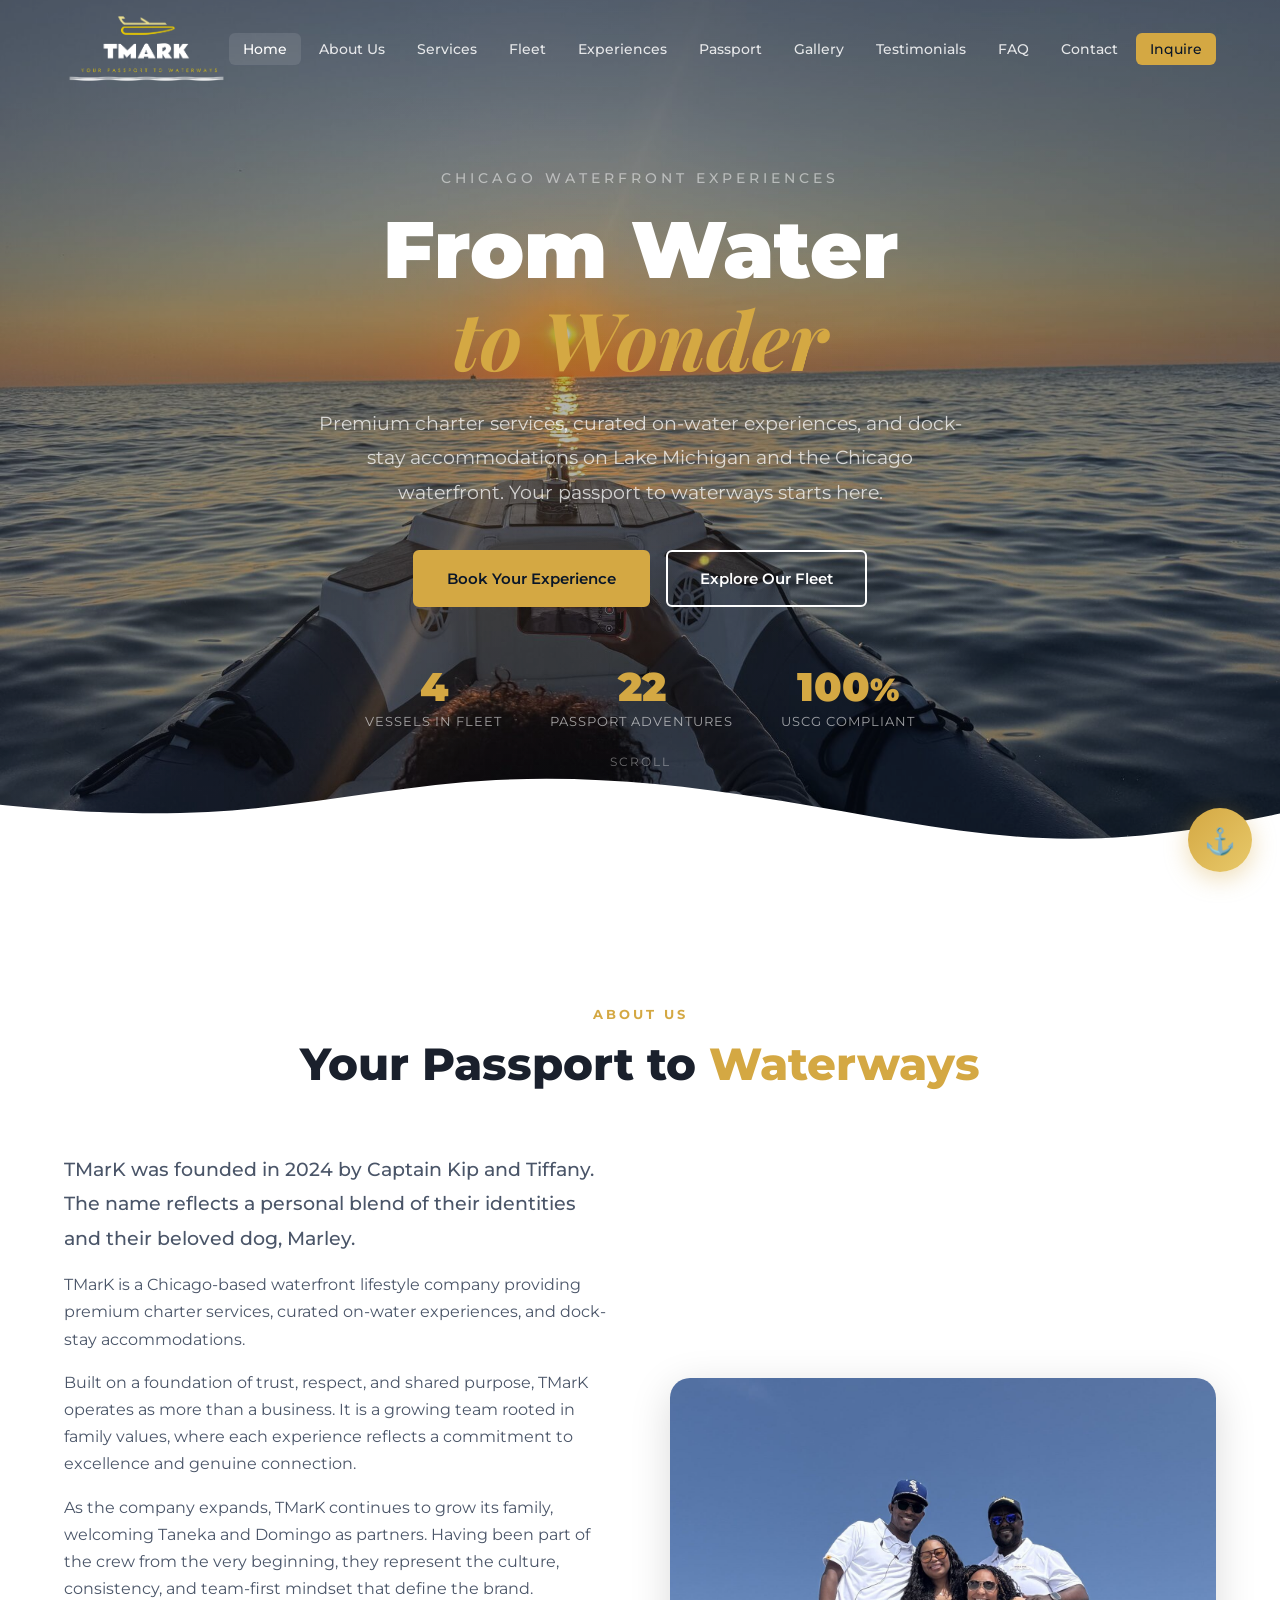
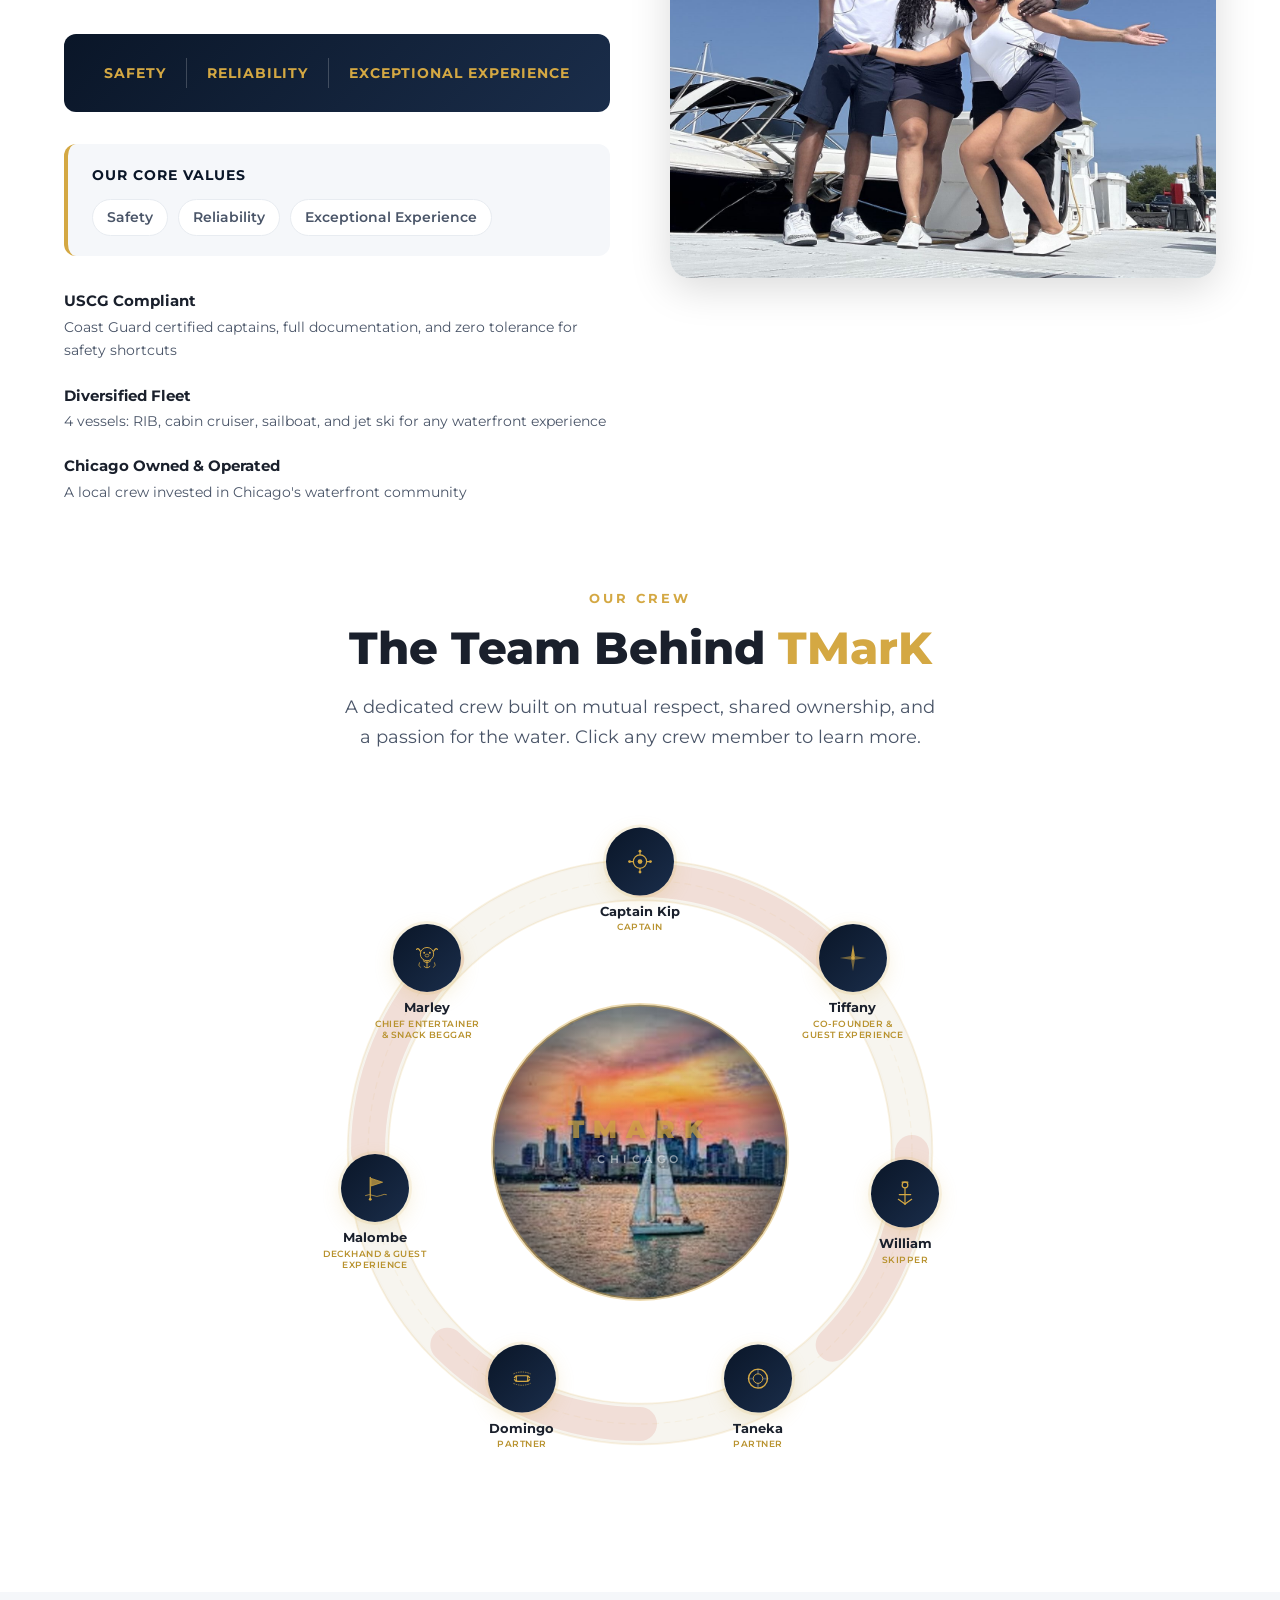
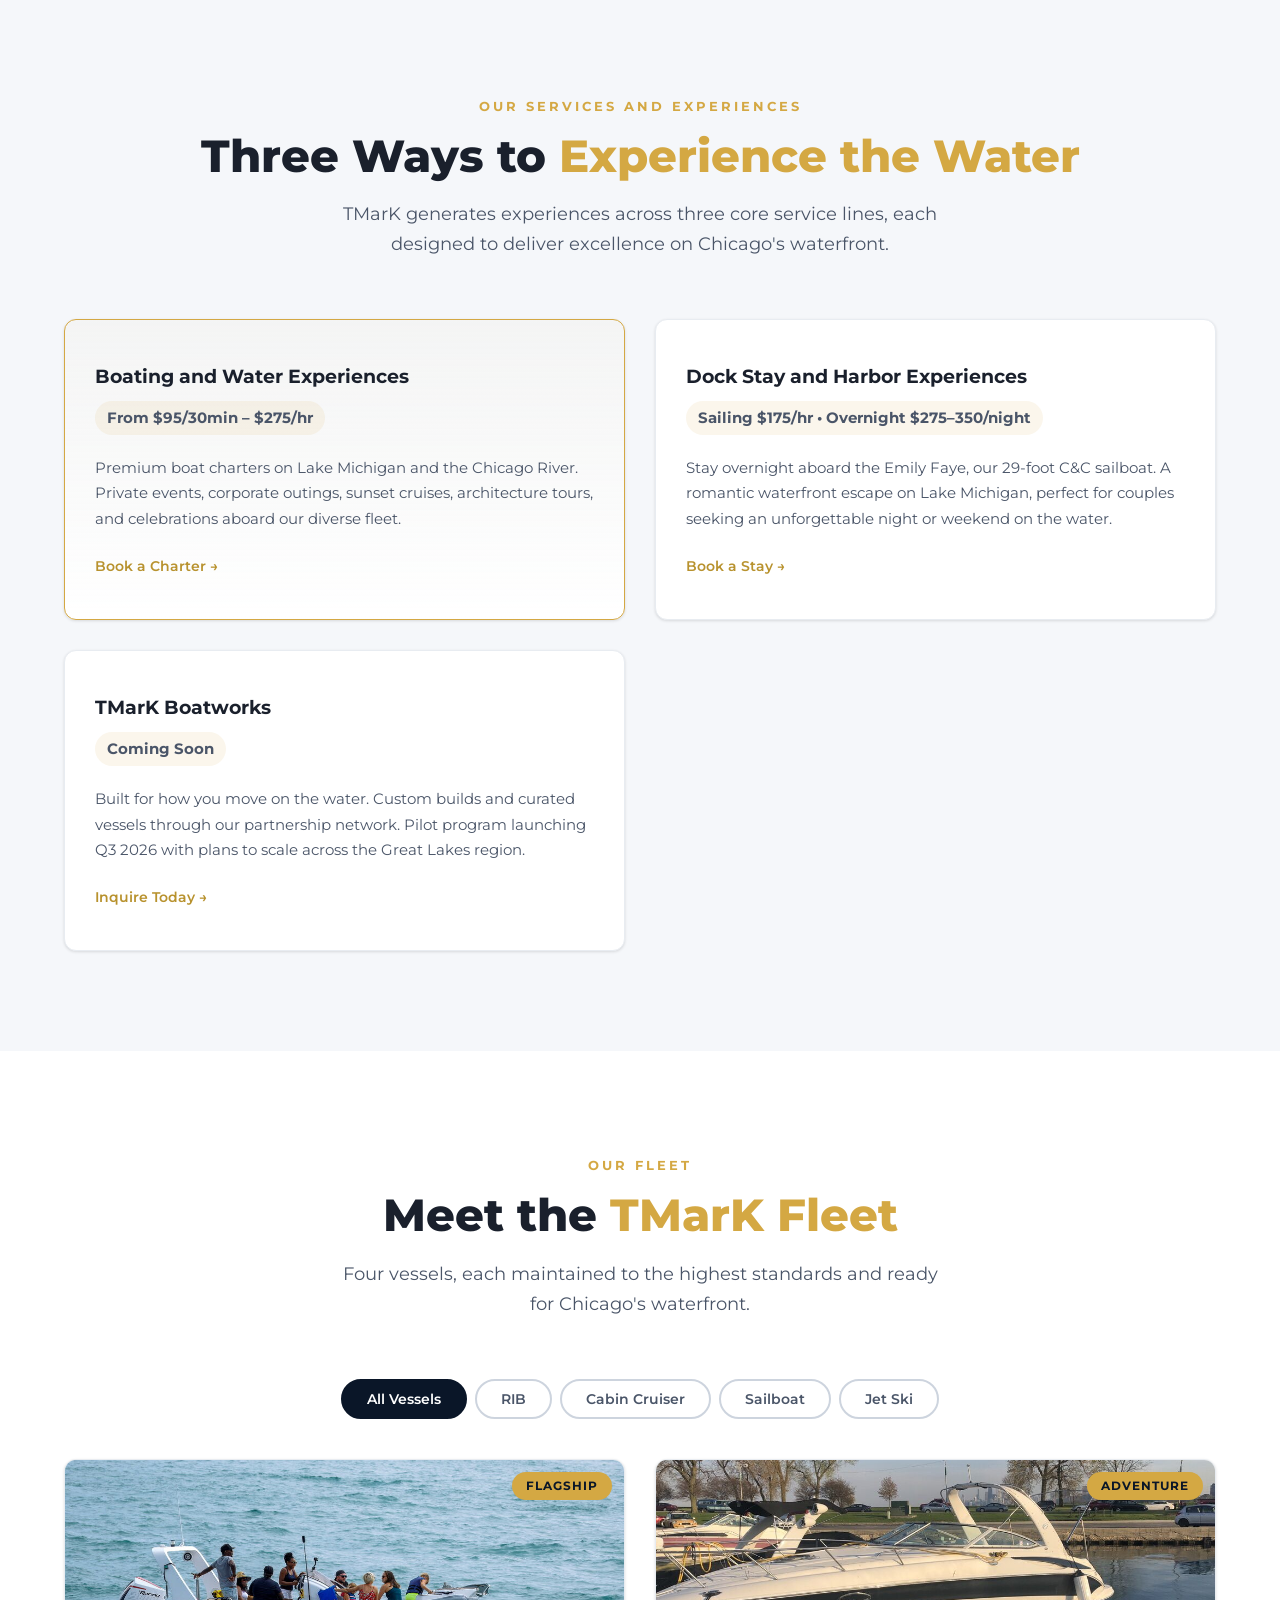
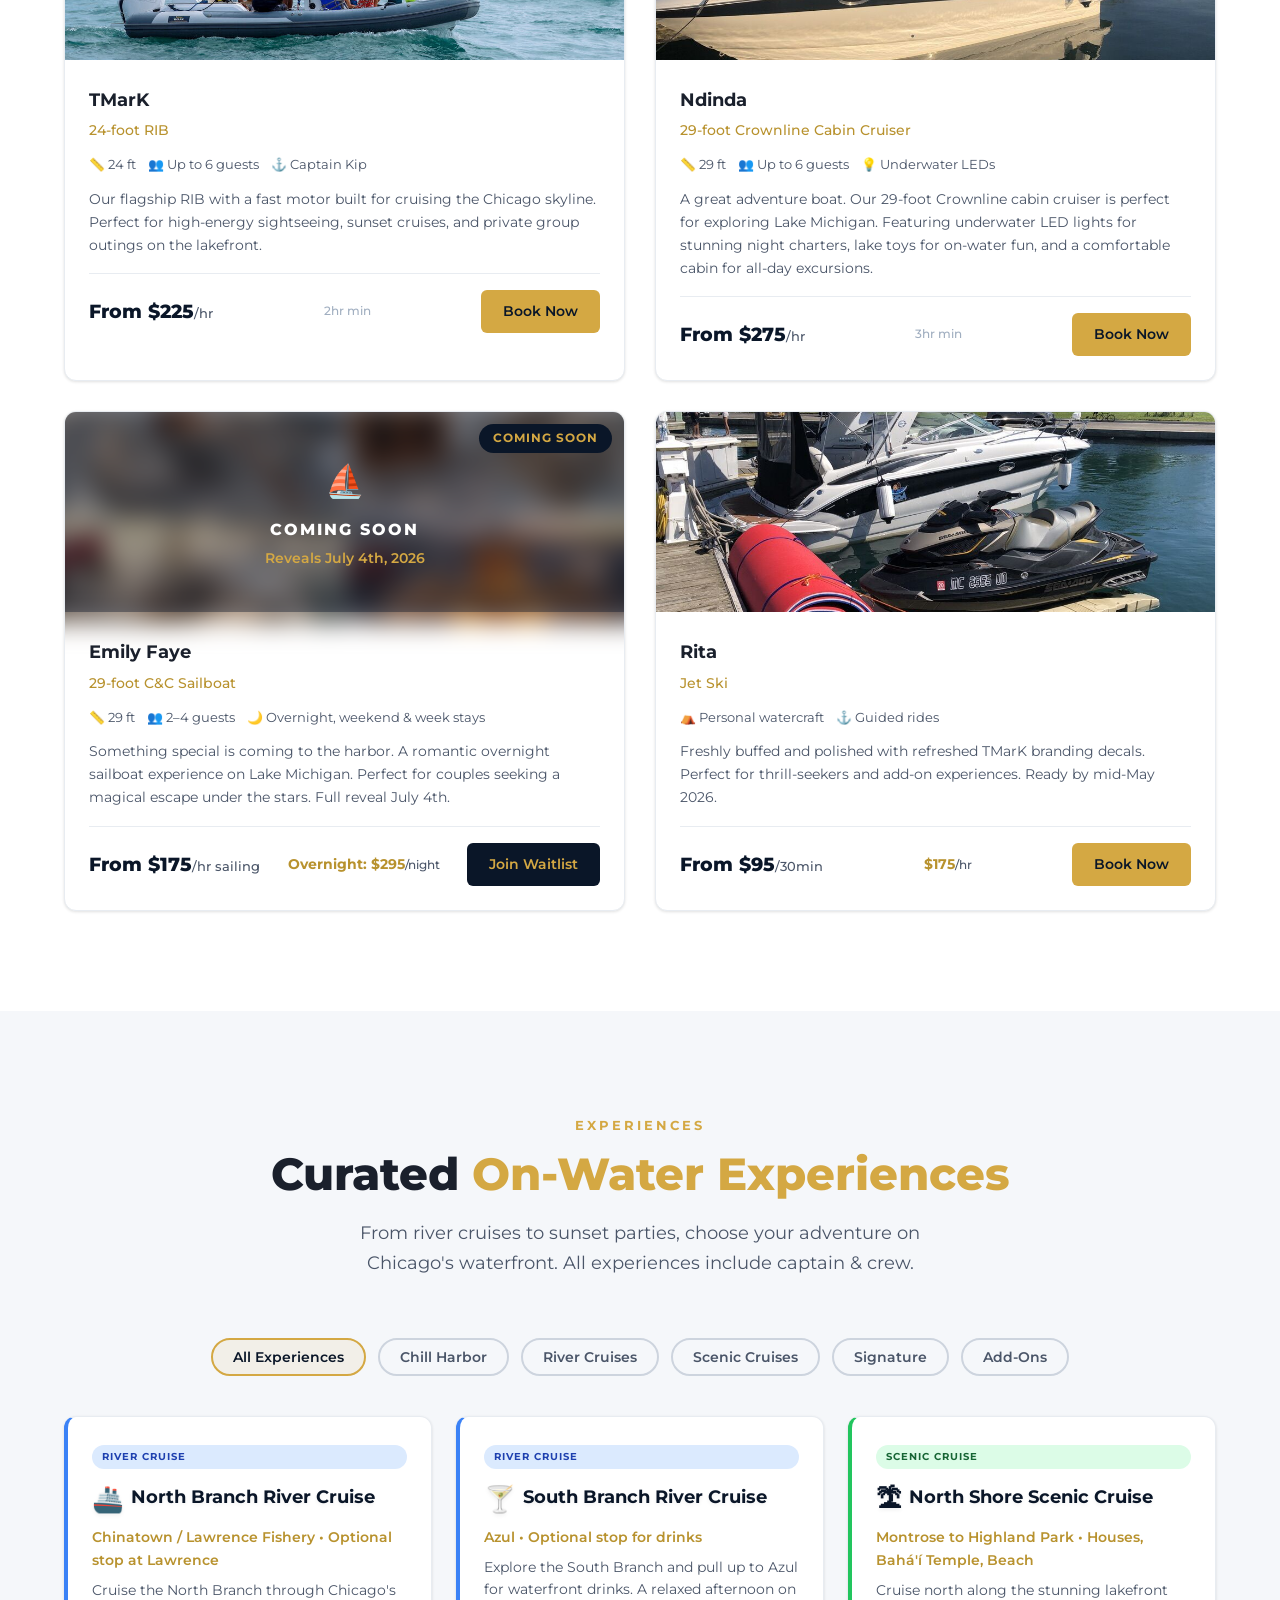
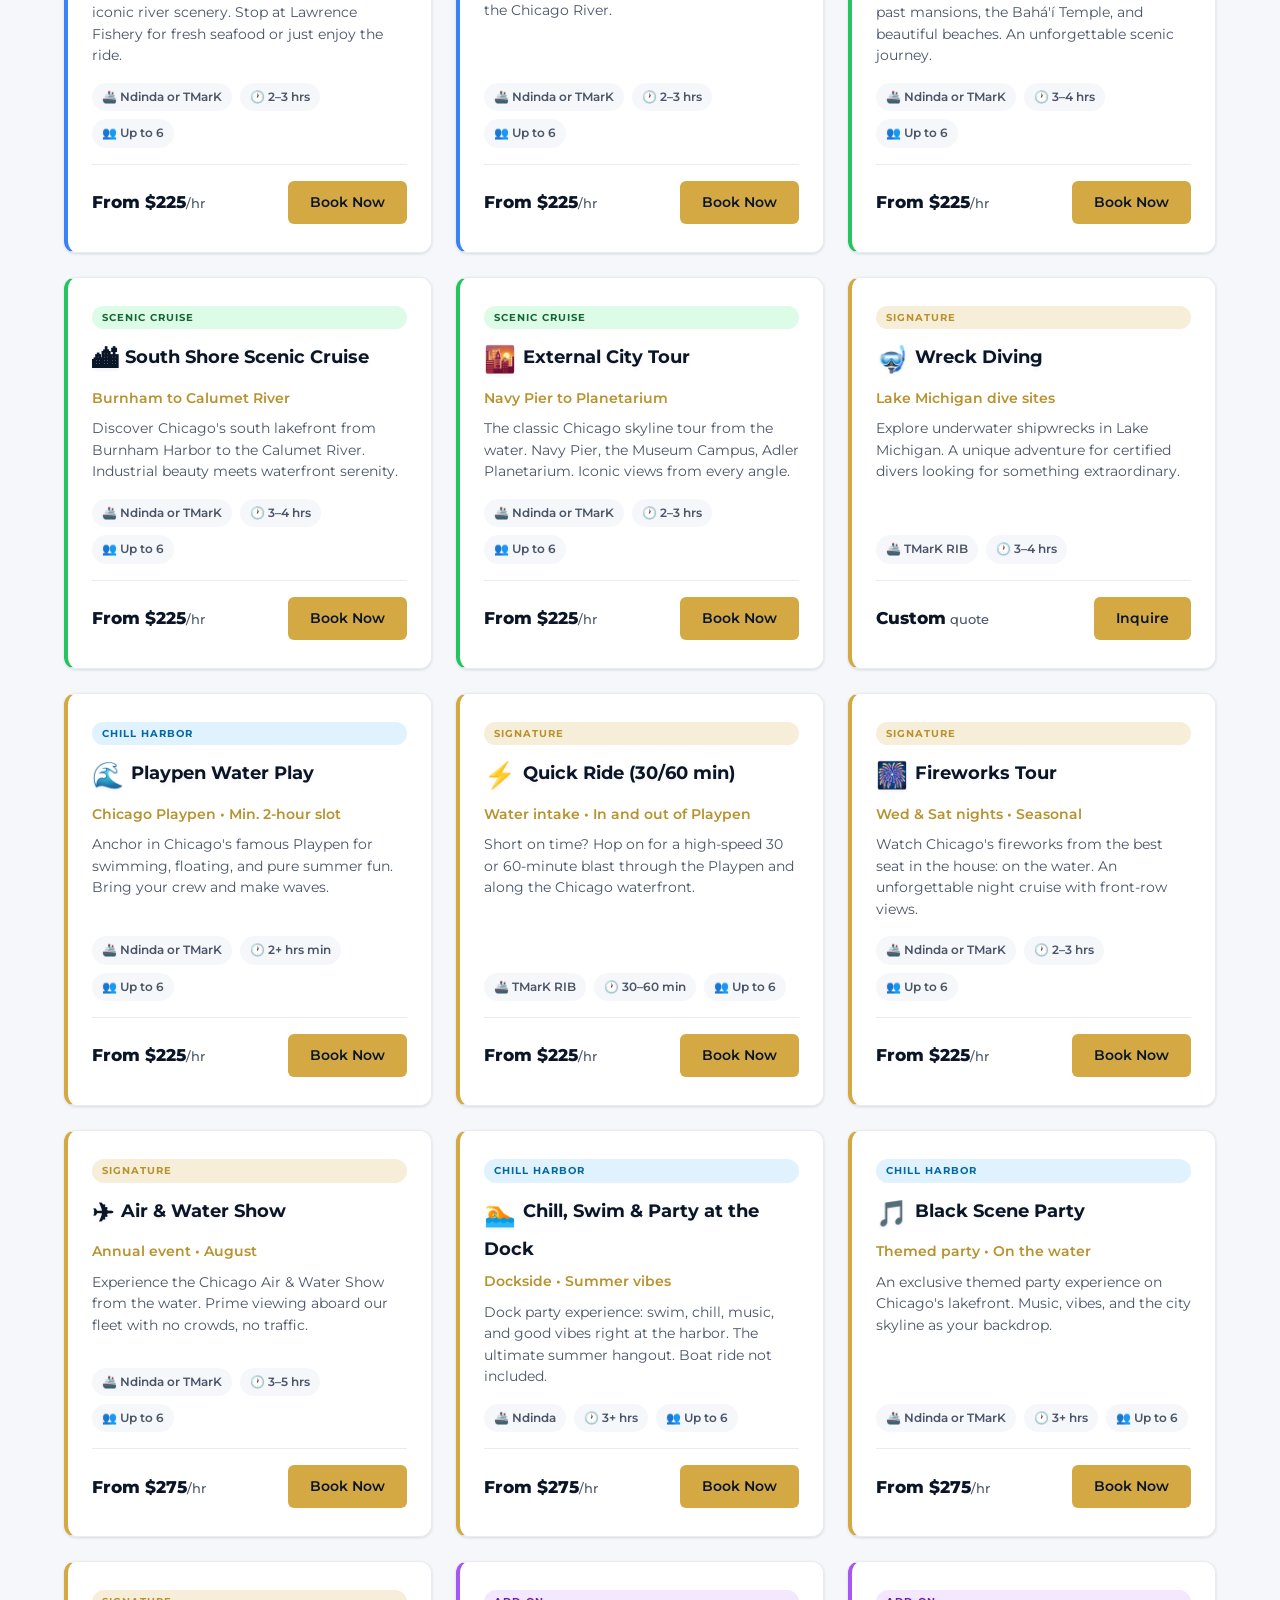
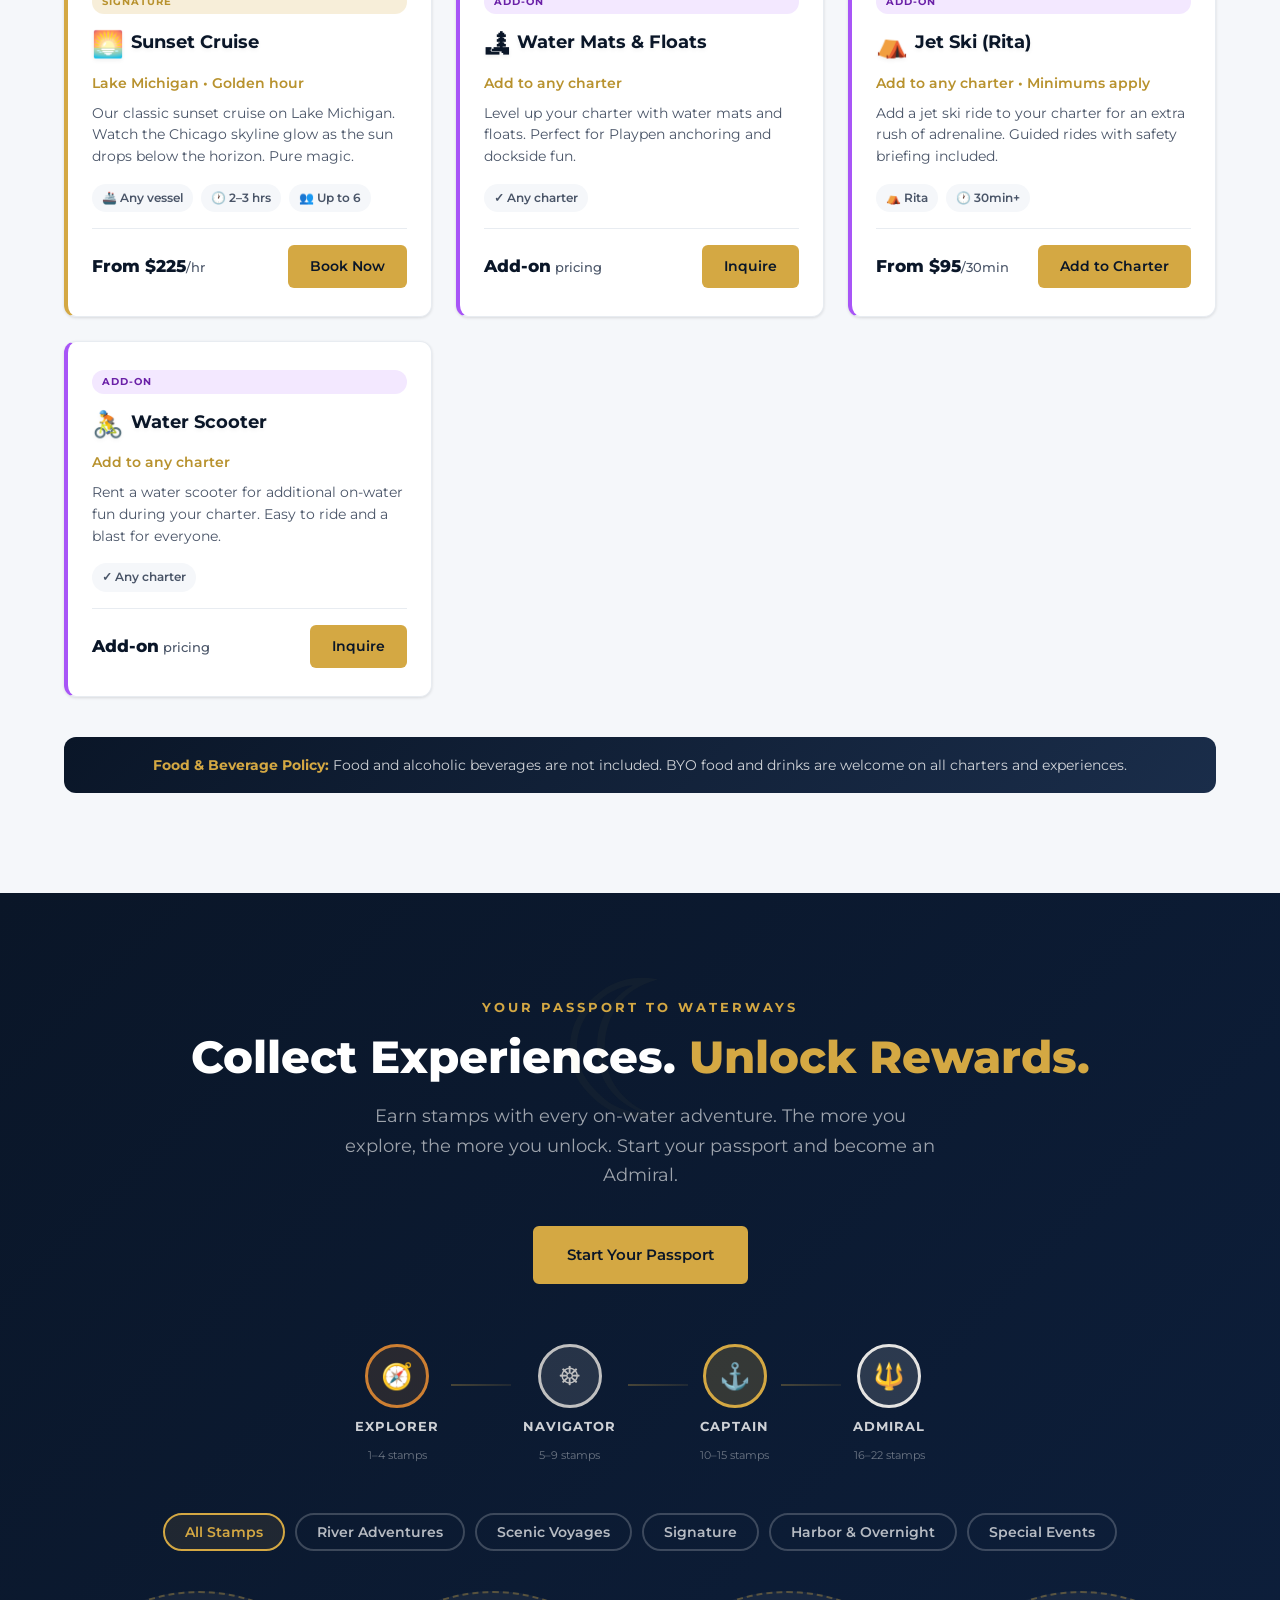
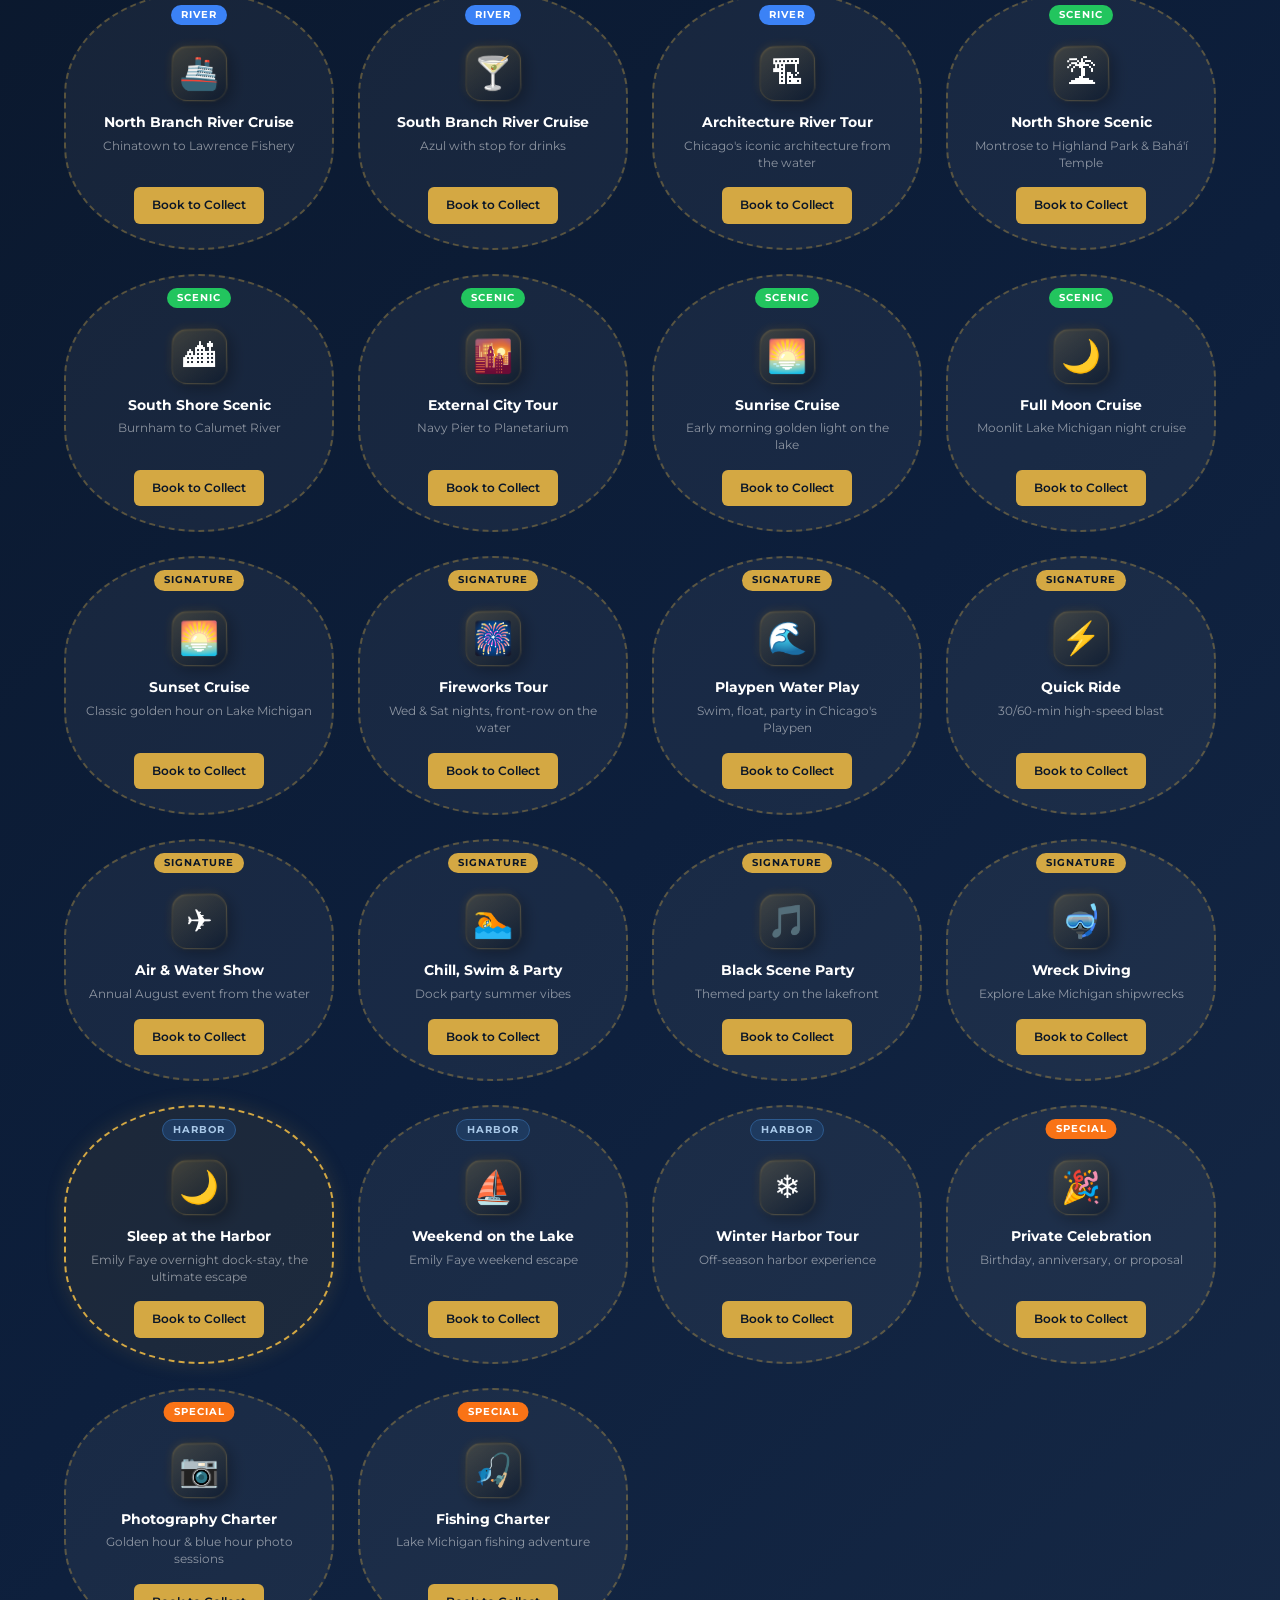
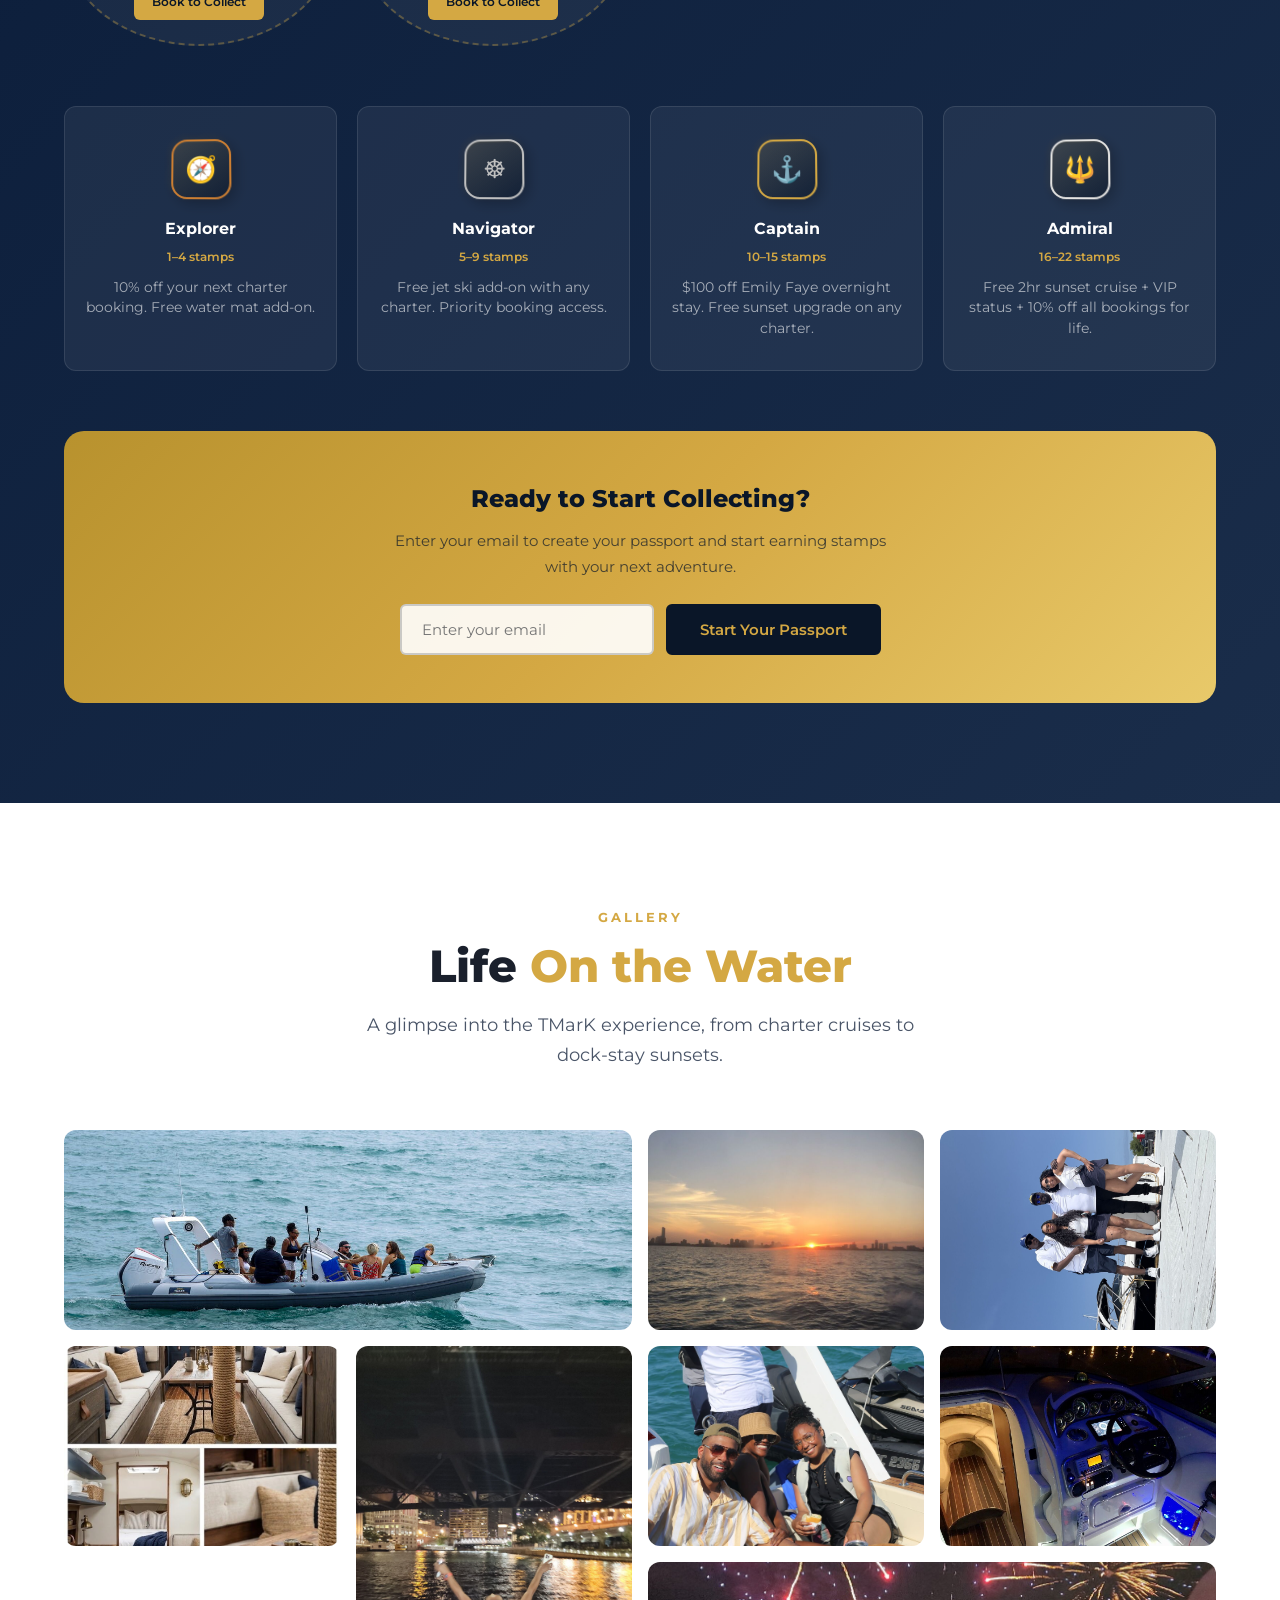
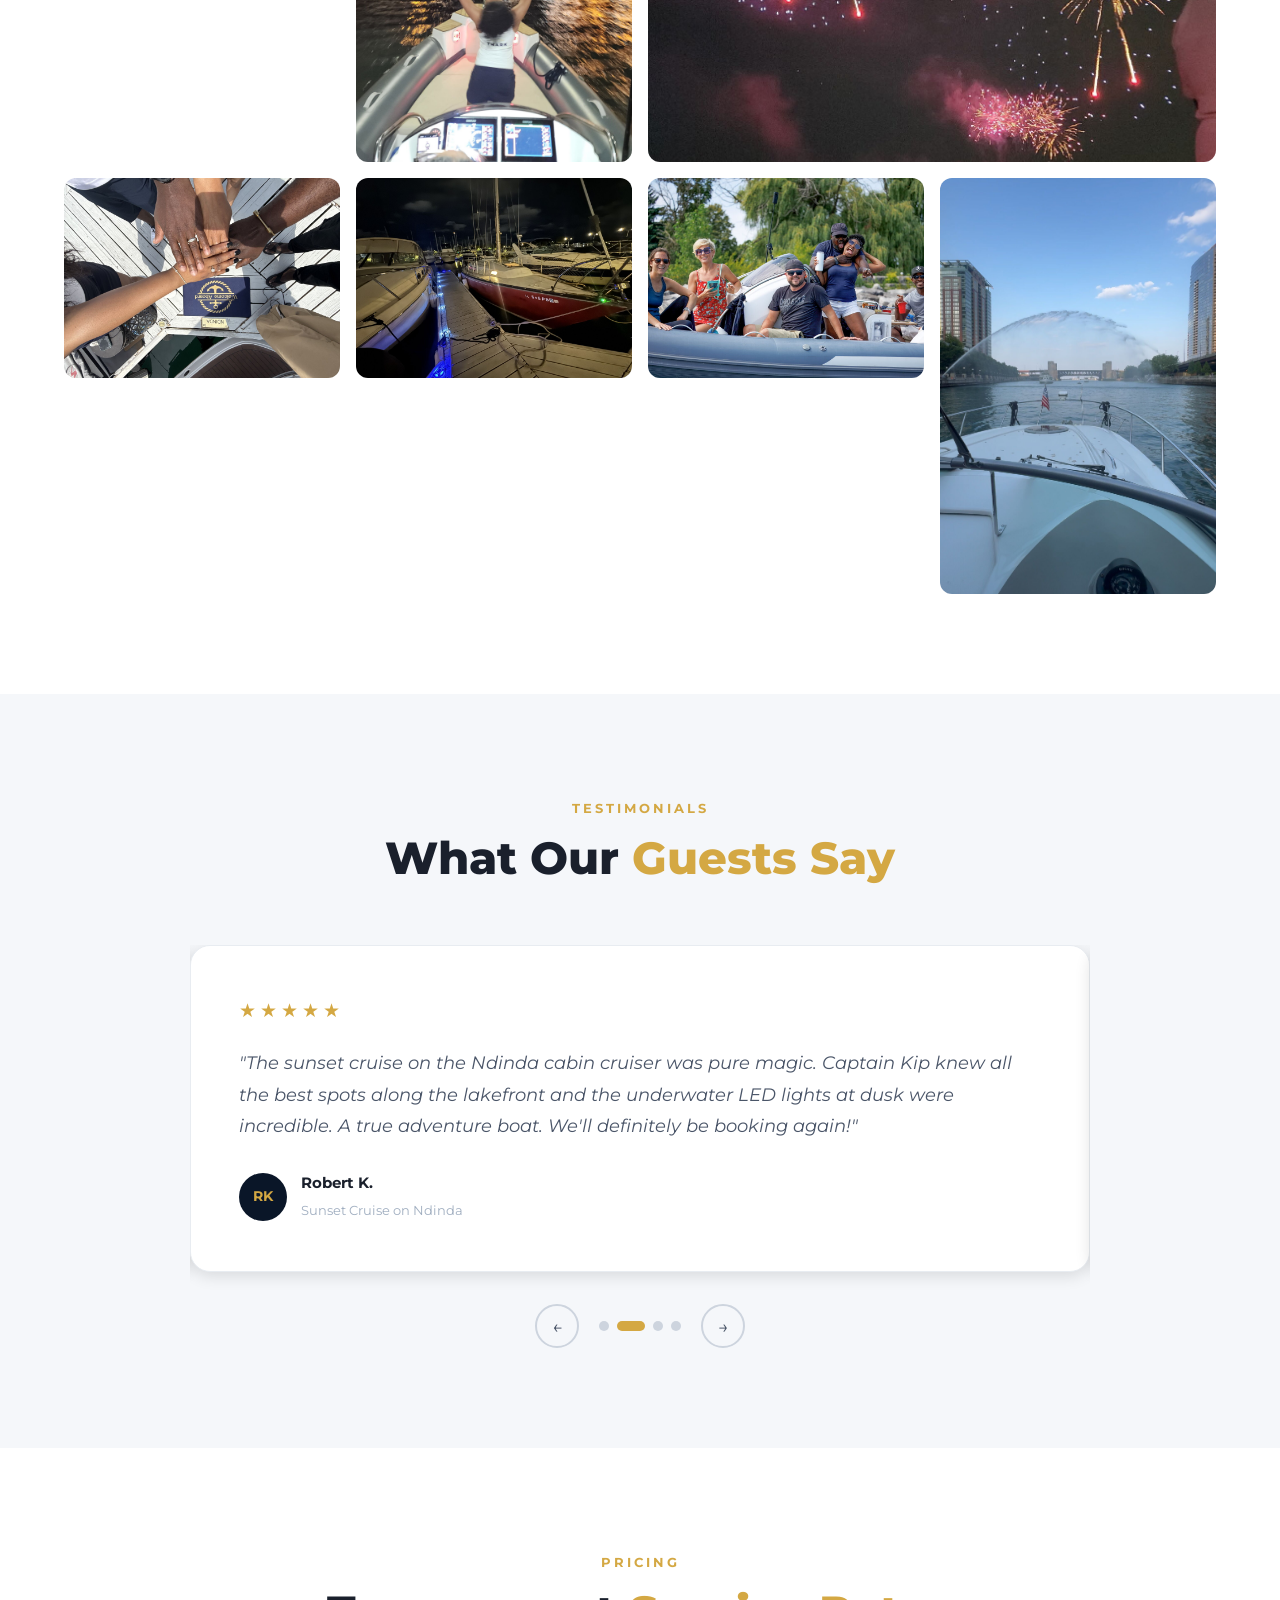
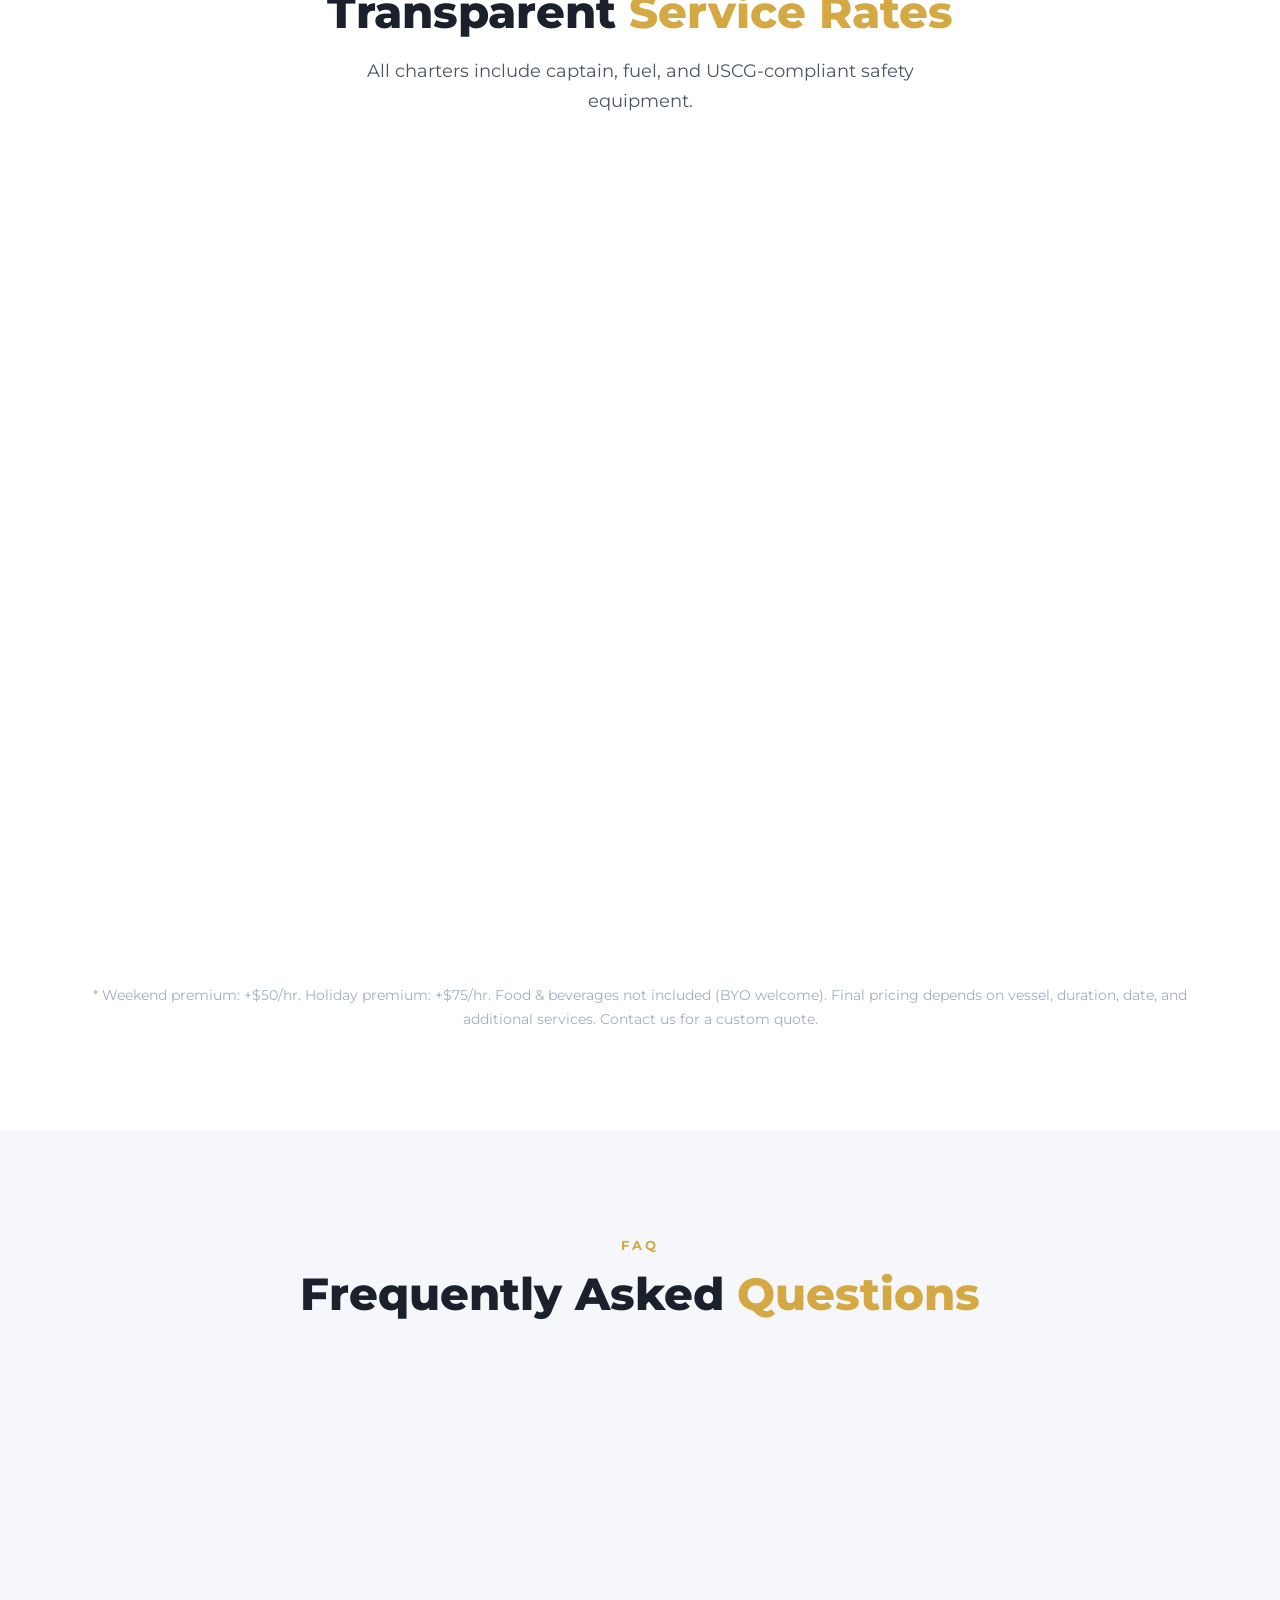
==== commit 7f7e9358: "Add files via upload" ====
--- a/index.html
+++ b/index.html
@@ -279,6 +279,7 @@
     padding: 8px 14px;
     border-radius: var(--radius-sm);
     transition: all var(--transition);
+    white-space: nowrap;
 }
 
 .nav-link:hover,
@@ -434,6 +435,18 @@
 
 .stat {
     text-align: center;
+    display: flex;
+    flex-direction: column;
+    align-items: center;
+    justify-content: flex-end;
+}
+
+.stat-value {
+    display: flex;
+    align-items: baseline;
+    justify-content: center;
+    line-height: 1;
+    min-height: 2.5rem;
 }
 
 .stat-number {
@@ -442,6 +455,7 @@
     font-weight: 900;
     color: var(--gold);
     line-height: 1;
+    vertical-align: baseline;
 }
 
 .stat-suffix {
@@ -450,6 +464,7 @@
     color: var(--gold);
     display: inline;
     vertical-align: baseline;
+    line-height: 1;
 }
 
 .stat-label {
@@ -1303,6 +1318,57 @@
     flex-shrink: 0;
 }
 
+/* 3D Soft Isometric Icons */
+.icon-3d {
+    display: inline-flex;
+    align-items: center;
+    justify-content: center;
+    width: 48px;
+    height: 48px;
+    border-radius: 14px;
+    background: linear-gradient(145deg, rgba(212,168,67,0.15), rgba(212,168,67,0.05));
+    box-shadow: 4px 4px 12px rgba(0,0,0,0.08), -2px -2px 8px rgba(255,255,255,0.8), inset 0 1px 2px rgba(255,255,255,0.5);
+    font-size: 1.5rem;
+    transform: perspective(200px) rotateX(5deg) rotateY(-5deg);
+    transition: all 0.3s ease;
+    position: relative;
+}
+
+.icon-3d::after {
+    content: '';
+    position: absolute;
+    inset: 0;
+    border-radius: 14px;
+    background: linear-gradient(135deg, rgba(255,255,255,0.3) 0%, transparent 50%);
+    pointer-events: none;
+}
+
+.icon-3d:hover {
+    transform: perspective(200px) rotateX(0deg) rotateY(0deg) scale(1.1);
+    box-shadow: 6px 6px 16px rgba(0,0,0,0.12), -3px -3px 10px rgba(255,255,255,0.9), inset 0 1px 3px rgba(255,255,255,0.6);
+}
+
+/* Dark theme 3D icons for passport */
+.icon-3d-dark {
+    display: inline-flex;
+    align-items: center;
+    justify-content: center;
+    width: 56px;
+    height: 56px;
+    border-radius: 16px;
+    background: linear-gradient(145deg, rgba(212,168,67,0.2), rgba(10,22,40,0.8));
+    box-shadow: 4px 4px 16px rgba(0,0,0,0.3), -2px -2px 8px rgba(212,168,67,0.1), inset 0 1px 2px rgba(212,168,67,0.15);
+    font-size: 1.8rem;
+    transform: perspective(200px) rotateX(5deg) rotateY(-5deg);
+    transition: all 0.3s ease;
+    border: 1px solid rgba(212,168,67,0.15);
+}
+
+.icon-3d-dark:hover {
+    transform: perspective(200px) rotateX(0deg) rotateY(0deg) scale(1.1);
+    box-shadow: 6px 6px 20px rgba(0,0,0,0.4), -3px -3px 12px rgba(212,168,67,0.15);
+}
+
 .exp-card-badge {
     display: inline-block;
     padding: 3px 10px;
@@ -1319,6 +1385,7 @@
 .exp-card-badge.river { background: #dbeafe; color: #1e40af; }
 .exp-card-badge.scenic { background: #dcfce7; color: #166534; }
 .exp-card-badge.signature { background: rgba(212, 168, 67, 0.2); color: var(--gold-dark); }
+.exp-card-badge.chill { background: #e0f2fe; color: #0369a1; }
 .exp-card-badge.addon { background: #f3e8ff; color: #6b21a8; }
 
 .experience-card[data-exp-category="river"] { border-left-color: #3b82f6; }
@@ -1331,6 +1398,15 @@
     font-weight: 700;
     margin-bottom: 6px;
     color: var(--navy);
+    text-shadow: 0 2px 4px rgba(0,0,0,0.06);
+}
+
+/* 3D isometric effect for experience card emoji icons */
+.experience-card h3::first-letter {
+    font-size: 1.6rem;
+    vertical-align: middle;
+    margin-right: 2px;
+    filter: drop-shadow(2px 3px 2px rgba(0,0,0,0.15));
 }
 
 .exp-card-route {
@@ -1455,77 +1531,202 @@
     line-height: 1.8;
 }
 
-/* --- Crew Section --- */
-.crew-grid {
-    display: grid;
-    grid-template-columns: repeat(3, 1fr);
-    gap: 24px;
-}
-
-.crew-card {
-    background: var(--white);
-    padding: 32px 24px;
-    border-radius: var(--radius-md);
-    text-align: center;
-    box-shadow: var(--shadow-sm);
-    border: 1px solid var(--gray-100);
-    transition: all var(--transition);
-}
-
-.crew-card:hover {
-    transform: translateY(-4px);
-    box-shadow: var(--shadow-md);
-}
-
-.crew-captain {
-    border-color: var(--gold);
-    background: linear-gradient(to bottom, rgba(212, 168, 67, 0.05), var(--white));
-    grid-column: span 3;
-    max-width: 500px;
+/* --- Crew Section (Safety Ring Layout with Knots) --- */
+.crew-circle-layout {
+    position: relative;
+    width: 100%;
+    max-width: 700px;
     margin: 0 auto;
-}
-
-.crew-avatar {
-    width: 64px;
-    height: 64px;
-    border-radius: 50%;
-    background: var(--navy);
-    color: var(--gold);
+    aspect-ratio: 1;
     display: flex;
     align-items: center;
     justify-content: center;
-    font-weight: 800;
-    font-size: 1.1rem;
-    margin: 0 auto 16px;
-}
-
-.crew-captain .crew-avatar {
-    width: 80px;
-    height: 80px;
-    font-size: 1.3rem;
-    background: var(--gold);
-    color: var(--navy);
-}
-
-.crew-card h3 {
+}
+
+.crew-orbit-ring {
+    position: absolute;
+    inset: 0;
+    width: 100%;
+    height: 100%;
+    pointer-events: none;
+    z-index: 0;
+}
+
+.crew-center {
+    position: absolute;
+    z-index: 2;
+    display: flex;
+    align-items: center;
+    justify-content: center;
+}
+
+.crew-circle-card {
+    text-align: center;
+    padding: 16px;
+    max-width: 180px;
+}
+
+.crew-circle-captain .crew-circle-card {
+    max-width: 220px;
+}
+
+.crew-circle-avatar {
+    width: 110px;
+    height: 110px;
+    margin: 0 auto 14px;
+    border-radius: 50%;
+    background: linear-gradient(135deg, var(--navy), var(--navy-medium));
+    display: flex;
+    align-items: center;
+    justify-content: center;
+    box-shadow: 0 8px 30px rgba(212,168,67,0.2), 0 0 0 4px rgba(212,168,67,0.1);
+    transition: all 0.4s ease;
+    padding: 16px;
+}
+
+.crew-circle-avatar:hover {
+    box-shadow: 0 12px 40px rgba(212,168,67,0.35), 0 0 0 6px rgba(212,168,67,0.2);
+    transform: scale(1.08);
+}
+
+.crew-circle-avatar svg {
+    width: 100%;
+    height: 100%;
+}
+
+.crew-circle-captain .crew-circle-avatar {
+    width: 140px;
+    height: 140px;
+    padding: 20px;
+    background: linear-gradient(135deg, #0d1f3c, var(--navy-medium));
+    box-shadow: 0 12px 40px rgba(212,168,67,0.3), 0 0 0 5px rgba(212,168,67,0.15), 0 0 60px rgba(212,168,67,0.08);
+}
+
+.crew-avatar-sm {
+    width: 90px;
+    height: 90px;
+    padding: 14px;
+}
+
+.crew-circle-card h3 {
     font-size: 1rem;
     font-weight: 700;
-    margin-bottom: 4px;
-}
-
-.crew-role {
-    font-size: 0.8rem;
-    font-weight: 600;
+    margin-bottom: 2px;
+    color: var(--text-primary);
+}
+
+.crew-circle-captain h3 {
+    font-size: 1.15rem;
+}
+
+.crew-circle-role {
+    font-size: 0.75rem;
+    font-weight: 700;
     color: var(--gold-dark);
     text-transform: uppercase;
-    letter-spacing: 1px;
-    margin-bottom: 10px;
-}
-
-.crew-desc {
-    font-size: 0.85rem;
+    letter-spacing: 1.5px;
+    margin-bottom: 6px;
+}
+
+.crew-circle-desc {
+    font-size: 0.8rem;
     color: var(--text-secondary);
-    line-height: 1.6;
+    line-height: 1.5;
+}
+
+.crew-orbit {
+    position: absolute;
+    inset: 0;
+    z-index: 1;
+}
+
+.crew-orbit-card {
+    position: absolute;
+    top: 50%;
+    left: 50%;
+    --radius: min(42%, 220px);
+    transform:
+        translate(-50%, -50%)
+        rotate(var(--angle))
+        translateY(calc(var(--radius) * -1))
+        rotate(calc(var(--angle) * -1));
+    transition: transform 0.3s ease;
+}
+
+.crew-orbit-card:hover {
+    z-index: 10;
+}
+
+/* Mobile: stack vertically instead of orbital */
+@media (max-width: 768px) {
+    .crew-circle-layout {
+        aspect-ratio: auto;
+        display: flex;
+        flex-direction: column;
+        gap: 32px;
+        max-width: 400px;
+    }
+
+    .crew-center {
+        position: relative;
+    }
+
+    .crew-orbit {
+        position: relative;
+        display: grid;
+        grid-template-columns: 1fr 1fr;
+        gap: 24px;
+    }
+
+    .crew-orbit-card {
+        position: relative;
+        top: auto;
+        left: auto;
+        transform: none;
+    }
+
+    .crew-orbit-ring {
+        display: none;
+    }
+
+    .crew-circle-avatar, .crew-avatar-sm {
+        width: 80px;
+        height: 80px;
+        padding: 12px;
+    }
+
+    .crew-circle-captain .crew-circle-avatar {
+        width: 110px;
+        height: 110px;
+        padding: 16px;
+    }
+
+    .crew-circle-card {
+        max-width: 100%;
+        padding: 12px 8px;
+    }
+}
+
+/* Crew grid responsive */
+.crew-members-grid {
+    display: grid;
+    grid-template-columns: repeat(5, 1fr);
+    gap: 20px;
+    text-align: center;
+}
+
+@media (max-width: 1024px) {
+    .crew-members-grid {
+        grid-template-columns: repeat(3, 1fr);
+        gap: 24px;
+    }
+}
+
+@media (max-width: 600px) {
+    .crew-members-grid {
+        grid-template-columns: repeat(2, 1fr);
+        gap: 20px;
+    }
 }
 
 /* --- Booking Section --- */
@@ -2038,9 +2239,25 @@
 .passport-stamp-badge.special { background: #f97316; color: #fff; }
 
 .passport-stamp-icon {
-    font-size: 2.5rem;
-    margin: 20px 0 12px;
+    font-size: 2rem;
+    margin: 20px auto 12px;
     line-height: 1;
+    width: 56px;
+    height: 56px;
+    display: flex;
+    align-items: center;
+    justify-content: center;
+    border-radius: 16px;
+    background: linear-gradient(145deg, rgba(212,168,67,0.2), rgba(10,22,40,0.6));
+    box-shadow: 4px 4px 16px rgba(0,0,0,0.3), -2px -2px 8px rgba(212,168,67,0.1), inset 0 1px 2px rgba(212,168,67,0.15);
+    transform: perspective(200px) rotateX(5deg) rotateY(-5deg);
+    transition: all 0.3s ease;
+    border: 1px solid rgba(212,168,67,0.15);
+}
+
+.passport-stamp:hover .passport-stamp-icon {
+    transform: perspective(200px) rotateX(0deg) rotateY(0deg) scale(1.1);
+    box-shadow: 6px 6px 20px rgba(0,0,0,0.4), -3px -3px 12px rgba(212,168,67,0.15);
 }
 
 .passport-stamp h4 {
@@ -2088,15 +2305,23 @@
 }
 
 .reward-icon {
-    width: 56px;
-    height: 56px;
-    border-radius: 50%;
+    width: 60px;
+    height: 60px;
+    border-radius: 16px;
     display: flex;
     align-items: center;
     justify-content: center;
-    font-size: 1.4rem;
+    font-size: 1.6rem;
     margin: 0 auto 16px;
     border: 2px solid;
+    background: linear-gradient(145deg, rgba(212,168,67,0.15), rgba(10,22,40,0.6));
+    box-shadow: 4px 4px 14px rgba(0,0,0,0.25), -2px -2px 8px rgba(212,168,67,0.08), inset 0 1px 2px rgba(212,168,67,0.1);
+    transform: perspective(200px) rotateX(4deg) rotateY(-4deg);
+    transition: all 0.3s ease;
+}
+
+.passport-reward-card:hover .reward-icon {
+    transform: perspective(200px) rotateX(0deg) rotateY(0deg) scale(1.08);
 }
 
 .passport-reward-card h4 {
@@ -2315,14 +2540,6 @@
         display: none;
     }
 
-    .crew-grid {
-        grid-template-columns: repeat(2, 1fr);
-    }
-
-    .crew-captain {
-        grid-column: span 2;
-    }
-
     .gallery-grid {
         grid-template-columns: repeat(2, 1fr);
         grid-auto-rows: 150px;
@@ -2393,15 +2610,6 @@
 
     .contact-info {
         grid-template-columns: 1fr;
-    }
-
-    .crew-grid {
-        grid-template-columns: 1fr;
-    }
-
-    .crew-captain {
-        grid-column: span 1;
-        max-width: 100%;
     }
 
     .hero-cta {
@@ -2465,7 +2673,6 @@
             <ul class="nav-menu" id="navMenu">
                 <li><a href="#home" class="nav-link active">Home</a></li>
                 <li><a href="#about" class="nav-link">About Us</a></li>
-                <li><a href="#crew" class="nav-link">Crew</a></li>
                 <li><a href="#services" class="nav-link">Services</a></li>
                 <li><a href="#fleet" class="nav-link">Fleet</a></li>
                 <li><a href="#experiences" class="nav-link">Experiences</a></li>
@@ -2495,15 +2702,15 @@
             </div>
             <div class="hero-stats">
                 <div class="stat">
-                    <span class="stat-number" data-target="4">0</span>
+                    <div class="stat-value"><span class="stat-number" data-target="4">0</span></div>
                     <span class="stat-label">Vessels in Fleet</span>
                 </div>
                 <div class="stat">
-                    <span class="stat-number" data-target="22">0</span>
+                    <div class="stat-value"><span class="stat-number" data-target="22">0</span></div>
                     <span class="stat-label">Passport Adventures</span>
                 </div>
                 <div class="stat">
-                    <span class="stat-number" data-target="100">0</span><span class="stat-suffix">%</span>
+                    <div class="stat-value"><span class="stat-number" data-target="100">0</span><span class="stat-suffix">%</span></div>
                     <span class="stat-label">USCG Compliant</span>
                 </div>
             </div>
@@ -2545,8 +2752,10 @@
             </div>
             <div class="about-grid">
                 <div class="about-content">
-                    <p class="about-lead">TMarK was founded in 2024 by Captain Kip and Tiffany. The name reflects a personal blend of their identities and their beloved dog, Marley. TMarK is a Chicago-based waterfront lifestyle company providing premium charter services, on-water experiences, and dock-stay accommodations.</p>
-                    <p>What began as a passion for Chicago's waterfront has evolved into a professional waterfront lifestyle company built on three core pillars: Safety, Reliability, and Exceptional Experience. Every detail matters, and quality is non-negotiable.</p>
+                    <p class="about-lead">TMarK was founded in 2024 by Captain Kip and Tiffany. The name reflects a personal blend of their identities and their beloved dog, Marley.</p>
+                    <p>TMarK is a Chicago-based waterfront lifestyle company providing premium charter services, curated on-water experiences, and dock-stay accommodations.</p>
+                    <p>Built on a foundation of trust, respect, and shared purpose, TMarK operates as more than a business. It is a growing team rooted in family values, where each experience reflects a commitment to excellence and genuine connection.</p>
+                    <p>As the company expands, TMarK continues to grow its family, welcoming Taneka and Domingo as partners. Having been part of the crew from the very beginning, they represent the culture, consistency, and team-first mindset that define the brand.</p>
                     <div class="about-pillars">
                         <div class="pillar">
                             <h4>Safety</h4>
@@ -2590,9 +2799,135 @@
                     </div>
                 </div>
                 <div class="about-image">
-                    <img src="images/crew-team-wave.jpeg" alt="TMarK crew team waving on the dock" class="about-img" loading="lazy" loading="lazy">
+                    <img src="images/crew-team-wave.jpeg" alt="TMarK crew team waving on the dock" class="about-img" loading="lazy">
                 </div>
             </div>
+
+            <!-- Crew (inside About Us) - Interactive Life Ring -->
+            <div id="crew" style="margin-top:80px;">
+                <div class="section-header">
+                    <span class="section-label">Our Crew</span>
+                    <h2 class="section-title">The Team Behind <span class="accent">TMarK</span></h2>
+                    <p class="section-desc">A dedicated crew built on mutual respect, shared ownership, and a passion for the water. Click any crew member to learn more.</p>
+                </div>
+
+                <div id="crewRing" style="position:relative;max-width:680px;margin:0 auto;aspect-ratio:1;">
+                    <svg viewBox="0 0 600 600" style="position:absolute;inset:0;width:100%;height:100%;pointer-events:none;" xmlns="http://www.w3.org/2000/svg">
+                        <circle cx="300" cy="300" r="240" fill="none" stroke="#e8e0d0" stroke-width="36" opacity="0.4"/>
+                        <circle cx="300" cy="300" r="240" fill="none" stroke="#fff" stroke-width="32" opacity="0.15"/>
+                        <path d="M300,60 A240,240 0 0,1 470,130" fill="none" stroke="#c0392b" stroke-width="30" opacity="0.12" stroke-linecap="round"/>
+                        <path d="M540,300 A240,240 0 0,1 470,470" fill="none" stroke="#c0392b" stroke-width="30" opacity="0.12" stroke-linecap="round"/>
+                        <path d="M300,540 A240,240 0 0,1 130,470" fill="none" stroke="#c0392b" stroke-width="30" opacity="0.12" stroke-linecap="round"/>
+                        <path d="M60,300 A240,240 0 0,1 130,130" fill="none" stroke="#c0392b" stroke-width="30" opacity="0.12" stroke-linecap="round"/>
+                        <circle cx="300" cy="300" r="258" fill="none" stroke="rgba(212,168,67,0.15)" stroke-width="1.5"/>
+                        <circle cx="300" cy="300" r="222" fill="none" stroke="rgba(212,168,67,0.15)" stroke-width="1.5"/>
+                        <circle cx="300" cy="300" r="240" fill="none" stroke="rgba(212,168,67,0.08)" stroke-width="1" stroke-dasharray="6,4"/>
+                        <text x="300" y="290" text-anchor="middle" fill="rgba(212,168,67,0.25)" font-size="16" font-weight="800" font-family="Montserrat,sans-serif" letter-spacing="6">TMARK</text>
+                        <text x="300" y="312" text-anchor="middle" fill="rgba(212,168,67,0.15)" font-size="9" font-weight="600" font-family="Montserrat,sans-serif" letter-spacing="3">CREW</text>
+                        <!-- Center circular image mask -->
+                        <defs>
+                            <clipPath id="centerClip"><circle cx="300" cy="300" r="130"/></clipPath>
+                        </defs>
+                        <image href="images/chicago-skyline-sailboat.jpeg" x="170" y="170" width="260" height="260" clip-path="url(#centerClip)" preserveAspectRatio="xMidYMid slice"/>
+                        <!-- Gradient overlay on image for embossed look -->
+                        <circle cx="300" cy="300" r="130" fill="url(#centerGrad)"/>
+                        <defs>
+                            <radialGradient id="centerGrad">
+                                <stop offset="0%" stop-color="rgba(10,22,40,0)" />
+                                <stop offset="70%" stop-color="rgba(10,22,40,0.15)" />
+                                <stop offset="100%" stop-color="rgba(10,22,40,0.5)" />
+                            </radialGradient>
+                        </defs>
+                        <!-- TMarK embossed text over image -->
+                        <text x="300" y="288" text-anchor="middle" fill="rgba(212,168,67,0.7)" font-size="22" font-weight="900" font-family="Montserrat,sans-serif" letter-spacing="8" style="text-shadow:0 2px 4px rgba(0,0,0,0.3);">TMARK</text>
+                        <text x="300" y="310" text-anchor="middle" fill="rgba(255,255,255,0.5)" font-size="10" font-weight="600" font-family="Montserrat,sans-serif" letter-spacing="4">CHICAGO</text>
+                        <!-- Circle border around center image -->
+                        <circle cx="300" cy="300" r="130" fill="none" stroke="rgba(212,168,67,0.4)" stroke-width="3"/>
+                    </svg>
+                    <div id="crewNodes" style="position:absolute;inset:0;"></div>
+                </div>
+
+                <div id="crewDetail" style="display:none;max-width:600px;margin:32px auto 0;background:#fff;border-radius:16px;border:2px solid rgba(212,168,67,0.15);box-shadow:0 12px 40px rgba(0,0,0,0.08);overflow:hidden;">
+                    <div style="display:flex;align-items:center;gap:20px;padding:28px 32px;background:linear-gradient(135deg,#0a1628,#1a2d4a);color:#fff;">
+                        <div id="detailAvatar" style="width:72px;height:72px;border-radius:50%;background:rgba(212,168,67,0.15);display:flex;align-items:center;justify-content:center;border:3px solid rgba(212,168,67,0.4);flex-shrink:0;"></div>
+                        <div style="flex:1;">
+                            <h3 id="detailName" style="font-size:1.3rem;font-weight:800;margin-bottom:2px;"></h3>
+                            <p id="detailRole" style="font-size:0.75rem;font-weight:700;color:#d4a843;text-transform:uppercase;letter-spacing:2px;"></p>
+                        </div>
+                        <button onclick="document.getElementById('crewDetail').style.display='none'" style="background:none;border:none;color:rgba(255,255,255,0.5);font-size:1.5rem;cursor:pointer;padding:8px;">&times;</button>
+                    </div>
+                    <div style="padding:28px 32px;">
+                        <p id="detailBio" style="font-size:0.95rem;color:var(--text-secondary);line-height:1.8;margin-bottom:20px;"></p>
+                        <div id="detailSkills" style="display:flex;flex-wrap:wrap;gap:8px;margin-bottom:20px;"></div>
+                        <div id="detailExtra" style="display:grid;grid-template-columns:1fr 1fr;gap:12px;"></div>
+                    </div>
+                </div>
+            </div>
+
+            <script>
+            (function(){
+                var CREW=[
+                {id:"kip",name:"Captain Kip",role:"Captain, Founder & Guest Experience",
+                bio:"Captain Kip is the founder and driving force behind TMarK. A USCG certified captain with a deep passion for Chicago's waterfront, Kip built TMarK from the ground up with a vision of creating premium, unforgettable on-water experiences. He oversees fleet operations, strategic partnerships, and ensures every guest leaves with a story worth telling.",
+                skills:["USCG Certified","Fleet Operations","Strategic Planning","Guest Relations","Safety Leadership","Business Development"],
+                details:[{l:"Since",v:"2024"},{l:"Role",v:"Founder"},{l:"Vessels",v:"All Fleet"},{l:"Focus",v:"Vision & Growth"}],
+                icon:'<svg viewBox="0 0 80 80"><circle cx="40" cy="40" r="14" fill="none" stroke="#d4a843" stroke-width="2.5"/><circle cx="40" cy="40" r="5" fill="#d4a843"/><line x1="40" y1="18" x2="40" y2="26" stroke="#d4a843" stroke-width="2.5" stroke-linecap="round"/><line x1="40" y1="54" x2="40" y2="62" stroke="#d4a843" stroke-width="2.5" stroke-linecap="round"/><line x1="18" y1="40" x2="26" y2="40" stroke="#d4a843" stroke-width="2.5" stroke-linecap="round"/><line x1="54" y1="40" x2="62" y2="40" stroke="#d4a843" stroke-width="2.5" stroke-linecap="round"/><circle cx="40" cy="18" r="3" fill="#d4a843"/><circle cx="40" cy="62" r="3" fill="#d4a843"/><circle cx="18" cy="40" r="3" fill="#d4a843"/><circle cx="62" cy="40" r="3" fill="#d4a843"/></svg>'},
+                {id:"tiffany",name:"Tiffany",role:"Co-Founder & Guest Experience",
+                bio:"Tiffany is the co-founder of TMarK and the creative force behind the brand's guest experience. She manages events, curates dock-stay experiences, and ensures every touchpoint reflects the premium, family-rooted values TMarK stands for.",
+                skills:["Event Coordination","Brand Strategy","Guest Experience","Dock-Stay Management","Marketing","Hospitality"],
+                details:[{l:"Since",v:"2024"},{l:"Role",v:"Co-Founder"},{l:"Focus",v:"Experience"},{l:"Specialty",v:"Events & Brand"}],
+                icon:'<svg viewBox="0 0 80 80"><polygon points="40,12 44,36 40,40 36,36" fill="#d4a843" opacity="0.9"/><polygon points="40,68 44,44 40,40 36,44" fill="#d4a843" opacity="0.5"/><polygon points="12,40 36,36 40,40 36,44" fill="#d4a843" opacity="0.5"/><polygon points="68,40 44,36 40,40 44,44" fill="#d4a843" opacity="0.5"/><circle cx="40" cy="40" r="4" fill="#d4a843"/></svg>'},
+                {id:"william",name:"William",role:"Skipper, Operations & Safety, Guest Experience",
+                bio:"William serves as TMarK's skipper and head of operations. With extensive boating experience and a focus on safety, he leads crew training, ensures USCG compliance across all vessels, and maintains the operational standards that keep every charter running smoothly.",
+                skills:["Vessel Operations","Safety Protocols","Crew Training","USCG Compliance","Navigation","Emergency Response"],
+                details:[{l:"Since",v:"2024"},{l:"Role",v:"Skipper"},{l:"Vessels",v:"TMarK & Ndinda"},{l:"Focus",v:"Safety & Ops"}],
+                icon:'<svg viewBox="0 0 80 80"><circle cx="40" cy="22" r="6" fill="none" stroke="#d4a843" stroke-width="2.5"/><line x1="40" y1="28" x2="40" y2="62" stroke="#d4a843" stroke-width="2.5" stroke-linecap="round"/><line x1="40" y1="62" x2="26" y2="52" stroke="#d4a843" stroke-width="2.5" stroke-linecap="round"/><line x1="40" y1="62" x2="54" y2="52" stroke="#d4a843" stroke-width="2.5" stroke-linecap="round"/><line x1="28" y1="42" x2="52" y2="42" stroke="#d4a843" stroke-width="2.5" stroke-linecap="round"/><line x1="34" y1="16" x2="46" y2="16" stroke="#d4a843" stroke-width="2.5" stroke-linecap="round"/></svg>'},
+                {id:"taneka",name:"Taneka",role:"Partner, Stewardess, Host & Guest Experience",
+                bio:"Taneka has been part of the TMarK family from the very beginning. Now a partner in the business, she manages bookings, ensures compliance, and hosts events with a warmth and professionalism that guests remember. She represents the culture, consistency, and team-first mindset that define TMarK.",
+                skills:["Booking Management","Compliance","Event Hosting","Guest Relations","Operations Support","Team Leadership"],
+                details:[{l:"Since",v:"Day One"},{l:"Role",v:"Partner"},{l:"Focus",v:"Hospitality"},{l:"Specialty",v:"Events & Hosting"}],
+                icon:'<svg viewBox="0 0 80 80"><circle cx="40" cy="40" r="20" fill="none" stroke="#d4a843" stroke-width="3"/><circle cx="40" cy="40" r="10" fill="none" stroke="#d4a843" stroke-width="2"/><path d="M40,20 L40,30" stroke="rgba(255,255,255,0.2)" stroke-width="4"/><path d="M40,50 L40,60" stroke="rgba(255,255,255,0.2)" stroke-width="4"/><path d="M20,40 L30,40" stroke="rgba(255,255,255,0.2)" stroke-width="4"/><path d="M50,40 L60,40" stroke="rgba(255,255,255,0.2)" stroke-width="4"/></svg>'},
+                {id:"domingo",name:"Domingo",role:"Partner, Crew Training, Deckhand, Ops & Guest Experience",
+                bio:"Domingo has been with TMarK since the beginning, earning his partnership through dedication, reliability, and an unwavering commitment to the team. He leads crew training, manages docking operations, and handles vessel maintenance.",
+                skills:["Crew Training","Docking Operations","Vessel Maintenance","Equipment Management","Safety Procedures","Guest Support"],
+                details:[{l:"Since",v:"Day One"},{l:"Role",v:"Partner"},{l:"Focus",v:"Training & Ops"},{l:"Specialty",v:"Maintenance"}],
+                icon:'<svg viewBox="0 0 80 80"><rect x="28" y="34" width="24" height="12" rx="3" fill="none" stroke="#d4a843" stroke-width="2.5"/><line x1="24" y1="38" x2="28" y2="34" stroke="#d4a843" stroke-width="2.5" stroke-linecap="round"/><line x1="24" y1="42" x2="28" y2="46" stroke="#d4a843" stroke-width="2.5" stroke-linecap="round"/><line x1="56" y1="38" x2="52" y2="34" stroke="#d4a843" stroke-width="2.5" stroke-linecap="round"/><line x1="56" y1="42" x2="52" y2="46" stroke="#d4a843" stroke-width="2.5" stroke-linecap="round"/><path d="M22,30 Q40,22 58,30" fill="none" stroke="#d4a843" stroke-width="1.5" stroke-dasharray="3,2"/><path d="M22,50 Q40,58 58,50" fill="none" stroke="#d4a843" stroke-width="1.5" stroke-dasharray="3,2"/></svg>'},
+                {id:"malombe",name:"Malombe",role:"Deckhand & Guest Experience",
+                bio:"Malombe brings reliability and a strong work ethic to TMarK's deck operations. He supports fleet upkeep, assists with vessel maintenance, and ensures guests have a safe, comfortable experience on every charter.",
+                skills:["Fleet Upkeep","Maintenance Support","Deck Operations","Guest Safety","Equipment Care","Team Support"],
+                details:[{l:"Since",v:"2025"},{l:"Role",v:"Deckhand"},{l:"Focus",v:"Fleet Care"},{l:"Specialty",v:"Maintenance"}],
+                icon:'<svg viewBox="0 0 80 80"><line x1="30" y1="18" x2="30" y2="64" stroke="#d4a843" stroke-width="2.5" stroke-linecap="round"/><polygon points="32,20 56,28 32,36" fill="#d4a843" opacity="0.7"/><polygon points="32,20 56,28 32,36" fill="none" stroke="#d4a843" stroke-width="1.5"/><path d="M20,56 Q28,52 36,56 Q44,60 52,56 Q60,52 64,54" fill="none" stroke="#d4a843" stroke-width="1.5" stroke-linecap="round"/><circle cx="30" cy="64" r="3" fill="#d4a843"/></svg>'},
+                {id:"marley",name:"Marley",role:"Chief Entertainer & Snack Beggar",
+                bio:"Marley is the heart and soul of TMarK. The brand's namesake and the crew's unofficial morale officer, Marley has been onboard since day one. Whether greeting guests at the dock, supervising deck operations from the most comfortable spot available, or performing quality control on any snacks within reach, Marley brings joy to every charter. Guests love him, the crew can't function without him, and he takes his role very seriously (especially the snack part).",
+                skills:["Guest Welcoming","Morale Boosting","Snack Quality Control","Dock Supervision","Nap Excellence","Unconditional Love"],
+                details:[{l:"Since",v:"Day One"},{l:"Role",v:"Chief Entertainer"},{l:"Breed",v:"Best Boy"},{l:"Specialty",v:"Snack Begging"}],
+                icon:'<svg viewBox="0 0 80 80"><circle cx="40" cy="32" r="14" fill="none" stroke="#d4a843" stroke-width="2"/><circle cx="34" cy="29" r="2" fill="#d4a843"/><circle cx="46" cy="29" r="2" fill="#d4a843"/><ellipse cx="40" cy="35" rx="4" ry="3" fill="none" stroke="#d4a843" stroke-width="1.5"/><path d="M26,26 Q22,18 18,22" fill="none" stroke="#d4a843" stroke-width="2.5" stroke-linecap="round"/><path d="M54,26 Q58,18 62,22" fill="none" stroke="#d4a843" stroke-width="2.5" stroke-linecap="round"/><path d="M32,46 Q40,54 48,46" fill="none" stroke="#d4a843" stroke-width="2" stroke-linecap="round"/><line x1="40" y1="46" x2="40" y2="58" stroke="#d4a843" stroke-width="2" stroke-linecap="round"/><path d="M34,58 Q40,64 46,58" fill="none" stroke="#d4a843" stroke-width="2" stroke-linecap="round"/><path d="M24,50 Q20,56 26,60" fill="none" stroke="#d4a843" stroke-width="1.5" stroke-linecap="round"/><path d="M56,50 Q60,56 54,60" fill="none" stroke="#d4a843" stroke-width="1.5" stroke-linecap="round"/></svg>'}
+                ];
+                var box=document.getElementById('crewNodes');
+                var det=document.getElementById('crewDetail');
+                var n=CREW.length, rad=40;
+                CREW.forEach(function(c,i){
+                    var ang=(i*(360/n))-90, r=ang*Math.PI/180;
+                    var x=50+rad*Math.cos(r), y=50+rad*Math.sin(r);
+                    var d=document.createElement('div');
+                    d.style.cssText='position:absolute;left:'+x+'%;top:'+y+'%;transform:translate(-50%,-50%);text-align:center;cursor:pointer;transition:transform 0.3s;z-index:2;width:110px;';
+                    d.innerHTML='<div style="width:68px;height:68px;margin:0 auto 8px;border-radius:50%;background:linear-gradient(135deg,#0a1628,#1a2d4a);display:flex;align-items:center;justify-content:center;box-shadow:0 6px 20px rgba(212,168,67,0.2),0 0 0 3px rgba(212,168,67,0.12);transition:all 0.3s;"><div style="width:38px;height:38px;">'+c.icon+'</div></div><div style="font-size:0.8rem;font-weight:700;line-height:1.2;">'+c.name+'</div><div style="font-size:0.55rem;font-weight:600;color:#b8922e;text-transform:uppercase;letter-spacing:0.5px;line-height:1.3;margin-top:2px;">'+c.role.split(',')[0]+'</div>';
+                    d.onmouseenter=function(){d.style.transform='translate(-50%,-50%) scale(1.12)';};
+                    d.onmouseleave=function(){d.style.transform='translate(-50%,-50%) scale(1)';};
+                    d.onclick=function(){
+                        document.getElementById('detailAvatar').innerHTML='<div style="width:40px;height:40px;">'+c.icon+'</div>';
+                        document.getElementById('detailName').textContent=c.name;
+                        document.getElementById('detailRole').textContent=c.role;
+                        document.getElementById('detailBio').textContent=c.bio;
+                        document.getElementById('detailSkills').innerHTML=c.skills.map(function(s){return '<span style="padding:4px 12px;background:rgba(212,168,67,0.08);border:1px solid rgba(212,168,67,0.15);border-radius:20px;font-size:0.75rem;font-weight:600;color:#b8922e;">'+s+'</span>';}).join('');
+                        document.getElementById('detailExtra').innerHTML=c.details.map(function(dd){return '<div style="padding:12px;background:#f5f7fa;border-radius:8px;"><div style="font-size:0.7rem;color:#a0aabb;text-transform:uppercase;letter-spacing:1px;font-weight:600;margin-bottom:2px;">'+dd.l+'</div><div style="font-size:0.95rem;font-weight:700;">'+dd.v+'</div></div>';}).join('');
+                        det.style.display='block';
+                        det.scrollIntoView({behavior:'smooth',block:'nearest'});
+                    };
+                    box.appendChild(d);
+                });
+            })();
+            </script>
         </div>
     </section>
 
@@ -2600,28 +2935,36 @@
     <section class="section section-alt services" id="services">
         <div class="container">
             <div class="section-header">
-                <span class="section-label">Our Services</span>
+                <span class="section-label">Our Services and Experiences</span>
                 <h2 class="section-title">Three Ways to <span class="accent">Experience the Water</span></h2>
                 <p class="section-desc">TMarK generates experiences across three core service lines, each designed to deliver excellence on Chicago's waterfront.</p>
             </div>
             <div class="services-grid">
                 <div class="service-card service-featured">
-                    <h3>Charter Services</h3>
+                    <h3>Boating and Water Experiences</h3>
                     <p class="service-price-tag">From $95/30min &ndash; $275/hr</p>
                     <p>Premium boat charters on Lake Michigan and the Chicago River. Private events, corporate outings, sunset cruises, architecture tours, and celebrations aboard our diverse fleet.</p>
                     <a href="#booking" class="service-link">Book a Charter &rarr;</a>
                 </div>
                 <div class="service-card">
-                    <h3>Water Experiences</h3>
+                    <h3>Dock Stay and Harbor Experiences</h3>
                     <p class="service-price-tag">Sailing $175/hr &bull; Overnight $275&ndash;350/night</p>
                     <p>Stay overnight aboard the Emily Faye, our 29-foot C&amp;C sailboat. A romantic waterfront escape on Lake Michigan, perfect for couples seeking an unforgettable night or weekend on the water.</p>
                     <a href="#booking" class="service-link">Book a Stay &rarr;</a>
                 </div>
                 <div class="service-card">
-                    <h3>Boat Sales</h3>
+                    <h3>TMarK Boatworks</h3>
                     <p class="service-price-tag">Coming Soon</p>
-                    <p>Quality RIB vessels for sale through our partnership network. Pilot program launching Q3 2026 with plans to scale across the Great Lakes region.</p>
-                    <a href="#booking" class="service-link">Inquire &rarr;</a>
+                    <p>Built for how you move on the water. Custom builds and curated vessels through our partnership network. Pilot program launching Q3 2026 with plans to scale across the Great Lakes region.</p>
+                    <a href="#booking" class="service-link service-inquire-link" onclick="event.preventDefault();document.getElementById('boatworks-inquire').style.display=document.getElementById('boatworks-inquire').style.display==='none'?'block':'none';">Inquire Today &rarr;</a>
+                    <div id="boatworks-inquire" style="display:none;margin-top:16px;padding:16px;background:var(--off-white);border-radius:var(--radius-sm);border:1px solid var(--gray-100);">
+                        <p style="font-size:0.85rem;color:var(--text-secondary);margin-bottom:12px;">Interested in TMarK Boatworks? Leave your details and our team will reach out.</p>
+                        <input type="text" placeholder="Your name" style="width:100%;padding:10px 14px;border:2px solid var(--gray-100);border-radius:6px;font-size:0.9rem;margin-bottom:8px;box-sizing:border-box;">
+                        <input type="email" placeholder="Email address" style="width:100%;padding:10px 14px;border:2px solid var(--gray-100);border-radius:6px;font-size:0.9rem;margin-bottom:8px;box-sizing:border-box;">
+                        <input type="tel" placeholder="Phone number" style="width:100%;padding:10px 14px;border:2px solid var(--gray-100);border-radius:6px;font-size:0.9rem;margin-bottom:8px;box-sizing:border-box;">
+                        <textarea placeholder="What are you looking for?" rows="2" style="width:100%;padding:10px 14px;border:2px solid var(--gray-100);border-radius:6px;font-size:0.9rem;margin-bottom:8px;box-sizing:border-box;resize:none;"></textarea>
+                        <button class="btn btn-primary" style="width:100%;padding:12px;">Submit Inquiry</button>
+                    </div>
                 </div>
             </div>
         </div>
@@ -2686,9 +3029,14 @@
                     </div>
                 </div>
                 <div class="fleet-card" data-category="sailboat">
-                    <div class="fleet-image">
-                        <img src="images/emily-faye-detail.jpeg" alt="Emily Faye C&C sailboat deck at sunset" class="fleet-img" loading="lazy" loading="lazy">
-                        <span class="fleet-badge">Romantic</span>
+                    <div class="fleet-image" style="position:relative;">
+                        <img src="images/emily-faye-detail.jpeg" alt="Emily Faye C&C sailboat" class="fleet-img" loading="lazy" style="filter:blur(12px);transform:scale(1.1);">
+                        <div style="position:absolute;inset:0;display:flex;flex-direction:column;align-items:center;justify-content:center;background:rgba(10,22,40,0.4);z-index:1;">
+                            <span style="font-size:2rem;margin-bottom:8px;">⛵</span>
+                            <span style="color:#fff;font-size:1rem;font-weight:800;letter-spacing:2px;text-transform:uppercase;">Coming Soon</span>
+                            <span style="color:var(--gold);font-size:0.85rem;font-weight:600;margin-top:4px;">Reveals July 4th, 2026</span>
+                        </div>
+                        <span class="fleet-badge" style="background:var(--navy);color:var(--gold);z-index:2;">Coming Soon</span>
                     </div>
                     <div class="fleet-info">
                         <h3>Emily Faye</h3>
@@ -2696,13 +3044,13 @@
                         <div class="fleet-specs">
                             <span>&#128207; 29 ft</span>
                             <span>&#128101; 2&ndash;4 guests</span>
-                            <span>&#127769; Overnight &amp; weekend</span>
+                            <span>&#127769; Overnight, weekend &amp; week stays</span>
                         </div>
-                        <p class="fleet-desc">A romantic overnight sailboat experience on Lake Michigan. Perfect for couples seeking a weekend escape or a magical night under the stars aboard a classic C&amp;C sailboat.</p>
+                        <p class="fleet-desc">Something special is coming to the harbor. A romantic overnight sailboat experience on Lake Michigan. Perfect for couples seeking a magical escape under the stars. Full reveal July 4th.</p>
                         <div class="fleet-price">
-                            <span class="price">From $175<small>/hr</small></span>
-                            <span class="price-alt">Overnight: $275<small>/night</small></span>
-                            <a href="#booking" class="btn btn-sm">Book Now</a>
+                            <span class="price">From $175<small>/hr sailing</small></span>
+                            <span class="price-alt">Overnight: $295<small>/night</small></span>
+                            <a href="#booking" class="btn btn-sm" style="background:var(--navy);color:var(--gold);">Join Waitlist</a>
                         </div>
                     </div>
                 </div>
@@ -2729,16 +3077,17 @@
         </div>
     </section>
 
-    <!-- Chill Harbor Experiences Section -->
+    <!-- Experiences Section -->
     <section class="section section-alt experiences" id="experiences">
         <div class="container">
             <div class="section-header">
-                <span class="section-label">Chill Harbor Experiences</span>
+                <span class="section-label">Experiences</span>
                 <h2 class="section-title">Curated <span class="accent">On-Water Experiences</span></h2>
                 <p class="section-desc">From river cruises to sunset parties, choose your adventure on Chicago's waterfront. All experiences include captain &amp; crew.</p>
             </div>
             <div class="experience-filters">
                 <button class="exp-filter-btn active" data-exp-filter="all">All Experiences</button>
+                <button class="exp-filter-btn" data-exp-filter="chill">Chill Harbor</button>
                 <button class="exp-filter-btn" data-exp-filter="river">River Cruises</button>
                 <button class="exp-filter-btn" data-exp-filter="scenic">Scenic Cruises</button>
                 <button class="exp-filter-btn" data-exp-filter="signature">Signature</button>
@@ -2839,8 +3188,8 @@
                         <a href="#booking" class="btn btn-sm">Inquire</a>
                     </div>
                 </div>
-                <div class="experience-card" data-exp-category="signature">
-                    <span class="exp-card-badge signature">Signature</span>
+                <div class="experience-card" data-exp-category="chill">
+                    <span class="exp-card-badge chill">Chill Harbor</span>
                     <h3>&#127754; Playpen Water Play</h3>
                     <p class="exp-card-route">Chicago Playpen &bull; Min. 2-hour slot</p>
                     <p class="exp-card-desc">Anchor in Chicago's famous Playpen for swimming, floating, and pure summer fun. Bring your crew and make waves.</p>
@@ -2899,8 +3248,8 @@
                         <a href="#booking" class="btn btn-sm">Book Now</a>
                     </div>
                 </div>
-                <div class="experience-card" data-exp-category="signature">
-                    <span class="exp-card-badge signature">Signature</span>
+                <div class="experience-card" data-exp-category="chill">
+                    <span class="exp-card-badge chill">Chill Harbor</span>
                     <h3>&#127946; Chill, Swim &amp; Party at the Dock</h3>
                     <p class="exp-card-route">Dockside &bull; Summer vibes</p>
                     <p class="exp-card-desc">Dock party experience: swim, chill, music, and good vibes right at the harbor. The ultimate summer hangout. Boat ride not included.</p>
@@ -2914,8 +3263,8 @@
                         <a href="#booking" class="btn btn-sm">Book Now</a>
                     </div>
                 </div>
-                <div class="experience-card" data-exp-category="signature">
-                    <span class="exp-card-badge signature">Signature</span>
+                <div class="experience-card" data-exp-category="chill">
+                    <span class="exp-card-badge chill">Chill Harbor</span>
                     <h3>&#127925; Black Scene Party</h3>
                     <p class="exp-card-route">Themed party &bull; On the water</p>
                     <p class="exp-card-desc">An exclusive themed party experience on Chicago's lakefront. Music, vibes, and the city skyline as your backdrop.</p>
@@ -3534,55 +3883,6 @@
                     <div class="faq-answer">
                         <p>Our primary charter season runs from May through October. Dock-stay bookings on the Emily Faye begin in June. RIB sales inquiries are welcome year-round.</p>
                     </div>
-                </div>
-            </div>
-        </div>
-    </section>
-
-    <!-- Crew Section -->
-    <section class="section crew" id="crew">
-        <div class="container">
-            <div class="section-header">
-                <span class="section-label">Our Crew</span>
-                <h2 class="section-title">The Team Behind <span class="accent">TMarK</span></h2>
-                <p class="section-desc">A dedicated crew built on mutual respect, shared ownership, and a passion for the water.</p>
-            </div>
-            <div class="crew-grid">
-                <div class="crew-card crew-captain">
-                    <div class="crew-avatar">EK</div>
-                    <h3>Captain Emmanuel 'Kip' Chepkwony</h3>
-                    <p class="crew-role">Captain &amp; Founder</p>
-                    <p class="crew-desc">Fleet operations, maintenance, strategy, and partnerships. The heart and helm of TMarK.</p>
-                </div>
-                <div class="crew-card">
-                    <div class="crew-avatar">W</div>
-                    <h3>William</h3>
-                    <p class="crew-role">Secondary Captain</p>
-                    <p class="crew-desc">Operations, safety, crew training, and Coast Guard compliance.</p>
-                </div>
-                <div class="crew-card crew-captain">
-                    <div class="crew-avatar">T</div>
-                    <h3>Tiffany</h3>
-                    <p class="crew-role">Co-Founder</p>
-                    <p class="crew-desc">Guest experience, dock-stay management, events coordination, and marketing. Co-visionary behind the TMarK brand.</p>
-                </div>
-                <div class="crew-card">
-                    <div class="crew-avatar">T</div>
-                    <h3>Tanika</h3>
-                    <p class="crew-role">Stewardess / Host</p>
-                    <p class="crew-desc">Guest experience, booking management, compliance, and event hosting.</p>
-                </div>
-                <div class="crew-card">
-                    <div class="crew-avatar">D</div>
-                    <h3>Domingo</h3>
-                    <p class="crew-role">Deckhand</p>
-                    <p class="crew-desc">Operations, docking, equipment management, and vessel maintenance.</p>
-                </div>
-                <div class="crew-card">
-                    <div class="crew-avatar">M</div>
-                    <h3>Malombe</h3>
-                    <p class="crew-role">Deckhand</p>
-                    <p class="crew-desc">Operations, docking, fleet upkeep, and vessel maintenance support.</p>
                 </div>
             </div>
         </div>
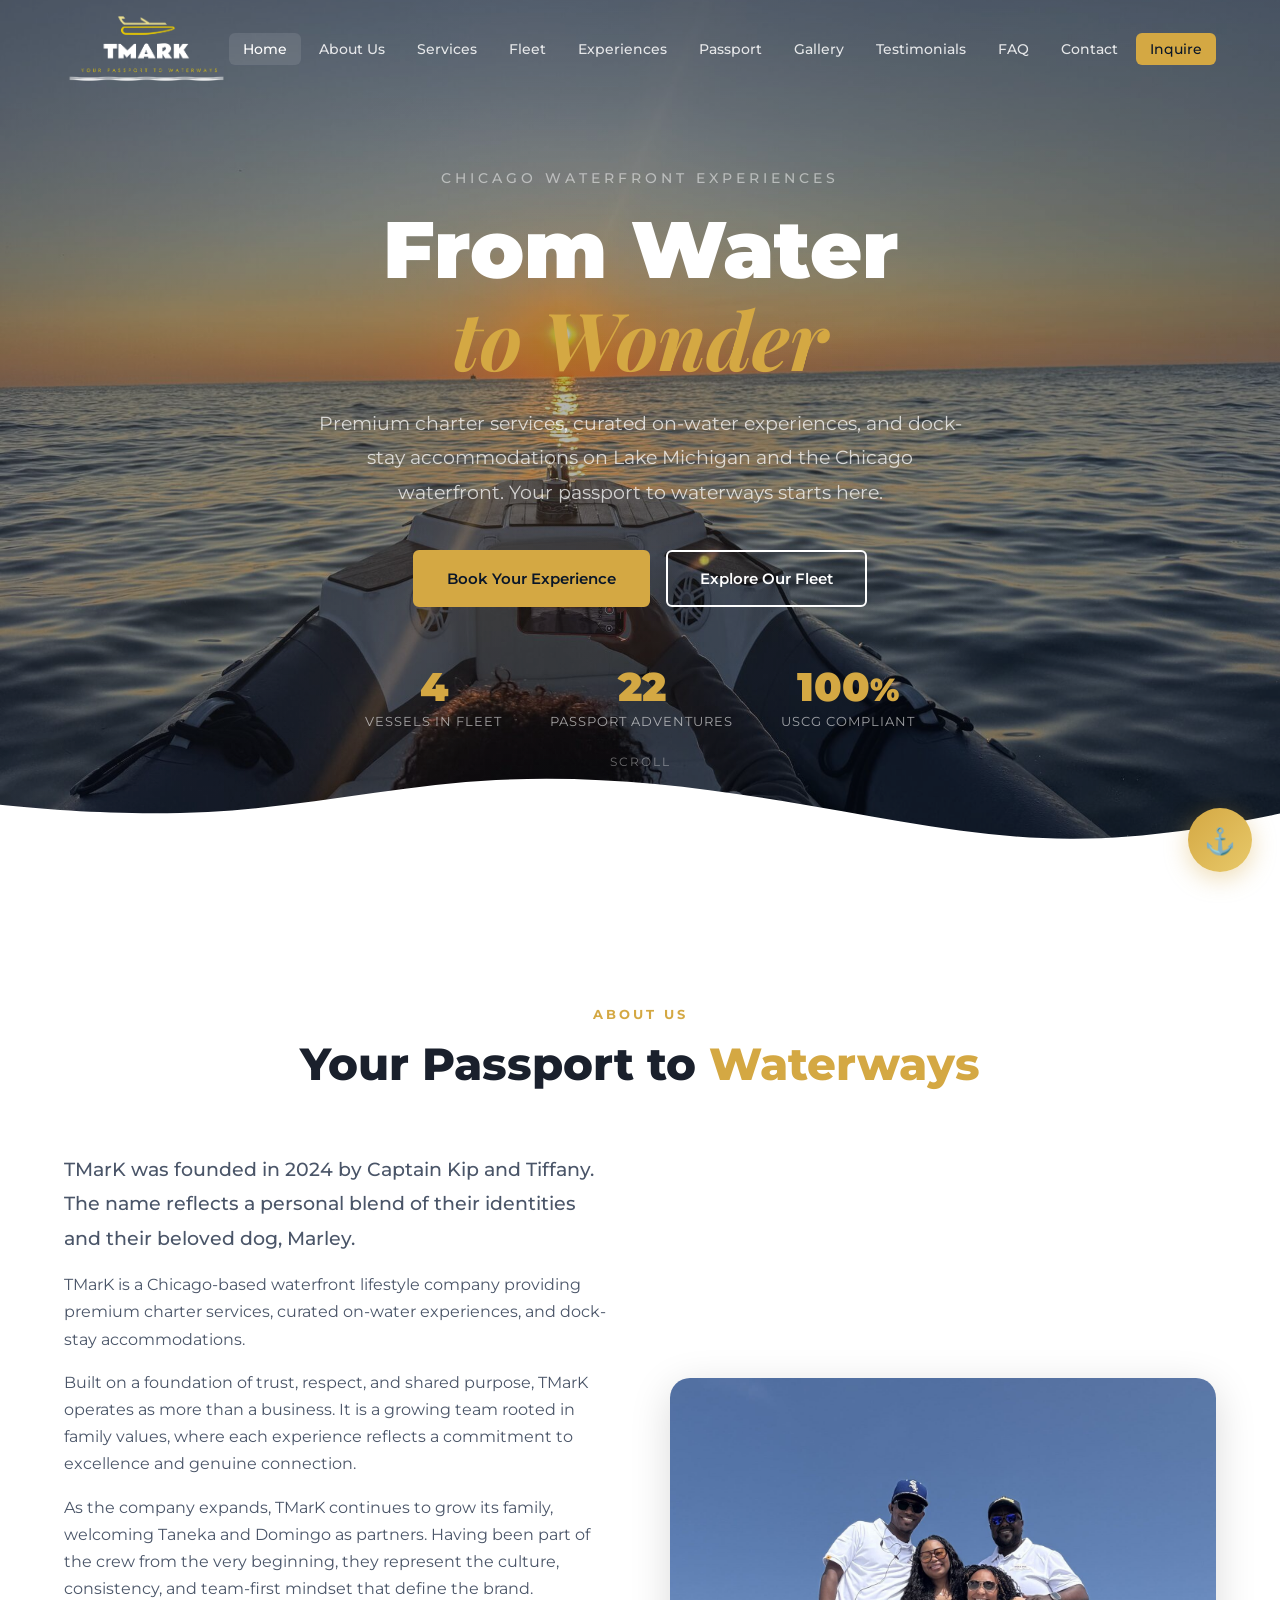
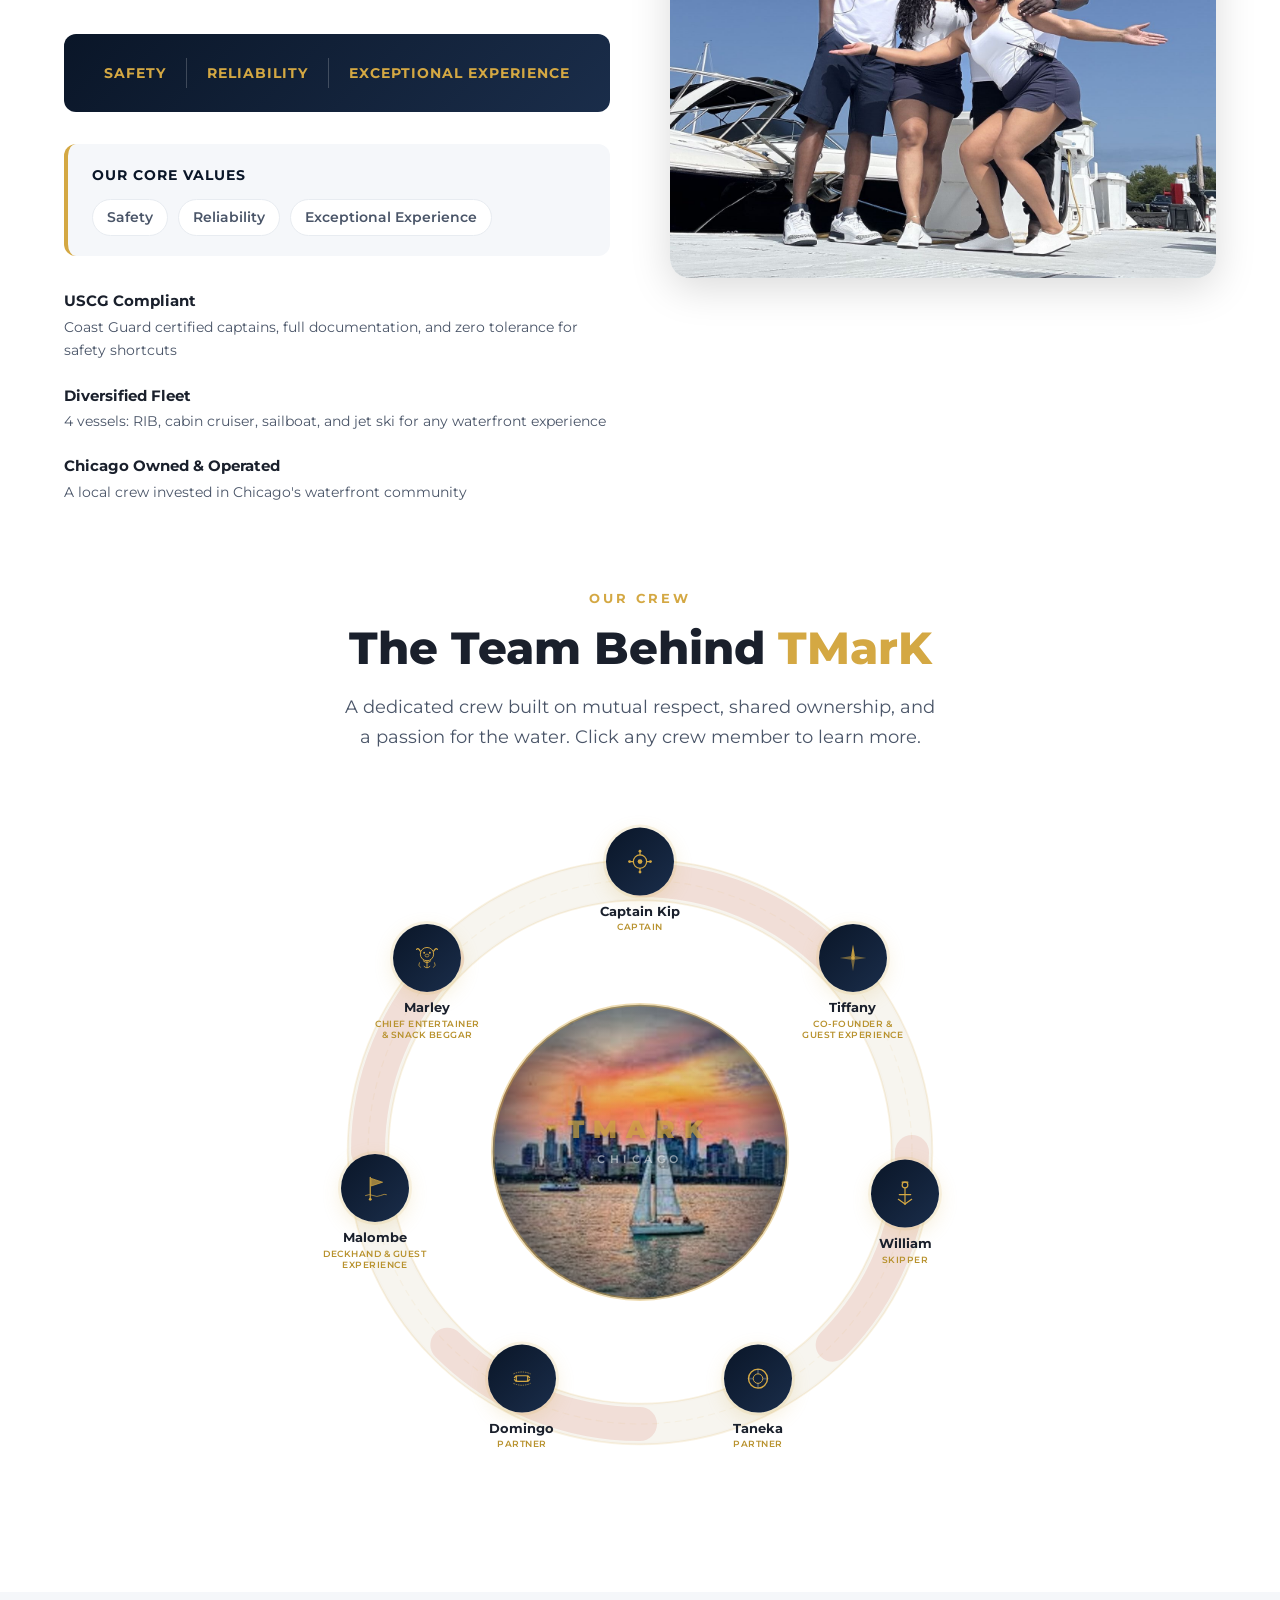
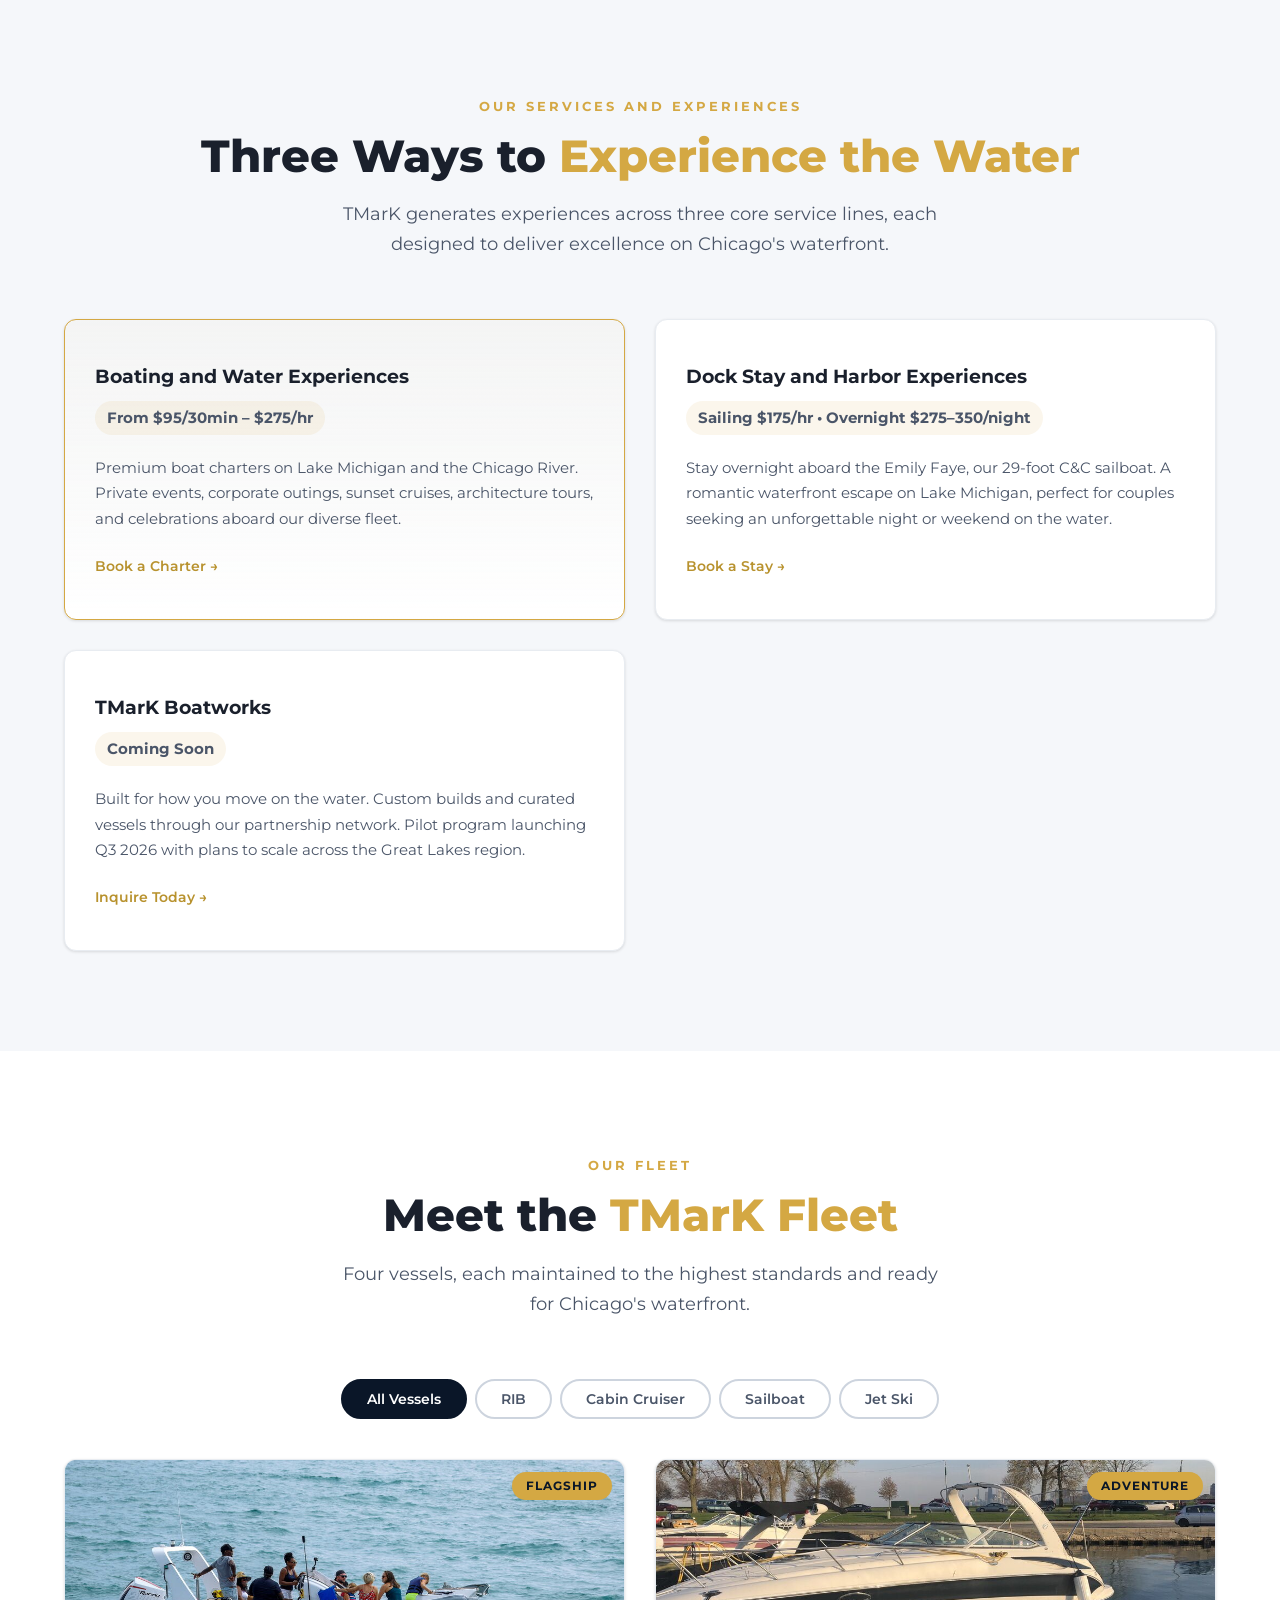
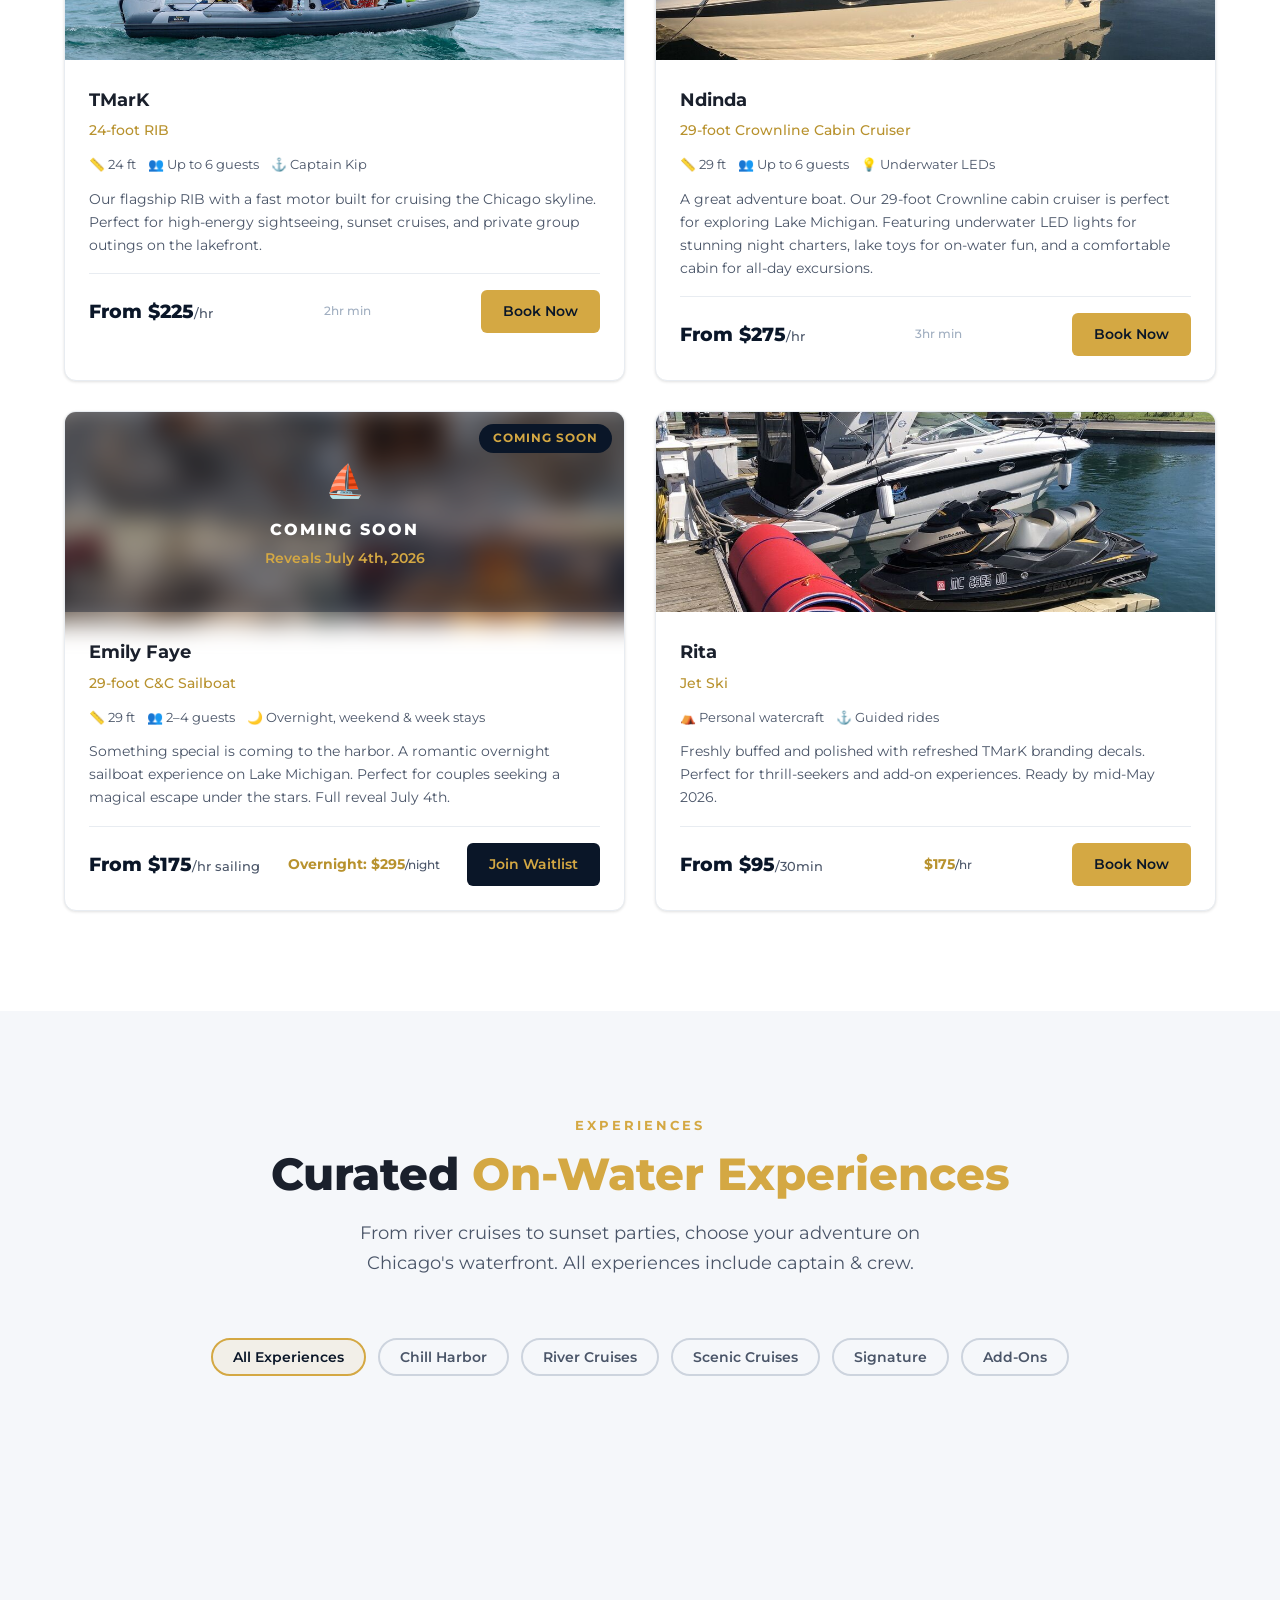
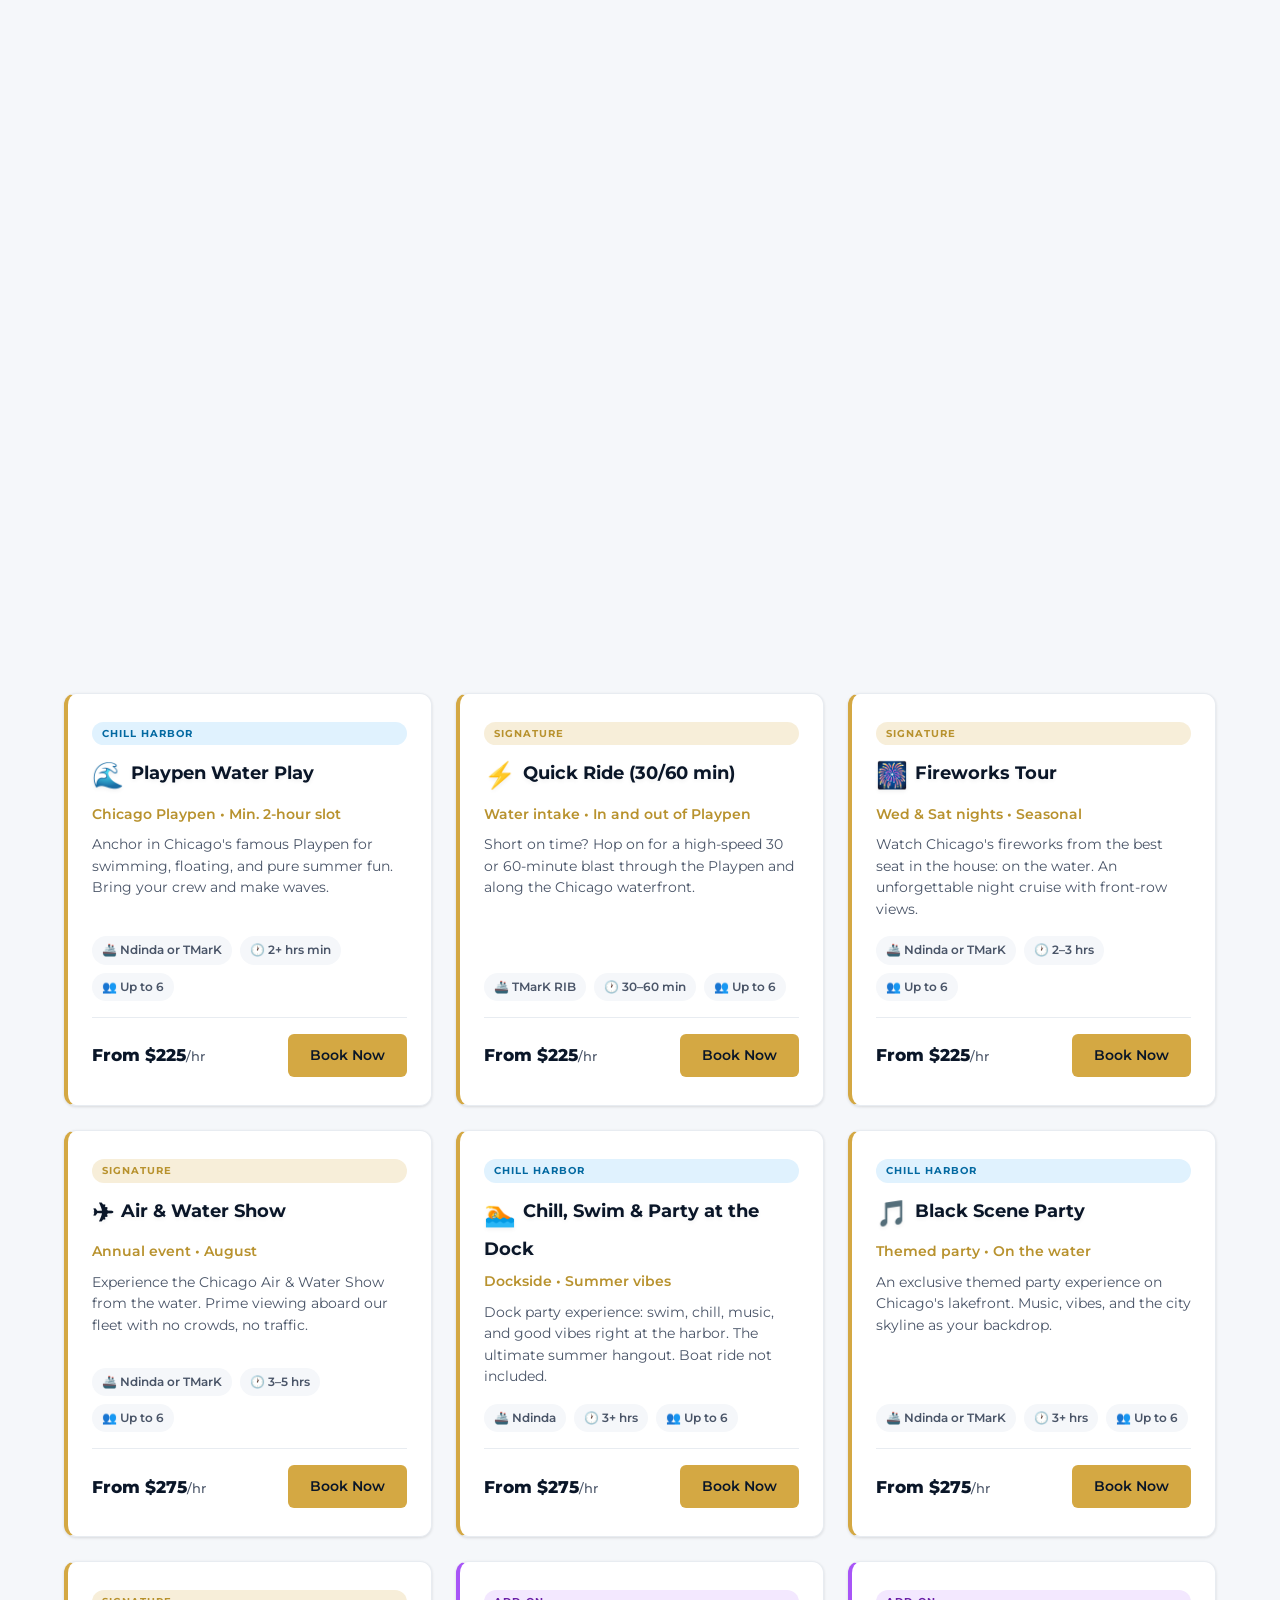
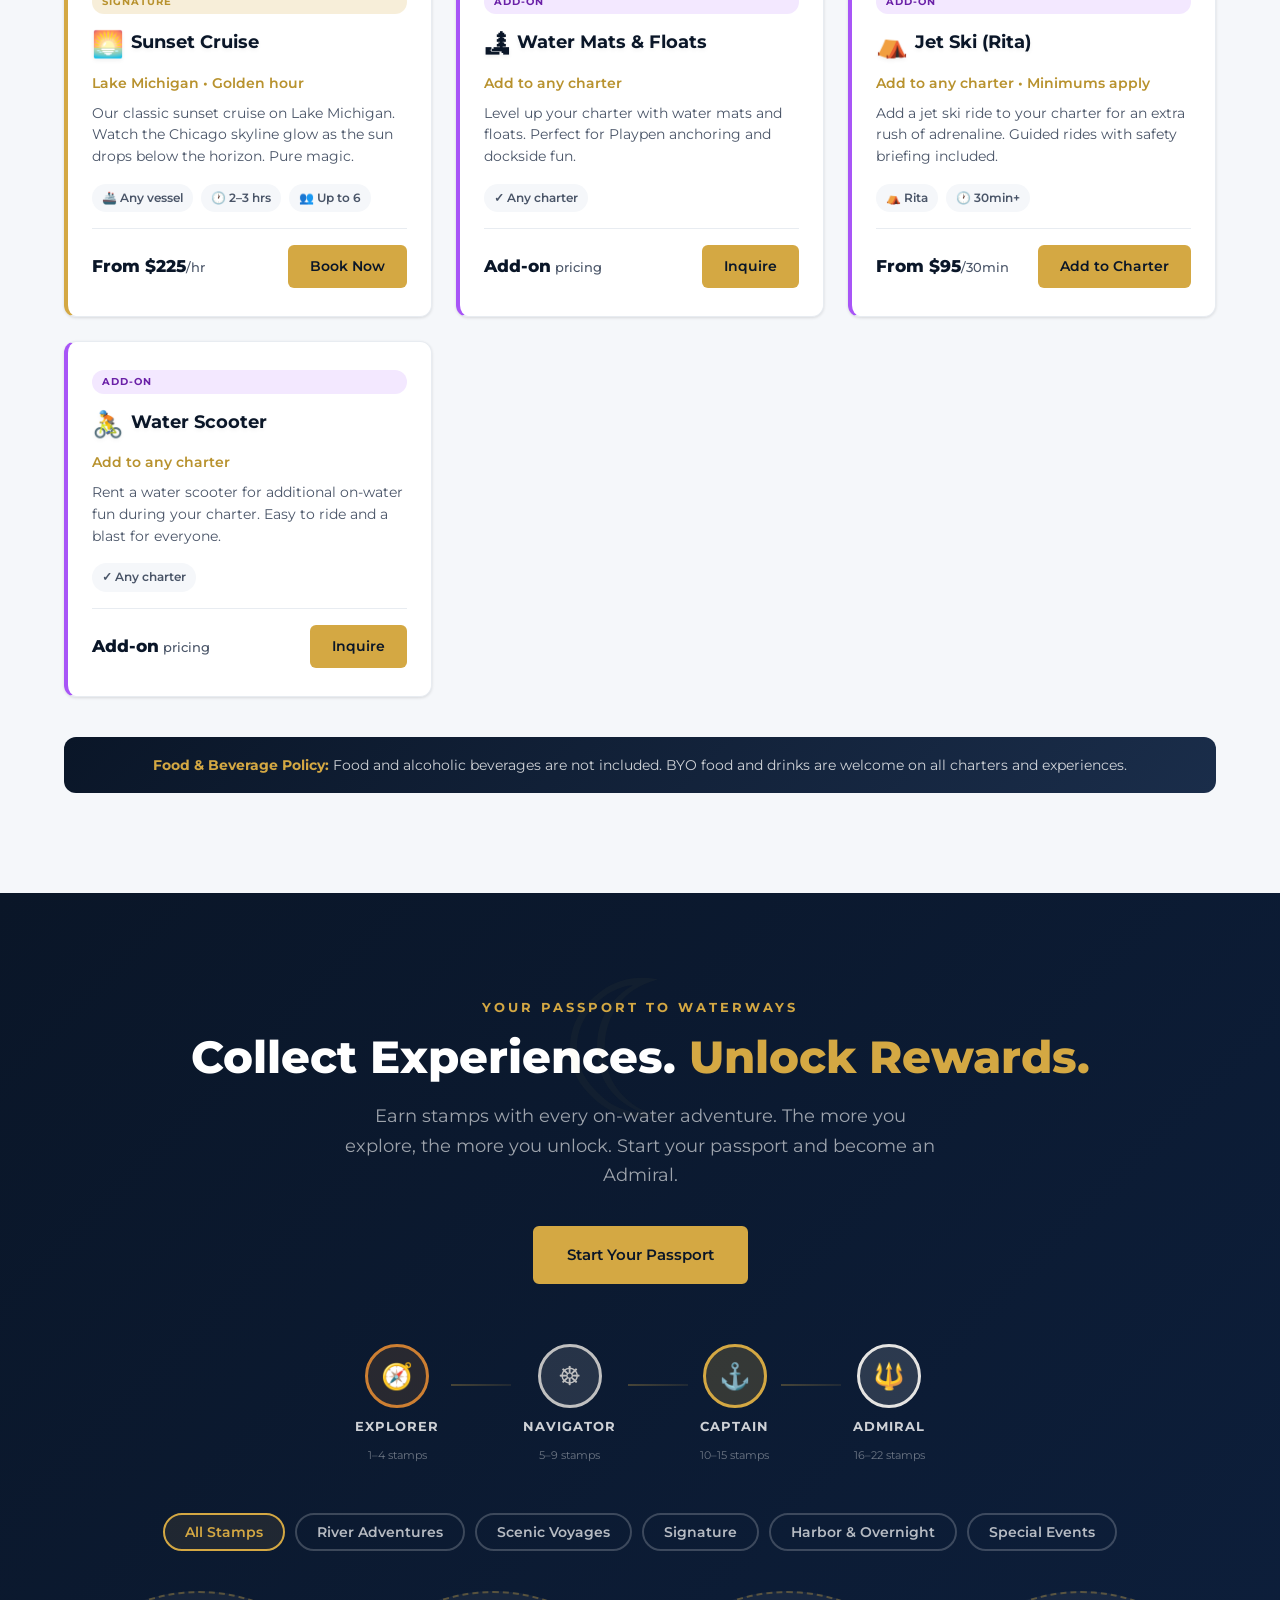
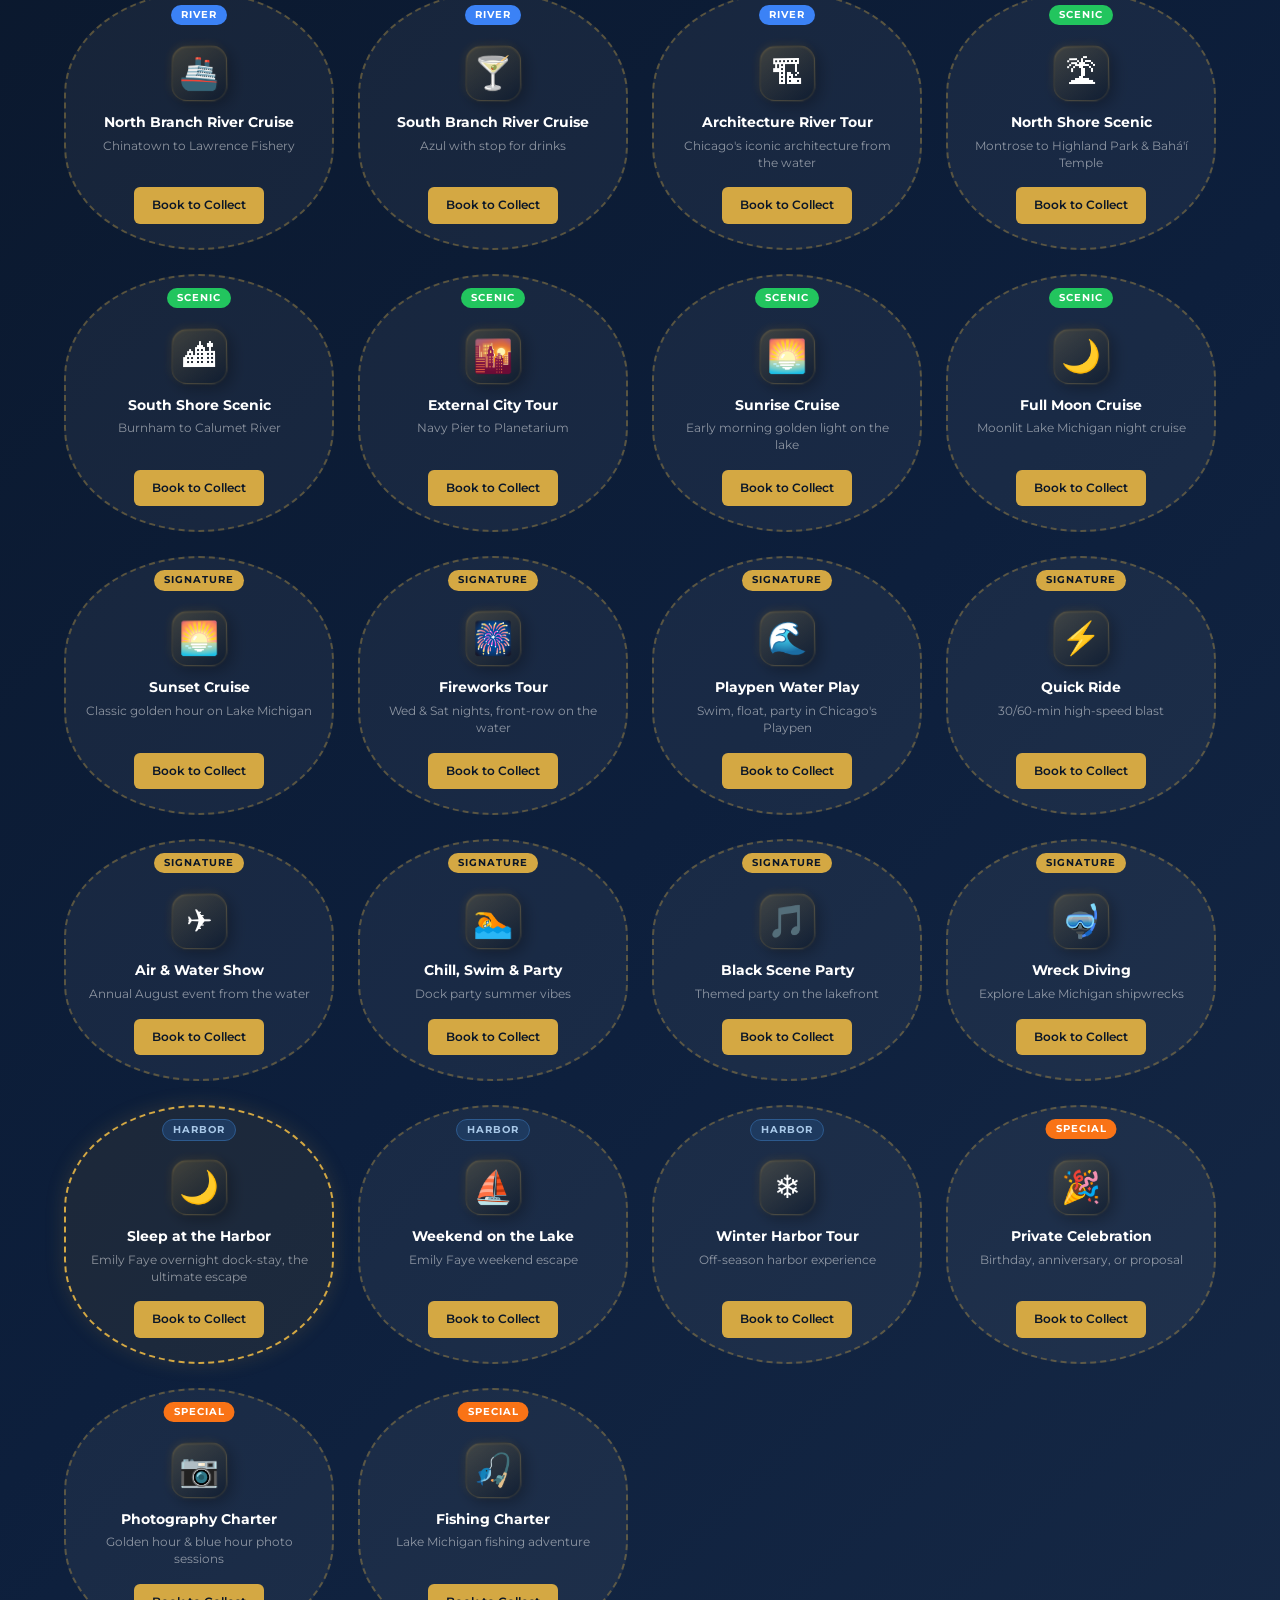
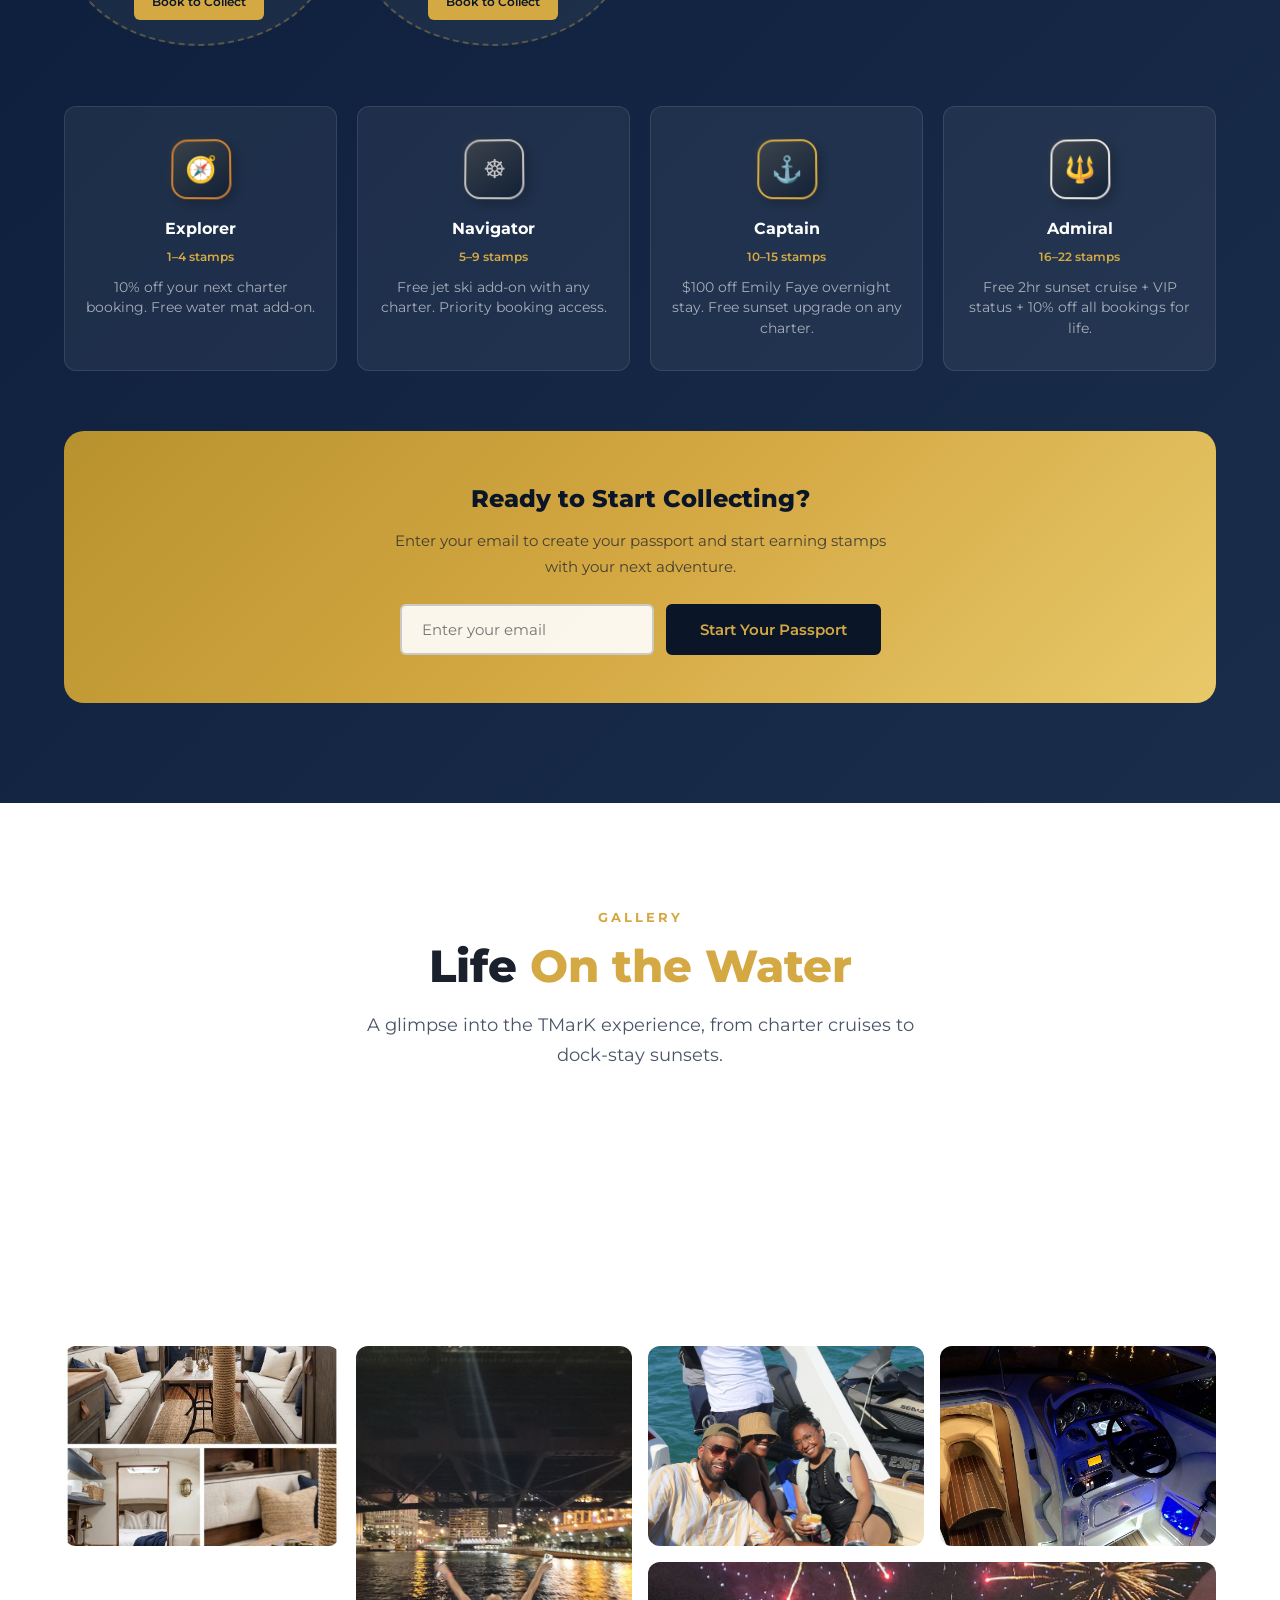
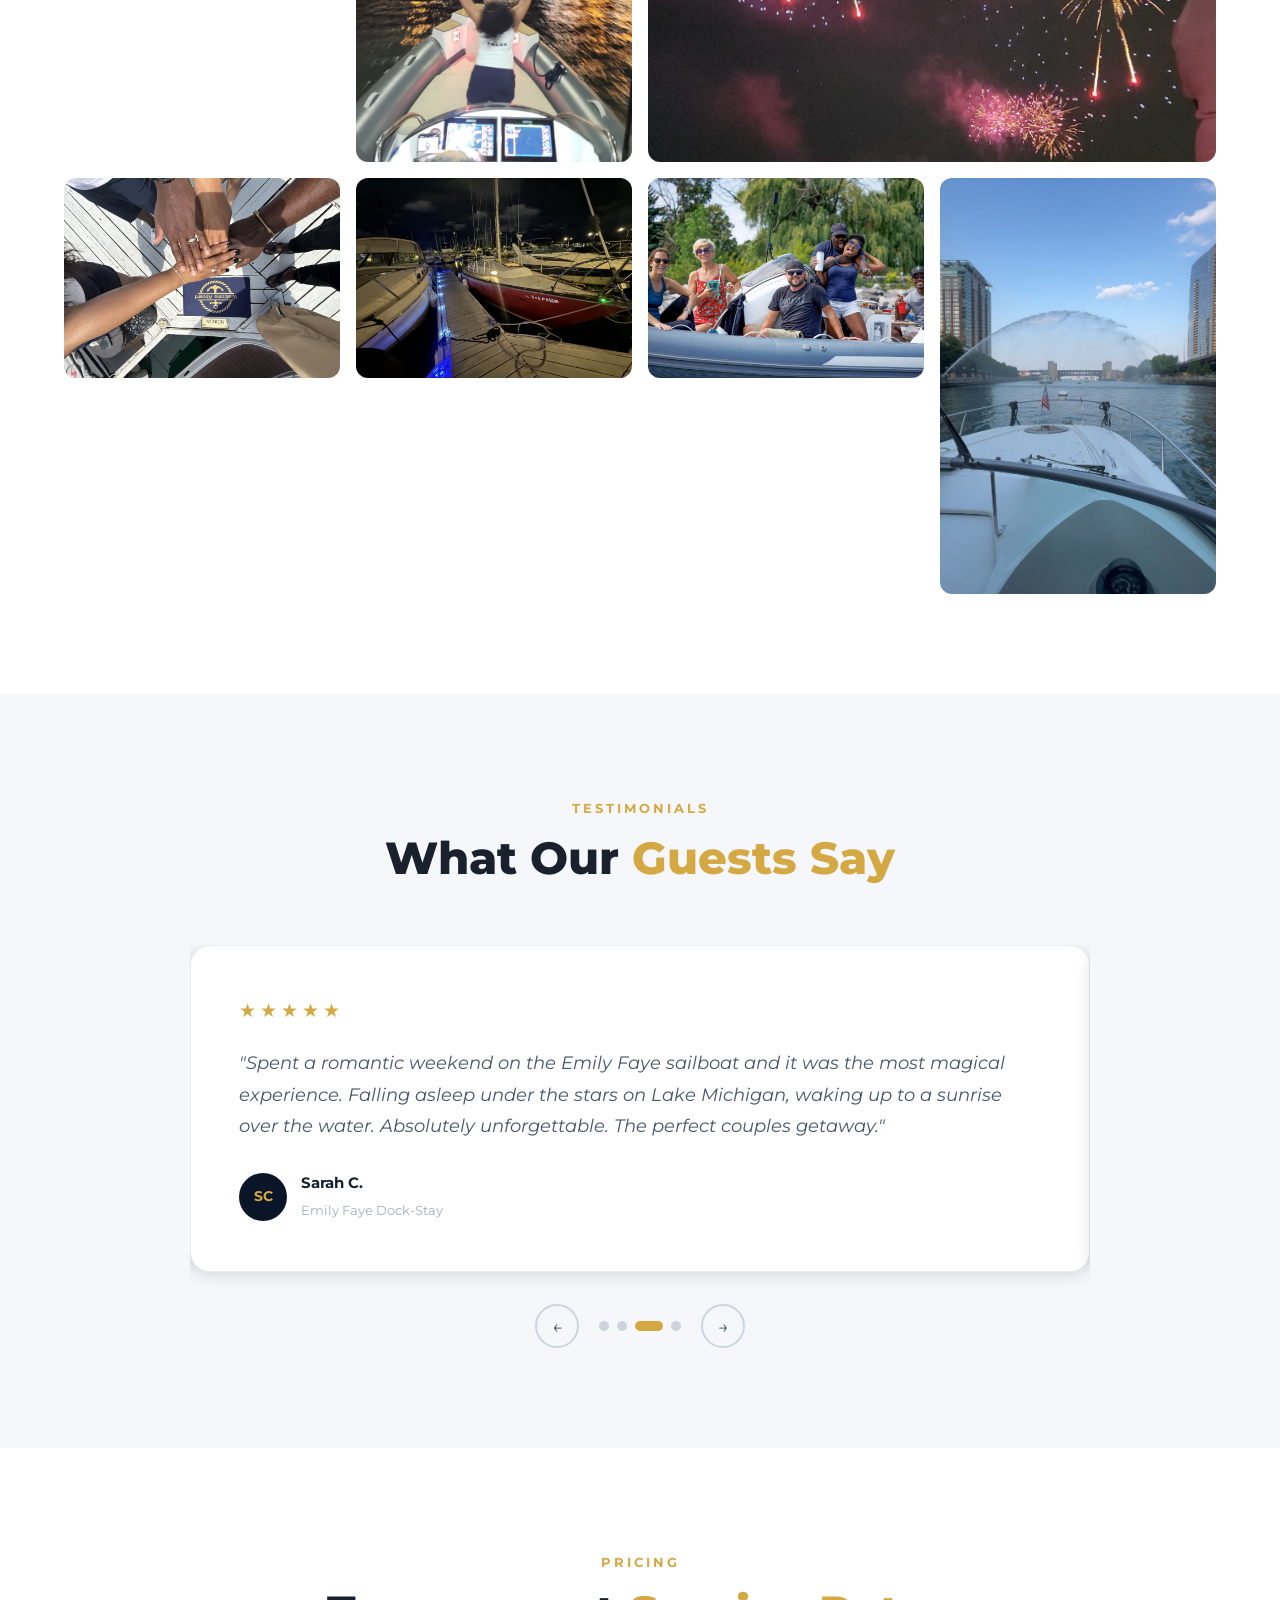
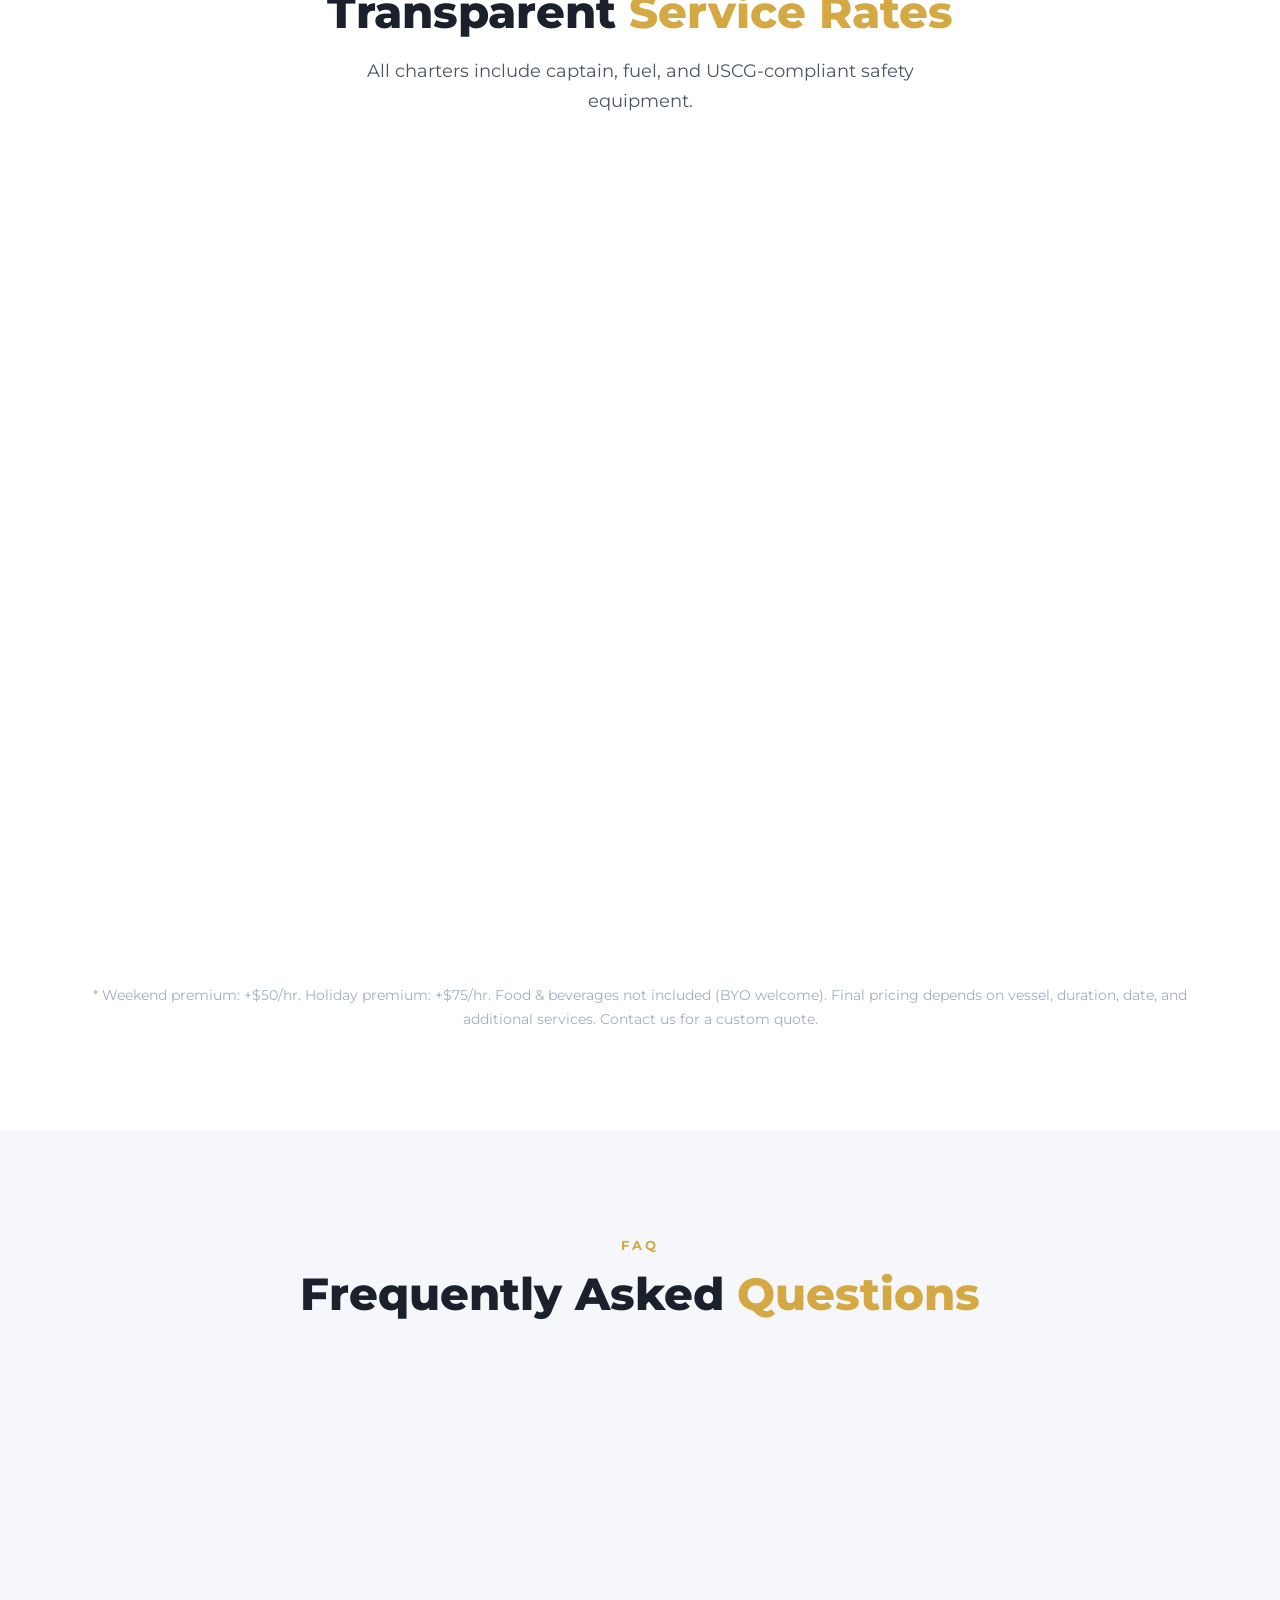
==== commit 2727dcad: "Add files via upload" ====
--- a/index.html
+++ b/index.html
@@ -3915,7 +3915,7 @@
                         </div>
                         <div class="form-group">
                             <label for="phone">Phone Number *</label>
-                            <input type="tel" id="phone" name="phone" required placeholder="(312) 555-0100">
+                            <input type="tel" id="phone" name="phone" required placeholder="Your phone number">
                         </div>
                     </div>
                     <div class="form-row">
@@ -4018,17 +4018,17 @@
                     <div class="contact-card">
                         <div class="contact-icon">&#128205;</div>
                         <h4>Location</h4>
-                        <p>DuSable Harbor<br>Chicago, IL 60601</p>
+                        <p>Montrose Harbor<br>Chicago, IL 60640</p>
                     </div>
                     <div class="contact-card">
                         <div class="contact-icon">&#128222;</div>
                         <h4>Phone</h4>
-                        <p><a href="tel:+13125550100">(312) 555-0100</a></p>
+                        <p><a href="tel:+18557693089">(855) 769-3089</a><br><a href="tel:+13128728914" style="font-size:0.85rem;">(312) 872-8914</a></p>
                     </div>
                     <div class="contact-card">
                         <div class="contact-icon">&#9993;</div>
                         <h4>Email</h4>
-                        <p><a href="mailto:info@tmarkcharters.com">info@tmarkcharters.com</a></p>
+                        <p><a href="mailto:info@tmarkchicago.com">info@tmarkchicago.com</a></p>
                     </div>
                     <div class="contact-card">
                         <div class="contact-icon">&#128336;</div>
@@ -4039,7 +4039,7 @@
                 <div class="contact-map">
                     <div class="map-placeholder">
                         <span>&#128506;</span>
-                        <p>DuSable Harbor, Chicago</p>
+                        <p>Montrose Harbor, Chicago</p>
                         <p class="map-note">Interactive map would be embedded here</p>
                     </div>
                 </div>
@@ -4091,10 +4091,11 @@
                 <div class="footer-links">
                     <h4>Contact</h4>
                     <ul>
-                        <li><a href="tel:+13125550100">(312) 555-0100</a></li>
-                        <li><a href="mailto:info@tmarkcharters.com">info@tmarkcharters.com</a></li>
-                        <li>DuSable Harbor</li>
-                        <li>Chicago, IL 60601</li>
+                        <li><a href="tel:+18557693089">(855) 769-3089</a></li>
+                        <li><a href="tel:+13128728914">(312) 872-8914</a></li>
+                        <li><a href="mailto:info@tmarkchicago.com">info@tmarkchicago.com</a></li>
+                        <li>Montrose Harbor</li>
+                        <li>Chicago, IL 60640</li>
                     </ul>
                 </div>
             </div>
@@ -4798,7 +4799,7 @@
             typingEl.remove();
 
             if (data.error) {
-                addMessage('I apologize, I am having trouble connecting right now. Please call us at (312) 555-0100 or fill out the booking form below.', 'agent');
+                addMessage('I apologize, I am having trouble connecting right now. Please call us at (855) 769-3089 or fill out the booking form below.', 'agent');
             } else {
                 const reply = data.reply;
                 history.push({ role: 'assistant', content: reply });
@@ -4806,7 +4807,7 @@
             }
         } catch (err) {
             typingEl.remove();
-            addMessage('Connection issue. Please try again or call us at (312) 555-0100.', 'agent');
+            addMessage('Connection issue. Please try again or call us at (855) 769-3089.', 'agent');
         }
 
         isLoading = false;
